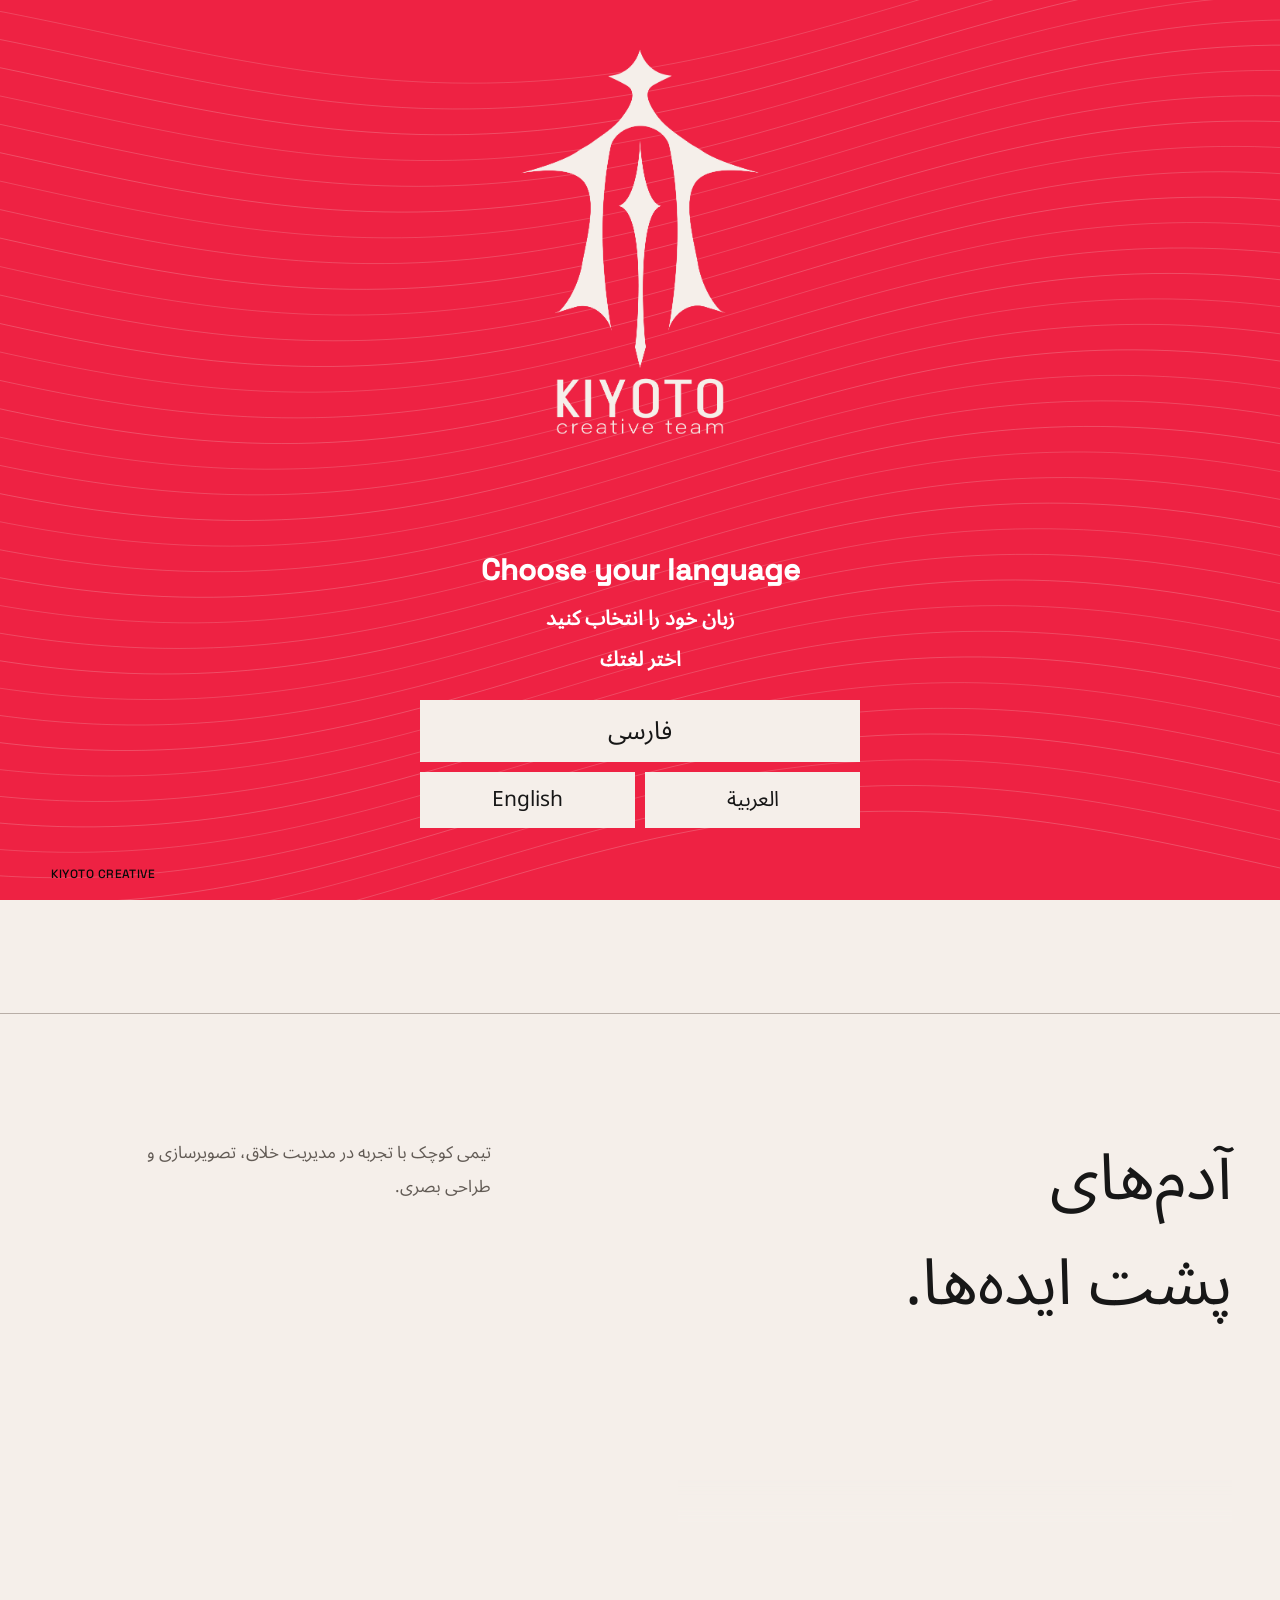
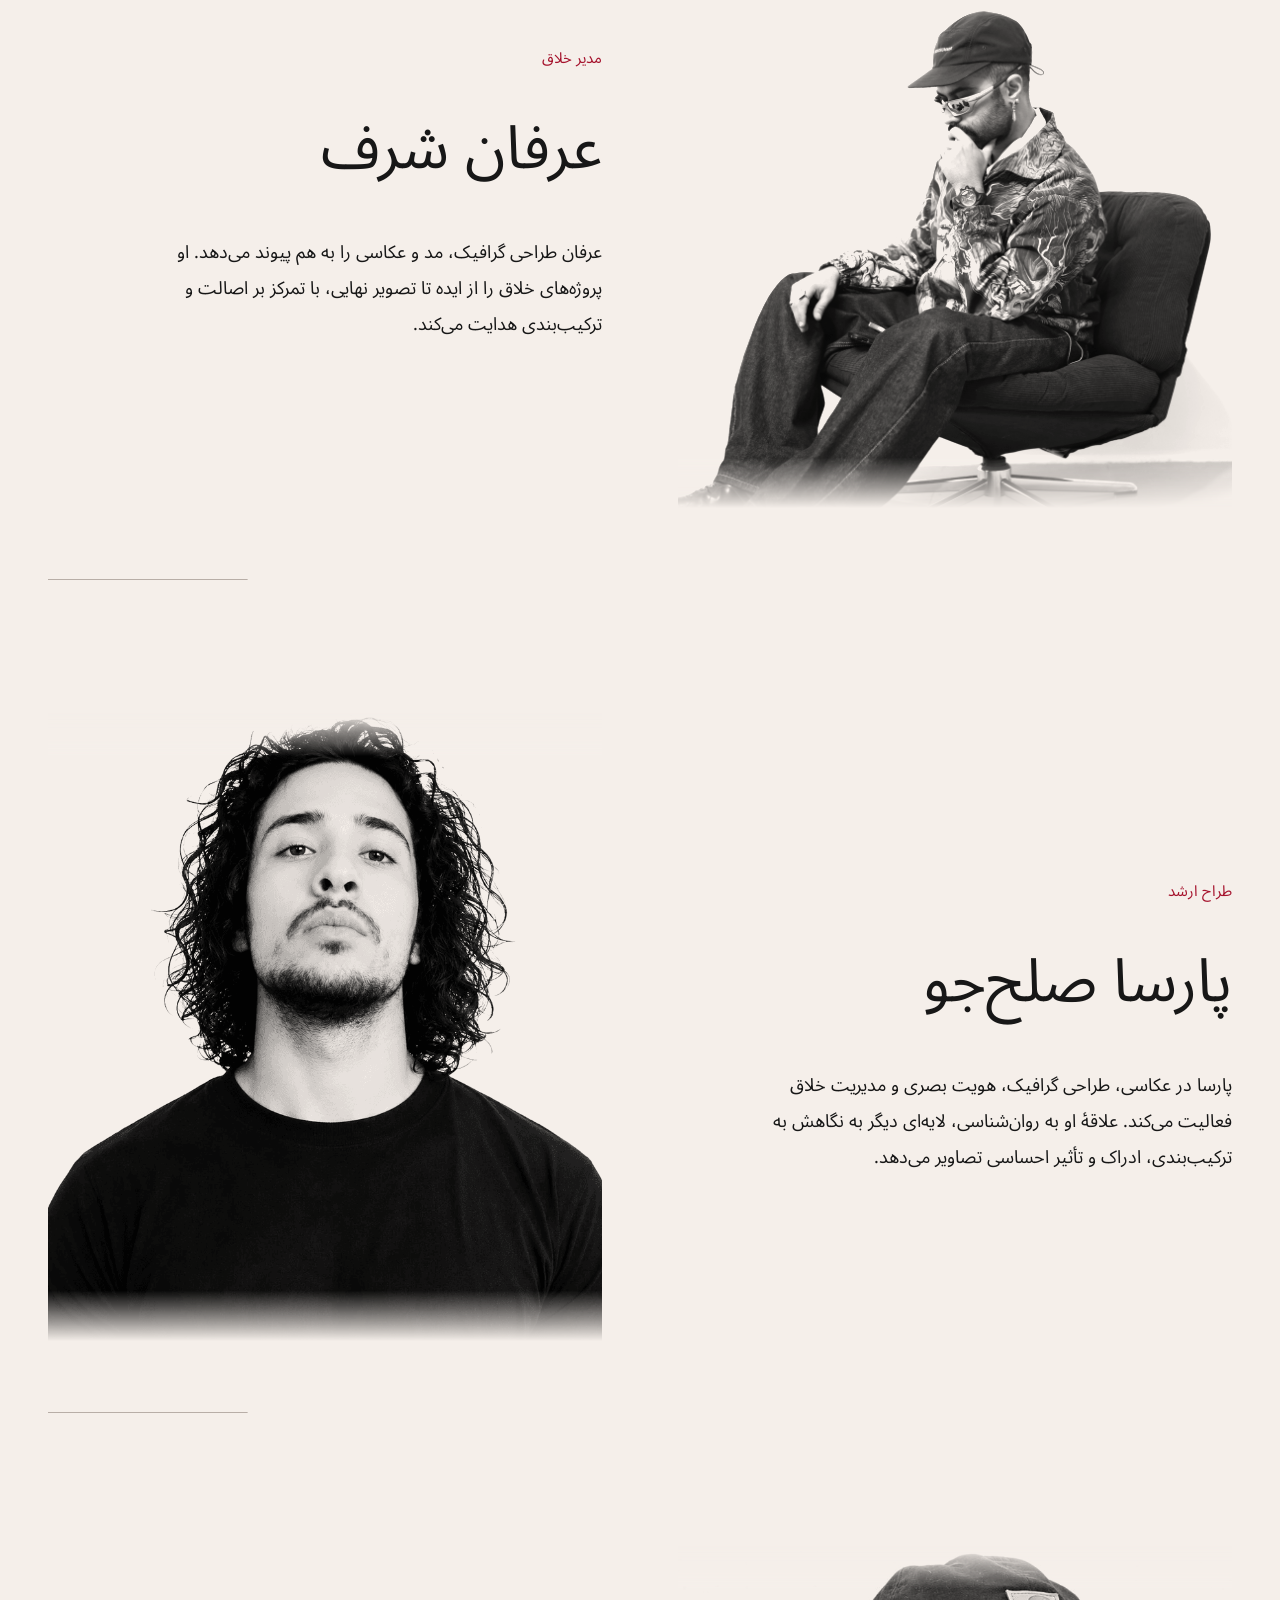
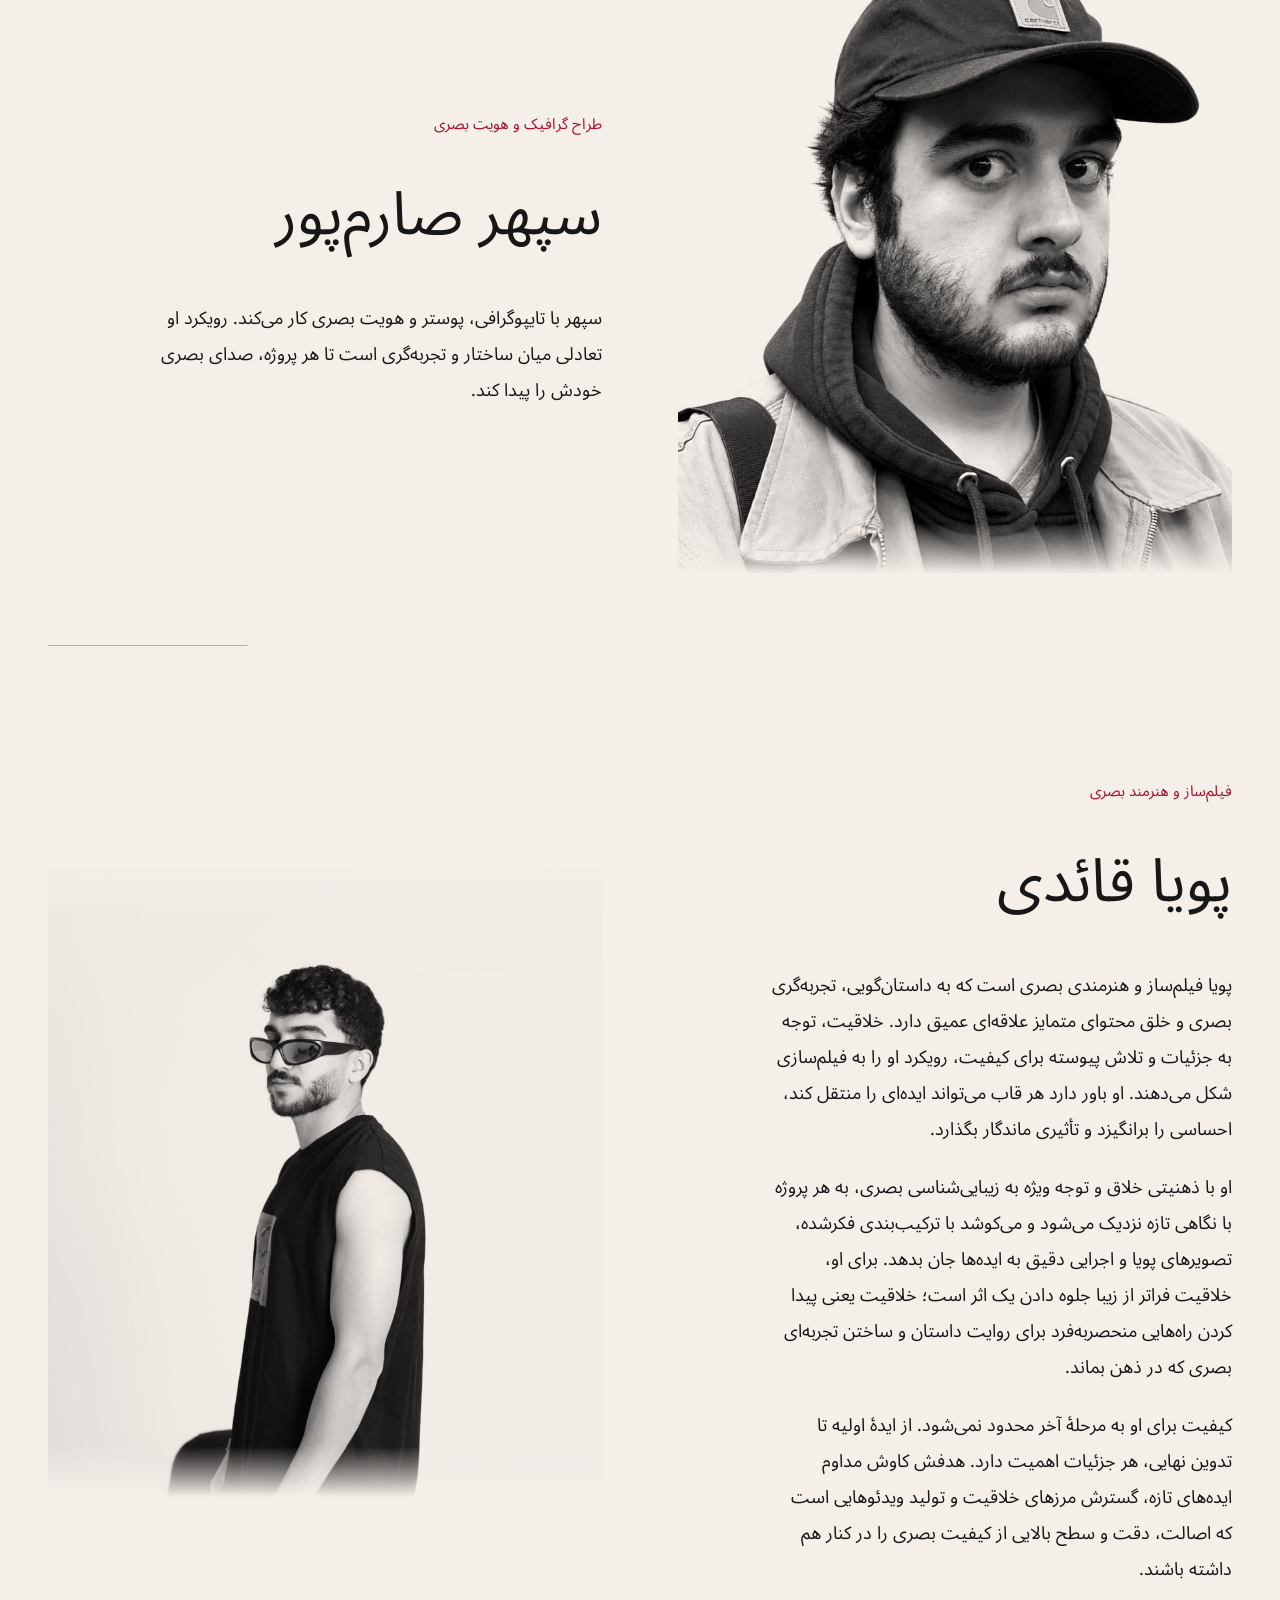
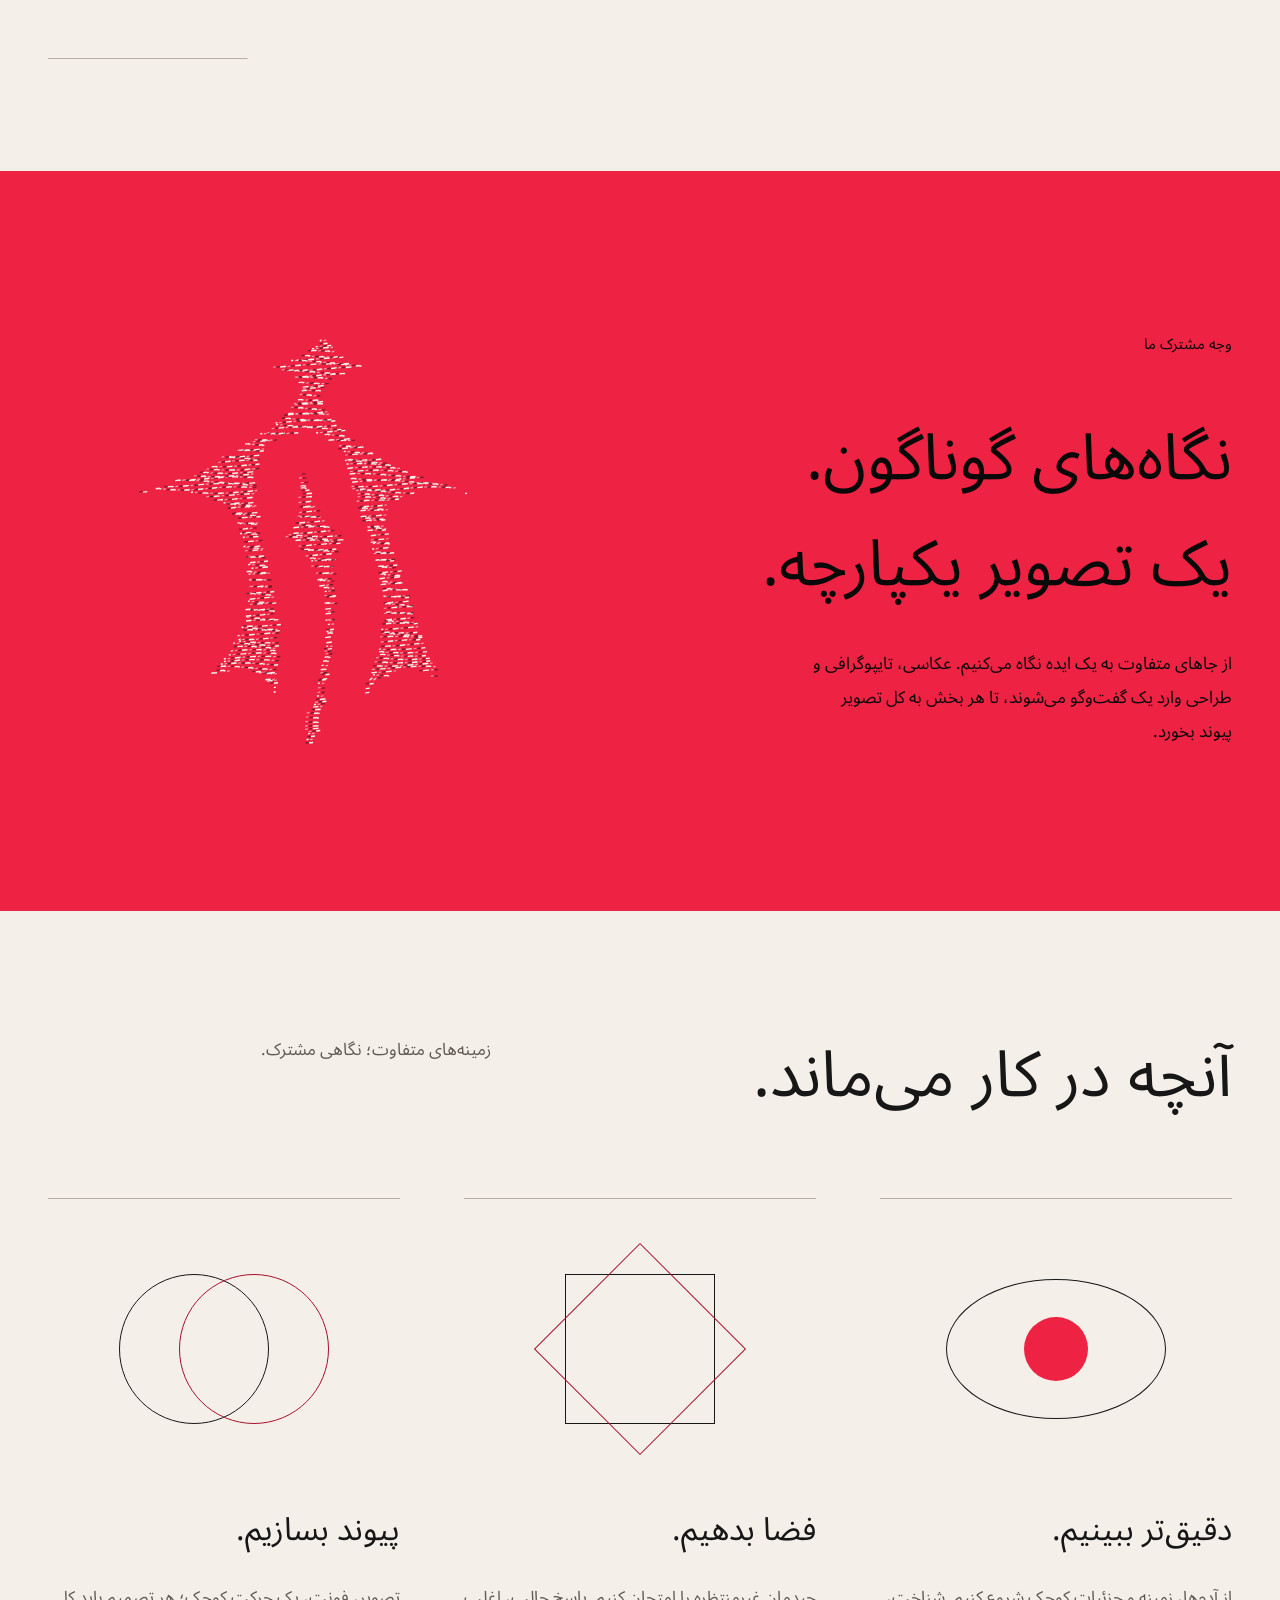
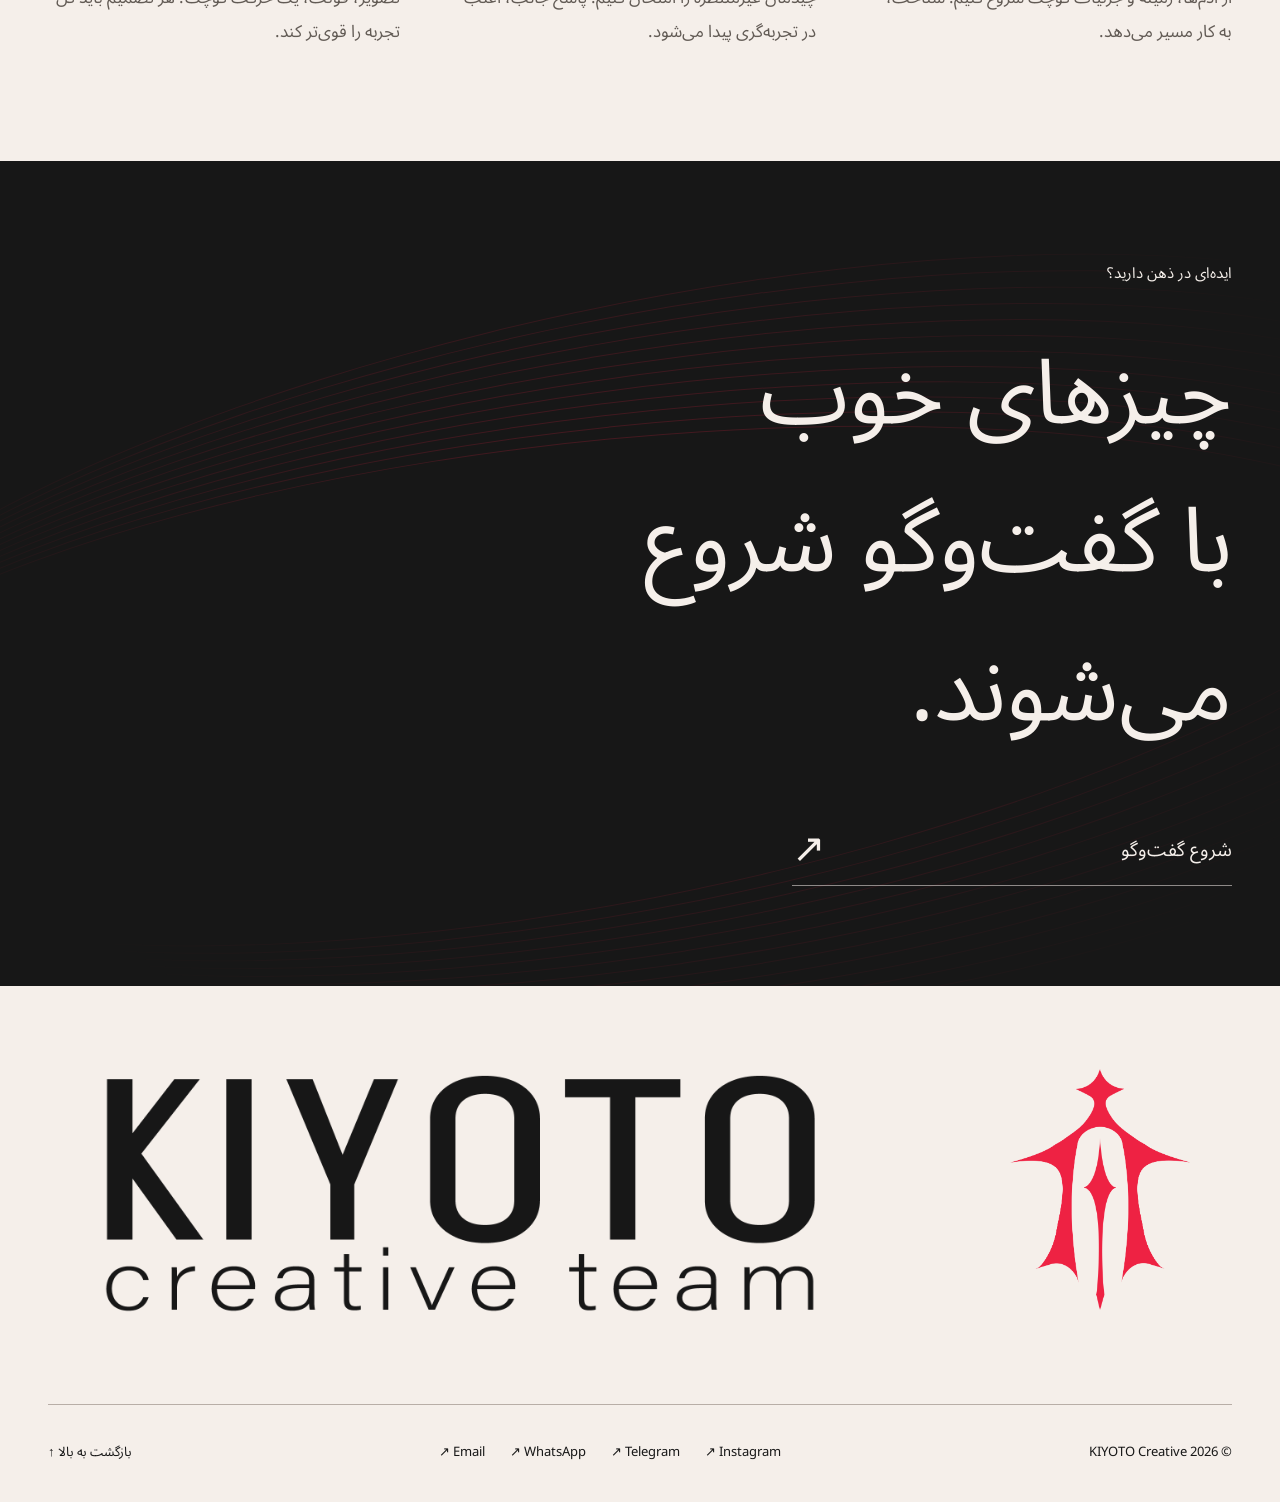
==== about.html @ bd4a12c4 "Update portfolio with KIYOTO Editor · erfan" ====
<!doctype html>
<html lang="fa" dir="rtl"><head><meta charset="utf-8"><meta name="viewport" content="width=device-width,initial-scale=1"><meta name="theme-color" content="#F5EFEA"><title>KIYOTO Creative Team</title><link rel="preload" href="assets/space-grotesk.ttf" as="font" type="font/ttf" crossorigin><link rel="stylesheet" href="assets/brand-masks.css?v=ea6741396519"><link rel="stylesheet" href="styles.css?v=574bdd9c2ec9"><script src="vendor/gsap.min.js?v=3d1bea374ab1" defer></script><script src="vendor/ScrollTrigger.min.js?v=b5bb360661f4" defer></script><script src="vendor/Flip.min.js?v=6e9434933eb2" defer></script><script src="assets/logo-points.js?v=62cf84e89394" defer></script><script src="content.js?v=70ec9538c563" defer></script><link rel="stylesheet" href="editor-runtime.css?v=fc6ba5ceea75"><script src="editor-data.js?v=8bdf3f2ffe4e" defer></script><script src="editor-runtime.js?v=61bc8ab4eb71" defer></script><script src="motion.js?v=027f578665e7" defer></script><script src="app.js?v=abcc11b5977e" defer></script><meta name="description" content="An independent creative team. Photography, film, brand identity and design."><link rel="canonical" href="https://kiyotoadv.github.io/about.html"><link rel="icon" href="assets/site-favicon.png"><link rel="apple-touch-icon" href="assets/apple-touch-icon.png"><meta property="og:type" content="website"><meta property="og:title" content="KIYOTO Creative Team"><meta property="og:description" content="An independent creative team. Photography, film, brand identity and design."><meta property="og:url" content="https://kiyotoadv.github.io/about.html"><meta property="og:image" content="https://kiyotoadv.github.io/assets/social-preview.png"><meta name="twitter:card" content="summary_large_image"><meta name="twitter:title" content="KIYOTO Creative Team"><meta name="twitter:description" content="An independent creative team. Photography, film, brand identity and design."><meta name="twitter:image" content="https://kiyotoadv.github.io/assets/social-preview.png"></head><body data-page="about"><div id="app"></div><noscript>KIYOTO — Please enable JavaScript. لطفاً جاوااسکریپت را فعال کنید.</noscript></body></html>
---- assets/brand-masks.css ----
:root{--symbol-mask:url("[data-uri]");--full-mask:url("[data-uri]")}
---- styles.css ----
@font-face{font-family:Space;src:url('assets/space-grotesk.ttf') format('truetype');font-weight:400;font-display:swap}
@font-face{font-family:Persian;src:url('assets/NotoSansArabic-Regular.ttf') format('truetype');font-weight:400;font-display:swap}
:root{--paper:#F5EFEA;--ink:#171717;--pink:#EE2243;--wine:#A5122C;--muted:#625B55;--rule:#b8aea7;--gutter:4vw;--ease:cubic-bezier(.22,.8,.18,1);color-scheme:light}
*{box-sizing:border-box}html{scroll-behavior:smooth;background:var(--paper);scroll-padding-top:32px}body{margin:0;background:var(--paper);color:var(--ink);font:400 17px/1.6 Space,Arial,sans-serif;-webkit-font-smoothing:antialiased;-webkit-tap-highlight-color:#ee224333}html[dir=rtl] body{font-family:Persian,Arial,sans-serif}a{color:inherit;text-decoration:none}button,select{font:inherit;color:inherit}button{cursor:pointer;border:0;border-radius:0;background:none}button,a,summary,select{touch-action:manipulation}button:focus-visible,a:focus-visible,summary:focus-visible,select:focus-visible,canvas:focus-visible{outline:3px solid var(--wine);outline-offset:5px}button[disabled]{cursor:default}h1,h2,h3,p,figure{margin:0}h1,h2,h3{font-weight:400;line-height:1.06;letter-spacing:-.055em}p{max-width:58ch;line-height:1.8;text-wrap:pretty}html[dir=rtl] h1,html[dir=rtl] h2,html[dir=rtl] h3{letter-spacing:0;line-height:1.65}html[dir=rtl] p{line-height:2}img{display:block;width:100%;height:100%;object-fit:cover}i{font-style:normal}[hidden]{display:none!important}.section{padding:120px var(--gutter)}.small-label{display:block;font-size:15px;line-height:1.6}.text-link{display:inline-flex;min-height:44px;gap:30px;align-items:center;border-bottom:1px solid var(--ink);padding-bottom:8px;margin-top:35px}.text-link:hover{color:var(--wine);border-color:var(--pink)}#main:focus{outline:none}.skip{position:fixed;inset-block-start:12px;inset-inline-start:12px;z-index:100;padding:12px 24px;background:var(--ink);color:var(--paper);transform:translateY(-180%)}.skip:focus{transform:none}.symbol{display:inline-block;width:25px;height:38px;background:currentColor;mask:var(--symbol-mask) center/contain no-repeat;-webkit-mask:var(--symbol-mask) center/contain no-repeat}
header{min-height:90px;display:grid;grid-template-columns:1fr auto 1fr;gap:40px;align-items:center;padding:20px var(--gutter);position:relative;z-index:5;border-bottom:1px solid var(--rule)}.brand{display:inline-flex;align-items:center;gap:12px;width:fit-content;font:500 31px/1 Space,Arial,sans-serif;letter-spacing:-1.5px}.brand .symbol{height:30px;width:19px}nav{display:flex;gap:38px}nav a{display:flex;align-items:center;min-height:44px;font-size:15px;position:relative;white-space:nowrap}nav a:after{content:'';position:absolute;bottom:0;left:0;right:0;height:2px;background:var(--pink);transform:scaleX(0);transition:transform .3s var(--ease)}nav a:hover:after,nav a[aria-current=page]:after{transform:scaleX(1)}.tools{justify-self:end;display:flex;align-items:center;gap:20px;direction:ltr}.tools button{min-height:44px;padding:0;font:500 13px/1 Space,sans-serif;white-space:nowrap}.tools .pause{border:1px solid var(--rule);width:42px;height:42px;border-radius:50%;font-size:17px}.tools .pause:hover{background:var(--ink);color:var(--paper)}
.masthead{padding:38px var(--gutter) 28px;overflow:hidden}.masthead-note,.masthead-foot{display:flex;justify-content:space-between;align-items:center;font-size:14px;gap:30px}.masthead-note{color:var(--muted)}.masthead-note span:last-child{text-align:end}.giant-word{font:500 26.2vw/.86 Space,Arial,sans-serif;letter-spacing:-.092em;white-space:nowrap;padding:20px .5vw 42px 0;margin-inline:-1vw;display:flex;justify-content:center;color:var(--ink)}html[dir=rtl] .giant-word{font-family:Space,Arial,sans-serif;line-height:.86;letter-spacing:-.092em}.giant-word>span{display:inline-block}.masthead-foot{padding-top:15px}.masthead-foot>a{min-height:44px;display:flex;align-items:center;gap:30px}.masthead-foot i{font-size:24px}.signal-plate{min-height:650px;background:var(--ink);color:var(--paper);position:relative;display:grid;grid-template-columns:1fr 1fr;align-items:center;isolation:isolate;overflow:hidden}.plate-copy{padding:80px 6vw;position:relative;z-index:2;pointer-events:none}.plate-copy h2{font-size:clamp(65px,8vw,130px);line-height:1.02;letter-spacing:-.065em}.plate-copy p{font-size:17px;margin-top:35px;max-width:28ch}.plate-copy p>span{display:block}html[dir=rtl] .plate-copy h2{font-size:clamp(50px,5.7vw,94px);line-height:1.75;letter-spacing:0}.signal-canvas{display:block;width:100%;height:100%;touch-action:pan-y;cursor:crosshair;outline-offset:-12px}.signal-plate>.signal-canvas{position:absolute;inset-block:0;inset-inline-end:0;width:56%;z-index:1}.signal-plate canvas:focus-visible{outline-color:var(--paper)}.plate-registration{position:absolute;inset:25px;display:flex;justify-content:space-between;align-items:end;pointer-events:none;color:#f5efea77;font-size:24px;z-index:3}
.section-intro{display:grid;grid-template-columns:1.25fr .75fr;gap:12vw;align-items:start;margin-bottom:70px}.section-intro h2{font-size:clamp(42px,5.7vw,86px);max-width:14ch;text-wrap:balance}.section-intro h2>span{display:block}.section-intro p{font-size:17px;color:var(--muted);padding-top:10px}.collection-controls{margin-bottom:55px}.group-tabs{display:flex;gap:12px;flex-wrap:wrap;padding-bottom:30px;border-bottom:1px solid var(--rule)}.group-tabs button{min-height:44px;padding:10px 18px;border:1px solid var(--rule);border-radius:30px;font-size:14px;transition:background .2s,color .2s,border-color .2s}.group-tabs button.active,.group-tabs button:hover{background:var(--ink);color:var(--paper);border-color:var(--ink)}.group-tabs button.active{box-shadow:inset 0 -3px var(--pink)}.specialism{display:flex;align-items:center;gap:25px;flex-wrap:wrap;padding-top:25px;font-size:14px}.specialism label{color:var(--muted)}.specialism select{background:var(--paper);border:0;border-bottom:1px solid var(--muted);border-radius:0;min-height:44px;min-width:240px;max-width:100%;font-size:16px}.result-count{margin-inline-start:auto;color:var(--muted)}.contact-sheet{display:grid;grid-template-columns:repeat(3,minmax(0,1fr));gap:55px 28px}.work-space{min-width:0}.empty-frame{position:relative;aspect-ratio:1.18;background:#eee7e0;border:1px solid #bcb1a7;display:grid;place-items:center;overflow:hidden}.work-space:nth-child(4n+2) .empty-frame{background:#e7dfd7}.work-space:nth-child(4n+3) .empty-frame{background:#f5efea}.frame-cross{font-size:40px;line-height:1;color:#8d8178;opacity:.5;font-weight:300;transition:transform .4s var(--ease),color .3s}.work-space:hover .frame-cross{transform:rotate(90deg);color:var(--wine)}.frame-label{position:absolute;bottom:18px;inset-inline:18px;font-size:14px;color:var(--muted);text-align:center}.frame-number{position:absolute;top:15px;inset-inline-start:18px;font-size:14px;color:var(--muted);font-variant-numeric:tabular-nums}.corner{position:absolute;width:14px;height:14px;border-color:#8d8178;border-style:solid}.corner.a{inset:14px auto auto 14px;border-width:1px 0 0 1px}.corner.b{inset:auto 14px 14px auto;border-width:0 1px 1px 0}.work-caption{padding-top:18px}.work-caption h3{font-size:21px;line-height:1.4;letter-spacing:-.025em}.work-caption>span{display:block;font-size:14px;color:var(--muted);margin-top:5px}.empty-message{padding:70px 0}.studio-note{display:grid;grid-template-columns:1fr 2fr;gap:40px 8vw;border-top:1px solid var(--rule)}.studio-note h2{font-size:clamp(45px,6.5vw,100px);grid-column:2;grid-row:1 / span 2}.studio-note h2>span{display:block}.studio-note p{grid-column:2;max-width:45ch;margin-top:25px}.studio-note .text-link{grid-column:2;justify-self:start}
.editorial-hero{position:relative;overflow:hidden;padding-top:70px;padding-bottom:95px}.editorial-hero h1{font-size:clamp(70px,9.5vw,150px);max-width:15ch;margin-top:55px}.editorial-hero h1>span{display:block}.hero-summary{display:flex;justify-content:space-between;align-items:start;gap:60px;margin-top:65px}.hero-summary>span{font-size:15px;max-width:30ch}.hero-summary>p{max-width:40ch}.hero-summary .text-link{margin-top:0}.registration-lines{height:70px;display:flex;align-items:center;gap:15px;margin-top:70px;direction:ltr}.registration-lines i{display:block;height:1px;background:var(--ink);width:33.33%;transform-origin:left}.registration-lines i:nth-child(2){height:4px;background:var(--pink)}.people{padding-top:75px;border-top:1px solid var(--rule)}.person{display:grid;grid-template-columns:1.1fr 1fr;gap:9vw;align-items:center;padding:75px 0;position:relative}.person:not(:last-child){margin-bottom:60px}.person figure{aspect-ratio:.92;overflow:hidden;background:var(--paper);mask-image:linear-gradient(transparent,#000 7%,#000 92%,transparent);-webkit-mask-image:linear-gradient(transparent,#000 7%,#000 92%,transparent)}.person img{filter:grayscale(1) brightness(1.18) contrast(1.03);mix-blend-mode:multiply;object-position:center 30%}.person:nth-child(3) img{filter:grayscale(1) brightness(1.02) contrast(1.02)}.person:nth-child(odd) figure{order:2}.person:nth-child(odd) .person-copy{order:1}.person-copy{min-width:0}.person h3{font-size:clamp(42px,5.8vw,90px);margin:28px 0 35px;line-height:1.08}.person p{font-size:18px;max-width:42ch}.role{font-size:15px;color:var(--wine)}.person-rule{position:absolute;bottom:0;inset-inline:0;height:1px;background:var(--rule);transform-origin:0 50%}.shared-field{background:var(--pink);display:grid;grid-template-columns:1fr 1fr;min-height:700px;align-items:center;padding:90px var(--gutter);gap:5vw;overflow:hidden}.shared-field h2{font-size:clamp(50px,6vw,95px);margin-top:50px}.shared-field h2>span{display:block}.shared-field p{margin-top:30px;max-width:42ch}.shared-field canvas{min-height:500px;aspect-ratio:1}.principle-grid{display:grid;grid-template-columns:repeat(3,minmax(0,1fr));gap:5vw}.principle-grid article{border-top:1px solid var(--rule);padding-top:45px}.principle-figure{position:relative;height:210px;width:100%;display:grid;place-items:center;margin-bottom:50px;direction:ltr;isolation:isolate}.principle-figure i{position:absolute;border:1px solid var(--ink);width:150px;height:150px}.principle-figure .eye{border-radius:50%;width:220px;height:140px}.principle-figure .pupil{width:64px;height:64px;border-radius:50%;background:var(--pink);border:0}.principle-figure .square.second{border-color:var(--wine);transform:rotate(45deg)}.principle-figure .circle{border-radius:50%;transform:translateX(-30px)}.principle-figure .circle.second{transform:translateX(30px);border-color:var(--wine)}.principle-grid h3{font-size:34px;margin-bottom:24px}.principle-grid p{font-size:17px;color:var(--muted)}
.practice-hero{border-bottom:1px solid var(--rule)}.practice-section{display:grid;grid-template-columns:1fr 1fr;gap:9vw}.proof-column{min-width:0}.proof-sticky{position:sticky;top:35px}.proof-board{aspect-ratio:1;position:relative;direction:ltr;overflow:hidden;isolation:isolate;background:#eee7e0}.proof-grid{position:absolute;inset:0;background:repeating-linear-gradient(0deg,transparent 0 49px,#17171708 50px),repeating-linear-gradient(90deg,transparent 0 49px,#17171708 50px)}.proof-paper{position:absolute;left:18%;top:13%;width:52%;height:66%;background:var(--paper);border:1px solid var(--muted);box-shadow:0 10px 25px #1717170c;transform-origin:50% 80%;display:grid;place-items:center}.p-one{transform:rotate(-14deg) translate(-6%,-3%);padding:20% 10%;display:flex;flex-direction:column;gap:10px}.p-one>i{width:100%;height:1px;background:var(--muted)}.p-one>i:first-child{height:80px;border:1px solid var(--rule);background:linear-gradient(145deg,transparent 49.5%,#625b5566 50%,transparent 50.5%);margin-bottom:20px}.p-two{transform:rotate(13deg) translate(25%,3%)}.p-two b{font:400 clamp(90px,15vw,220px)/1 Space,sans-serif}.p-three{transform:rotate(-2deg) translate(5%,13%);background:var(--paper)}.p-three .symbol{width:38%;height:60%;color:var(--wine)}.swatches{display:flex;gap:9px;position:absolute;bottom:8%;left:12%;right:12%;height:14px}.swatches i{flex:1;background:var(--ink)}.swatches i:nth-child(2){background:var(--pink)}.swatches i:nth-child(3){background:var(--paper);border:1px solid var(--rule)}.proof-focus{position:absolute;inset:11%;border:1px solid var(--pink);pointer-events:none}.proof-caption{position:absolute;bottom:16px;left:18px;right:18px;font:11px/1.5 Space,sans-serif;display:flex;justify-content:space-between;gap:10px;color:var(--muted)}.board-stage{color:var(--wine);white-space:nowrap}.stage-buttons{display:grid;grid-template-columns:repeat(4,minmax(0,1fr));gap:10px;margin-top:25px}.stage-buttons button{border-top:1px solid var(--rule);padding:14px 3px;text-align:start;min-height:56px;font-size:13px;line-height:1.65}.stage-buttons button>span{display:block}.stage-buttons button>span:first-child{font-size:16px;margin-bottom:9px;color:var(--muted);font-variant-numeric:tabular-nums}.stage-buttons button[aria-pressed=true]{border-color:var(--pink);box-shadow:0 -2px var(--pink)}.stage-buttons button[aria-pressed=true]>span:first-child{color:var(--wine)}.stage{min-height:85vh;padding:40px 0 100px;border-top:1px solid var(--rule);scroll-margin-top:70px;display:flex;flex-direction:column;justify-content:center}.stage-number{font-size:14px;color:var(--wine);font-variant-numeric:tabular-nums}.stage h2{font-size:clamp(40px,5.3vw,80px);margin:40px 0 30px;line-height:1.12;text-wrap:balance}.stage p{font-size:18px}.stage-tags{display:flex;gap:10px;flex-wrap:wrap;margin-top:30px;font-size:13px}.stage-tags span{border:1px solid var(--rule);border-radius:25px;padding:8px 14px}.working-modes{background:var(--ink);color:var(--paper)}.working-modes .section-intro p{color:var(--paper)}.mode-grid{display:grid;grid-template-columns:1fr 1fr;gap:12vw}.mode-grid article{border-top:1px solid #f5efea66;padding-top:40px}.mode-visual{position:relative;height:180px;margin-bottom:45px;display:flex;align-items:center;direction:ltr}.mode-visual i{display:block;position:absolute;width:140px;height:140px;border:1px solid var(--paper);border-radius:50%}.mode-grid article:first-child i{background:var(--pink);border-color:var(--pink)}.mode-visual i:nth-child(2){left:40px}.mode-visual i:nth-child(3){left:80px}.mode-grid h3{font-size:40px;margin-bottom:25px}.mode-grid p{font-size:18px}.briefing{display:grid;grid-template-columns:1fr 1fr;gap:10vw}.briefing h2{font-size:clamp(40px,5.3vw,80px)}.briefing h2>span{display:block}.briefing ul{list-style:none;padding:0;margin:0}.briefing li{padding:22px 0;border-bottom:1px solid var(--rule);font-size:19px}.faq{border-top:1px solid var(--rule);padding-top:85px}.faq .section-intro{margin-bottom:40px}.faq details{border-top:1px solid var(--rule)}.faq details:last-child{border-bottom:1px solid var(--rule)}summary{cursor:pointer;list-style:none;min-height:76px;display:flex;justify-content:space-between;gap:30px;align-items:center;padding:20px 0;font-size:24px}summary::-webkit-details-marker{display:none}summary>span{transition:transform .25s}details[open] summary>span{transform:rotate(45deg)}.faq details p{padding:0 0 35px;max-width:65ch;color:var(--muted)}
.conversation{position:relative;isolation:isolate;background:var(--ink);color:var(--paper);min-height:650px;padding:100px 7vw;overflow:hidden;display:flex;flex-direction:column;justify-content:center}.conversation h2{font-size:clamp(60px,8vw,125px);margin-top:35px;max-width:17ch;line-height:1.05;position:relative}.conversation h2>span{display:block}.conversation-link{margin-top:50px;display:inline-flex;align-items:center;justify-content:space-between;max-width:400px;border-bottom:1px solid #f5efea88;padding:15px 0;min-height:60px;font-size:19px;gap:60px}.conversation-link>span{font-size:40px;line-height:1}.conversation a:focus-visible{outline-color:var(--paper)}.conversation-lines{position:absolute;inset:-15% -10%;z-index:-1;direction:ltr;mask:radial-gradient(ellipse,#000,transparent 70%);opacity:.28;pointer-events:none}.conversation-lines i{position:absolute;left:-10%;top:calc(25% + var(--line,0)*1%);width:120%;height:55%;border:1px solid var(--pink);border-radius:50%;transform:rotate(-12deg)}footer{padding:60px var(--gutter) 28px}.footer-brand{display:flex;justify-content:space-between;align-items:center;font:500 15vw/.95 Space,sans-serif;letter-spacing:-.085em;direction:ltr;padding-bottom:60px}.footer-brand .symbol{width:7vw;height:11vw;color:var(--pink)}.footer-bottom{border-top:1px solid var(--rule);padding-top:25px;display:flex;justify-content:space-between;gap:25px;align-items:center;font-size:13px}.footer-bottom>div{display:flex;gap:25px}.footer-bottom a{min-height:44px;display:inline-flex;align-items:center}.footer-bottom a:hover{color:var(--wine)}
.language-gate{position:fixed;inset:0;width:100vw;height:100dvh;max-width:none;max-height:none;margin:0;padding:0;border:0;background:var(--pink);color:var(--paper);overflow:hidden;overscroll-behavior:contain;z-index:20}.language-gate:not([open]){display:none}.language-gate::backdrop{background:var(--pink)}.gate-currents{position:absolute;inset:0;width:100%;height:100%;pointer-events:none}.gate-logo{position:absolute;inset:4vh 15vw;background:#F5EFEA;mask:var(--full-mask) center/contain no-repeat;-webkit-mask:var(--full-mask) center/contain no-repeat;transform-origin:50% 40%;pointer-events:none}.gate-options{position:absolute;width:min(440px,84vw);left:50%;bottom:max(8vh,32px);transform:translateX(-50%);text-align:center}.gate-options h2{font:700 clamp(24px,2.3vw,34px)/1.2 Space,sans-serif;letter-spacing:-.035em;color:#fff;margin-bottom:24px}.gate-options h2>span{display:block;font:700 clamp(19px,1.6vw,23px)/1.65 Persian,sans-serif;margin-top:7px;letter-spacing:0}.language-grid{display:grid;grid-template-columns:1fr 1fr;gap:10px;direction:ltr}.language-grid button{background:var(--paper);color:var(--ink);border:1px solid var(--paper);min-height:54px;padding:10px 20px;font-size:21px}.language-grid button:first-child{grid-column:1 / -1;font-family:Persian,sans-serif;font-size:25px;min-height:62px}.language-grid button:hover{background:var(--ink);color:var(--paper);border-color:var(--ink)}.language-grid button:focus-visible{outline-color:var(--ink)}.gate-signature{position:absolute;bottom:20px;left:4vw;font:12px/1 Space,sans-serif;letter-spacing:.04em;color:var(--ink)}
@media(min-width:1600px){:root{--gutter:6vw}.signal-plate{min-height:750px}.contact-sheet{gap:70px 35px}}
@media(max-width:1000px){header{gap:20px}nav{gap:22px}.tools{gap:12px}.section{padding-block:90px}.signal-plate{min-height:560px}.plate-copy{padding-inline:5vw}.section-intro{gap:7vw}.contact-sheet{gap:40px 20px}.work-caption h3{font-size:19px}.principle-grid{gap:30px}.principle-grid h3{font-size:30px}.practice-section{gap:5vw}.stage h2{font-size:46px}.proof-caption{font-size:9px}.stage-buttons button{font-size:11px}.person{gap:6vw}.person h3{font-size:56px}.person p{font-size:17px}}
@media(max-width:780px){header{grid-template-columns:1fr auto;gap:15px;padding-block:20px}header nav{grid-row:2;grid-column:1 / -1;justify-content:space-between}.brand{font-size:29px}.tools{grid-column:2}.masthead{padding-top:30px}.masthead-note,.masthead-foot{font-size:13px}.giant-word{padding-top:35px;padding-bottom:30px;font-size:26vw}.signal-plate{min-height:0;display:block}.plate-copy{padding:55px 6vw 0}.plate-copy h2{font-size:15vw;max-width:10ch}.plate-copy p{font-size:16px}.signal-plate>.signal-canvas{position:relative;width:100%;height:440px;inset:auto}.plate-registration{inset:18px}.section-intro{grid-template-columns:1fr;gap:25px;margin-bottom:45px}.section-intro h2{font-size:52px;max-width:18ch}.section-intro p{max-width:50ch}.contact-sheet{grid-template-columns:repeat(2,minmax(0,1fr));gap:40px 18px}.specialism{gap:10px 25px}.result-count{margin-inline-start:0;width:100%}.specialism label{width:100%}.specialism select{width:100%}.studio-note{grid-template-columns:1fr;gap:25px}.studio-note h2,.studio-note p,.studio-note .text-link{grid-column:1;grid-row:auto}.studio-note h2{font-size:62px}.editorial-hero h1{font-size:clamp(58px,10vw,85px);max-width:16ch;margin-top:45px}.hero-summary{gap:35px;margin-top:40px}.hero-summary>p{max-width:35ch}.editorial-hero{padding-top:50px}.person{grid-template-columns:.95fr 1fr;gap:35px;padding-block:50px}.person h3{font-size:42px;margin-block:20px 25px}.person p{font-size:16px}.person figure{aspect-ratio:.76}.person:not(:last-child){margin-bottom:25px}.shared-field{grid-template-columns:1fr;padding-block:65px;gap:20px}.shared-field h2{font-size:60px;margin-top:25px}.shared-field canvas{min-height:0;height:470px;width:100%}.principle-grid{grid-template-columns:1fr;gap:55px}.principle-grid article{display:grid;grid-template-columns:200px 1fr;gap:25px 35px;align-items:center}.principle-figure{grid-row:1 / span 2;height:200px;margin:0}.principle-grid h3{font-size:34px;align-self:end;margin:0}.principle-grid p{align-self:start}.principle-figure .eye{width:180px}.practice-section{display:block}.proof-sticky{position:relative;top:0;max-width:500px;margin:0 auto 65px}.proof-board{aspect-ratio:1.15}.proof-caption{font-size:10px}.stage-buttons button{font-size:13px}.stage{min-height:0;padding:60px 0 70px;scroll-margin-top:25px}.stage h2{font-size:52px;max-width:15ch}.stage p{max-width:50ch}.mode-grid{gap:7vw}.mode-grid h3{font-size:32px}.mode-grid p{font-size:17px}.briefing{grid-template-columns:1fr;gap:35px}.briefing h2{font-size:55px;max-width:18ch}.conversation{min-height:580px;padding:75px 6vw}.conversation h2{font-size:10vw;max-width:17ch}.footer-bottom{flex-wrap:wrap;font-size:13px}.footer-bottom>div{gap:18px}html[dir=rtl] .plate-copy h2{font-size:12vw;line-height:1.7}html[dir=rtl] .editorial-hero h1{font-size:9vw}html[dir=rtl] .section-intro h2{font-size:44px}html[dir=rtl] .stage h2{font-size:42px}}
@media(max-width:480px){:root{--gutter:6vw}.section{padding-block:70px}nav a{font-size:14px}.tools button{font-size:12px}.tools .pause{height:40px;width:40px}.masthead-note{align-items:start;gap:25px;font-size:12px}.masthead-note>span{max-width:50%}.masthead-foot{gap:15px;align-items:start;font-size:12px}.masthead-foot>a{gap:12px;flex-shrink:0}.plate-copy p{max-width:28ch}.signal-plate>.signal-canvas{height:380px}.section-intro h2{font-size:43px}.section-intro p{font-size:17px}.group-tabs{gap:8px;padding-bottom:22px}.group-tabs button{padding:9px 14px;font-size:13px}.contact-sheet{gap:35px 13px}.empty-frame{aspect-ratio:.84}.frame-label{font-size:12px;bottom:15px;inset-inline:8px;line-height:1.6}.frame-cross{font-size:32px}.frame-number{font-size:12px;top:12px;inset-inline-start:12px}.corner{width:10px;height:10px}.corner.a{top:10px;left:10px}.corner.b{bottom:10px;right:10px}.work-caption h3{font-size:17px}.work-caption>span{font-size:12px;line-height:1.7}.studio-note h2{font-size:44px}.editorial-hero h1{font-size:15vw;margin-top:35px}.hero-summary{flex-direction:column;gap:25px}.hero-summary>p{max-width:100%}.registration-lines{margin-top:40px;height:40px}.person{grid-template-columns:1fr;gap:30px;padding-block:35px}.person:nth-child(odd) figure,.person:nth-child(odd) .person-copy{order:initial}.person figure{aspect-ratio:1}.person h3{font-size:45px}.person p{font-size:17px}.person-copy{padding-bottom:30px}.shared-field h2{font-size:46px}.shared-field canvas{height:350px}.principle-grid article{grid-template-columns:1fr;gap:25px}.principle-figure{grid-row:auto;height:210px}.principle-grid h3{font-size:35px}.stage-buttons{gap:6px}.stage-buttons button{font-size:11px;padding-inline:0}.stage h2{font-size:42px}.stage p{font-size:17px}.proof-caption{font-size:8px}.mode-grid{grid-template-columns:1fr;gap:65px}.mode-grid h3{font-size:36px}.briefing h2{font-size:43px}.briefing li{font-size:17px}.faq summary{font-size:20px}.conversation{min-height:530px}.conversation h2{font-size:12vw;margin-top:30px}.conversation-link{font-size:17px;margin-top:35px}.footer-brand{padding-bottom:35px;font-size:20vw}.footer-brand .symbol{width:10vw;height:16vw}.footer-bottom{display:block}.footer-bottom>div{margin-block:15px;flex-wrap:wrap}.gate-signature{font-size:10px;bottom:16px}.gate-options{bottom:7vh}.gate-options h2{font-size:25px}.gate-options h2>span{font-size:19px}.language-grid button{min-height:52px}.language-grid button:first-child{min-height:56px;font-size:24px}html[dir=rtl] .editorial-hero h1{font-size:11vw;line-height:1.8}html[dir=rtl] .section-intro h2{font-size:35px}html[dir=rtl] .stage h2{font-size:35px}}
@media(max-height:650px) and (min-width:541px){.gate-options{width:45vw;left:72%;top:50%;bottom:auto;transform:translate(-50%,-50%)}.gate-options h2{font-size:24px;margin-bottom:16px}.gate-options h2>span{font-size:19px;margin-top:3px}.language-grid button,.language-grid button:first-child{min-height:44px;font-size:20px;padding:6px 15px}.gate-signature{bottom:16px}}
@media(max-height:650px) and (max-width:540px){.gate-options h2{font-size:22px;margin-bottom:15px}.gate-options h2>span{font-size:19px;line-height:1.4;margin-top:4px}.language-grid button,.language-grid button:first-child{min-height:44px;font-size:20px;padding:7px 15px}.gate-options{bottom:7vh}}
.motion-off *{scroll-behavior:auto!important}.motion-off .conversation-lines i{animation-play-state:paused!important}
@media(max-width:480px){.stage-buttons{grid-template-columns:repeat(2,minmax(0,1fr));gap:8px 20px}.stage-buttons button{font-size:14px;min-height:76px}.frame-label,.frame-number,.work-caption>span{font-size:14px}html[dir=rtl] .editorial-hero h1{font-size:12.4vw}}
@media(prefers-reduced-motion:reduce){html{scroll-behavior:auto}*,*:before,*:after{scroll-behavior:auto!important;transition-duration:.001ms!important}}

.shared-field{color:#090909}.gate-signature{color:#090909}
.person-copy p+p{margin-top:1.2em}
#pooya{scroll-margin-top:30px}
#pooya img{filter:grayscale(1);object-position:50% 28%}

/* Official KIYOTO artwork: preserve the supplied letterforms and proportions. */
:root{--symbol-mask:url("assets/brand-symbol.png");--full-mask:url("assets/brand-lockup.png")}
.brand-art{display:block;flex-shrink:0;background:currentColor;mask:url("assets/brand-wordmark.png") center/contain no-repeat;-webkit-mask:url("assets/brand-wordmark.png") center/contain no-repeat;aspect-ratio:1786/690}
.brand{gap:11px;letter-spacing:0}.brand>.brand-art{width:136px;height:auto}.brand .symbol{width:22px;height:32px}
.giant-word,html[dir=rtl] .giant-word{display:block;font-size:inherit;line-height:1;letter-spacing:0;margin:0;padding:22px 0 20px;width:100%}.giant-word>.brand-art{width:100%;height:auto}
.footer-brand{display:flex;align-items:center;justify-content:space-between;gap:5vw;font-size:inherit;letter-spacing:0}.footer-brand>.brand-art{width:75%;height:auto}.footer-brand>.symbol{width:12%;height:auto;aspect-ratio:2449/3278}
@media(max-width:540px){.brand>.brand-art{width:112px}.brand .symbol{width:19px;height:28px}.giant-word,html[dir=rtl] .giant-word{padding-block:28px}.footer-brand>.brand-art{width:78%}}

.subject-filters{width:100%;margin-top:22px}.subject-filter-tier{display:flex;flex-wrap:wrap;gap:9px;margin-bottom:12px;padding-top:12px;border-top:1px solid var(--rule)}.subject-filter-tier button{padding:10px 16px;border:1px solid var(--rule);border-radius:25px;font-size:14px;line-height:1.5}.subject-filter-tier button.active{background:var(--ink);color:var(--paper);border-color:var(--ink)}.subject-filter-tier button:hover{border-color:var(--wine)}.collection-controls{flex-wrap:wrap}.collection-controls>.result-count{display:block;margin-top:15px}

/* Keep the process study with its essays on phones and tablets. */
@media(max-width:900px){.practice-section{position:relative;isolation:isolate}.proof-column{position:sticky;top:0;z-index:4;background:var(--paper);padding:10px 0 8px;border-bottom:1px solid var(--rule);margin-bottom:25px}.proof-sticky{position:static;max-width:none;margin:0}.proof-board{width:min(100%,36svh);aspect-ratio:1.15;margin-inline:auto}.stage-buttons{grid-template-columns:repeat(4,minmax(0,1fr));gap:8px;margin-top:12px}.stage-buttons button{min-height:58px;padding:8px 2px;font-size:11px;line-height:1.45}.stage-buttons button>span{display:block}.stage-buttons button>span:first-child{font-size:13px;margin-bottom:5px}.stage{min-height:calc(100svh - var(--mobile-proof-height,340px) - 24px);padding:35px 0 55px;scroll-margin-top:calc(var(--mobile-proof-height,340px) + 24px)}.stage h2{font-size:clamp(30px,7.8vw,52px)}html[dir=rtl] .stage h2{font-size:clamp(29px,7vw,42px)}}

/* Reveal the official letterforms in place, without moving the logo plate. */
.giant-word>.brand-art{position:relative;background:transparent}.logo-letter,.logo-tagline{position:absolute;inset:0;display:block;background:currentColor}.logo-tagline{clip-path:inset(69.565% 0 0 0)}

.footer-brand{gap:7%;align-items:center}.footer-brand>.brand-art{width:65%;max-width:760px}.footer-brand>.symbol{width:22%;max-width:190px;height:auto;aspect-ratio:2449/3278;flex-shrink:0}

/* Wide-screen composition: full-bleed surfaces, a shared readable content width. */
@media(min-width:1200px){
 :root{--content-width:1440px;--gutter:max(48px,calc((100vw - var(--content-width))/2))}
 .section{padding-block:112px}
 header{column-gap:48px}
 .masthead{padding-top:40px;padding-bottom:34px}
 .giant-word,html[dir=rtl] .giant-word{max-width:1180px;margin-inline:auto;padding-block:38px 32px}
 .section-intro{grid-template-columns:minmax(0,1.2fr) minmax(0,.8fr);gap:clamp(64px,6vw,120px)}
 .section-intro h2{font-size:clamp(64px,4.5vw,80px)}
 .section-intro p{max-width:44ch}
 .signal-plate{min-height:680px;padding-inline:var(--gutter);column-gap:64px}
 .plate-copy{padding:88px 0}
 .plate-copy h2{font-size:clamp(88px,6vw,116px)}
 .signal-plate>.signal-canvas{width:calc((100% - 2 * var(--gutter)) * .54);inset-inline-end:var(--gutter)}
 html[dir=rtl] .plate-copy h2{font-size:clamp(64px,4.8vw,86px)}
 .contact-sheet{gap:56px 32px}
 .studio-note{grid-template-columns:minmax(0,.7fr) minmax(0,1.6fr);gap:32px 96px}
 .studio-note h2{font-size:clamp(70px,5vw,92px)}
 .editorial-hero h1{font-size:clamp(104px,7.5vw,132px)}
 .hero-summary{gap:96px}
 .person{grid-template-columns:minmax(0,1fr) minmax(0,1fr);gap:clamp(72px,6vw,112px);padding-block:72px}
 .person figure{width:100%;max-width:580px;justify-self:center;aspect-ratio:.88}
 .person-copy{width:100%;max-width:570px;justify-self:center}
 .person h3{font-size:clamp(60px,4.5vw,78px)}
 .person p{font-size:18px;max-width:46ch}
 .shared-field{min-height:650px;gap:96px}
 .shared-field h2{font-size:clamp(64px,4.6vw,84px)}
 .shared-field canvas{width:100%;height:560px;min-height:0;max-width:650px;justify-self:center}
 .principle-grid{gap:64px}
 .principle-grid h3{font-size:32px;line-height:1.2}
 .practice-section{grid-template-columns:minmax(0,1fr) minmax(0,1fr);gap:96px}
 .proof-sticky{max-width:600px;margin-inline:auto}
 .stage{min-height:700px}
 .stage h2{font-size:clamp(58px,4.3vw,76px)}
 .stage p{max-width:48ch}
 .mode-grid{gap:120px}
 .briefing{gap:120px}
 .briefing h2{font-size:clamp(60px,4.5vw,78px)}
 .conversation{padding:100px var(--gutter);min-height:660px}
 .conversation h2{font-size:clamp(90px,6.5vw,116px)}
 .conversation-link{max-width:440px}
 .footer-brand{max-width:1100px;margin-inline:auto;gap:100px;padding-bottom:72px}
 .footer-brand>.brand-art{width:70%;max-width:740px}
 .footer-brand>.symbol{width:18%;max-width:180px}
 .footer-bottom{gap:40px}
 .project-dialog{width:min(1120px,calc(100vw - 96px))}
}
---- editor-runtime.css ----
.project-cover{border:0;padding:0;background:var(--cream,#F5EFEA);color:inherit;display:block;position:relative;width:100%;aspect-ratio:4/3;overflow:hidden;text-align:start;cursor:pointer}
.project-cover img,.project-cover video{width:100%;height:100%;object-fit:cover;display:block;transition:transform .5s ease}
.project-cover:hover img{transform:scale(1.025)}.project-cover:focus-visible{outline:3px solid #A5122C;outline-offset:4px}
.play-mark{position:absolute;inset:50% auto auto 50%;transform:translate(-50%,-50%);background:#F5EFEA;color:#171717;padding:16px;border-radius:50%}
.project-dialog{border:0;background:#F5EFEA;color:#171717;width:min(1120px,94vw);max-height:94vh;padding:clamp(20px,5vw,70px);overscroll-behavior:contain}
.project-dialog::backdrop{background:#171717aa;backdrop-filter:blur(12px)}.project-dialog-top{display:flex;justify-content:space-between;align-items:center;gap:20px}.project-close{font:inherit;font-size:34px;border:1px solid #17171755;border-radius:50%;width:52px;height:52px;background:transparent;cursor:pointer}.project-dialog h2{font-size:clamp(32px,6vw,80px);line-height:1.4;margin:35px 0}.project-description{max-width:70ch;line-height:1.9;margin-bottom:45px;white-space:pre-wrap}.project-gallery{display:grid;gap:24px}.project-gallery figure{margin:0}.project-gallery img,.project-gallery video{display:block;width:100%;height:auto}.project-close:focus-visible{outline:3px solid #A5122C}
@media(prefers-reduced-motion:reduce){.project-cover img{transition:none}}
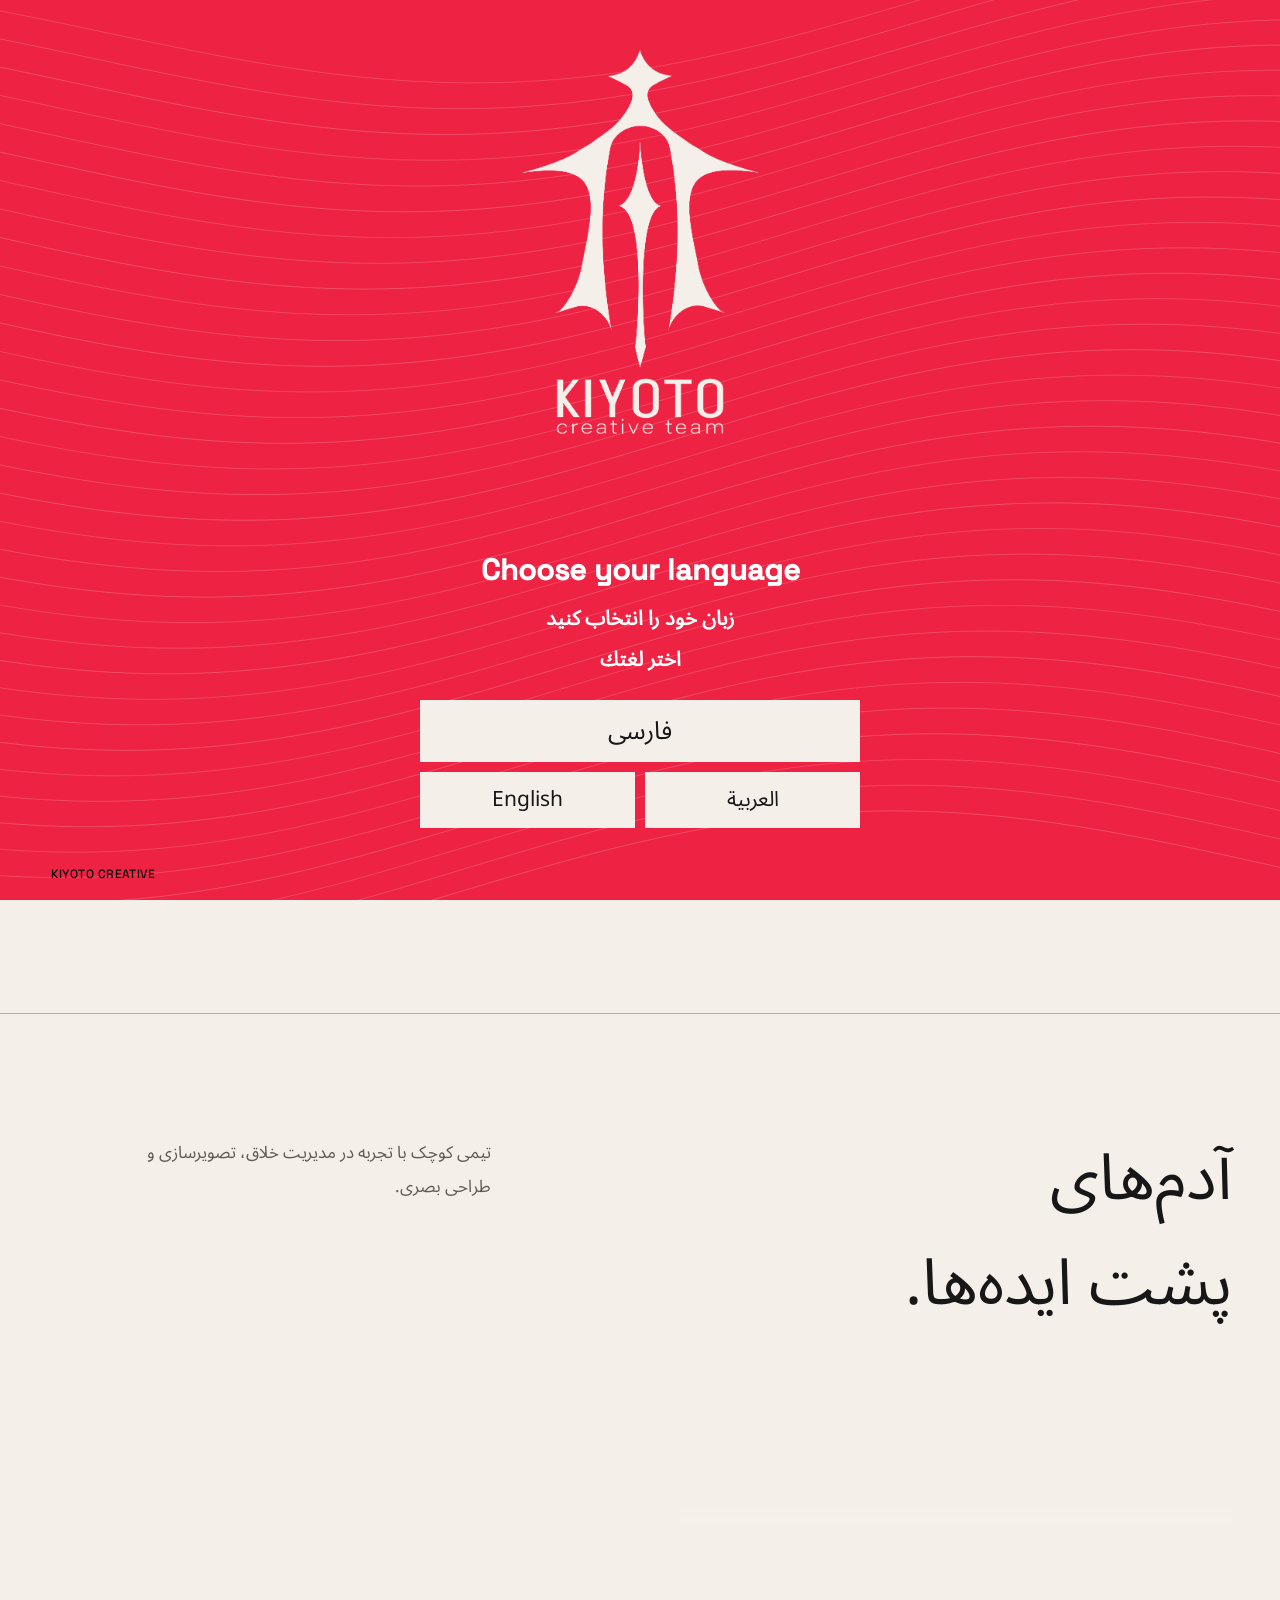
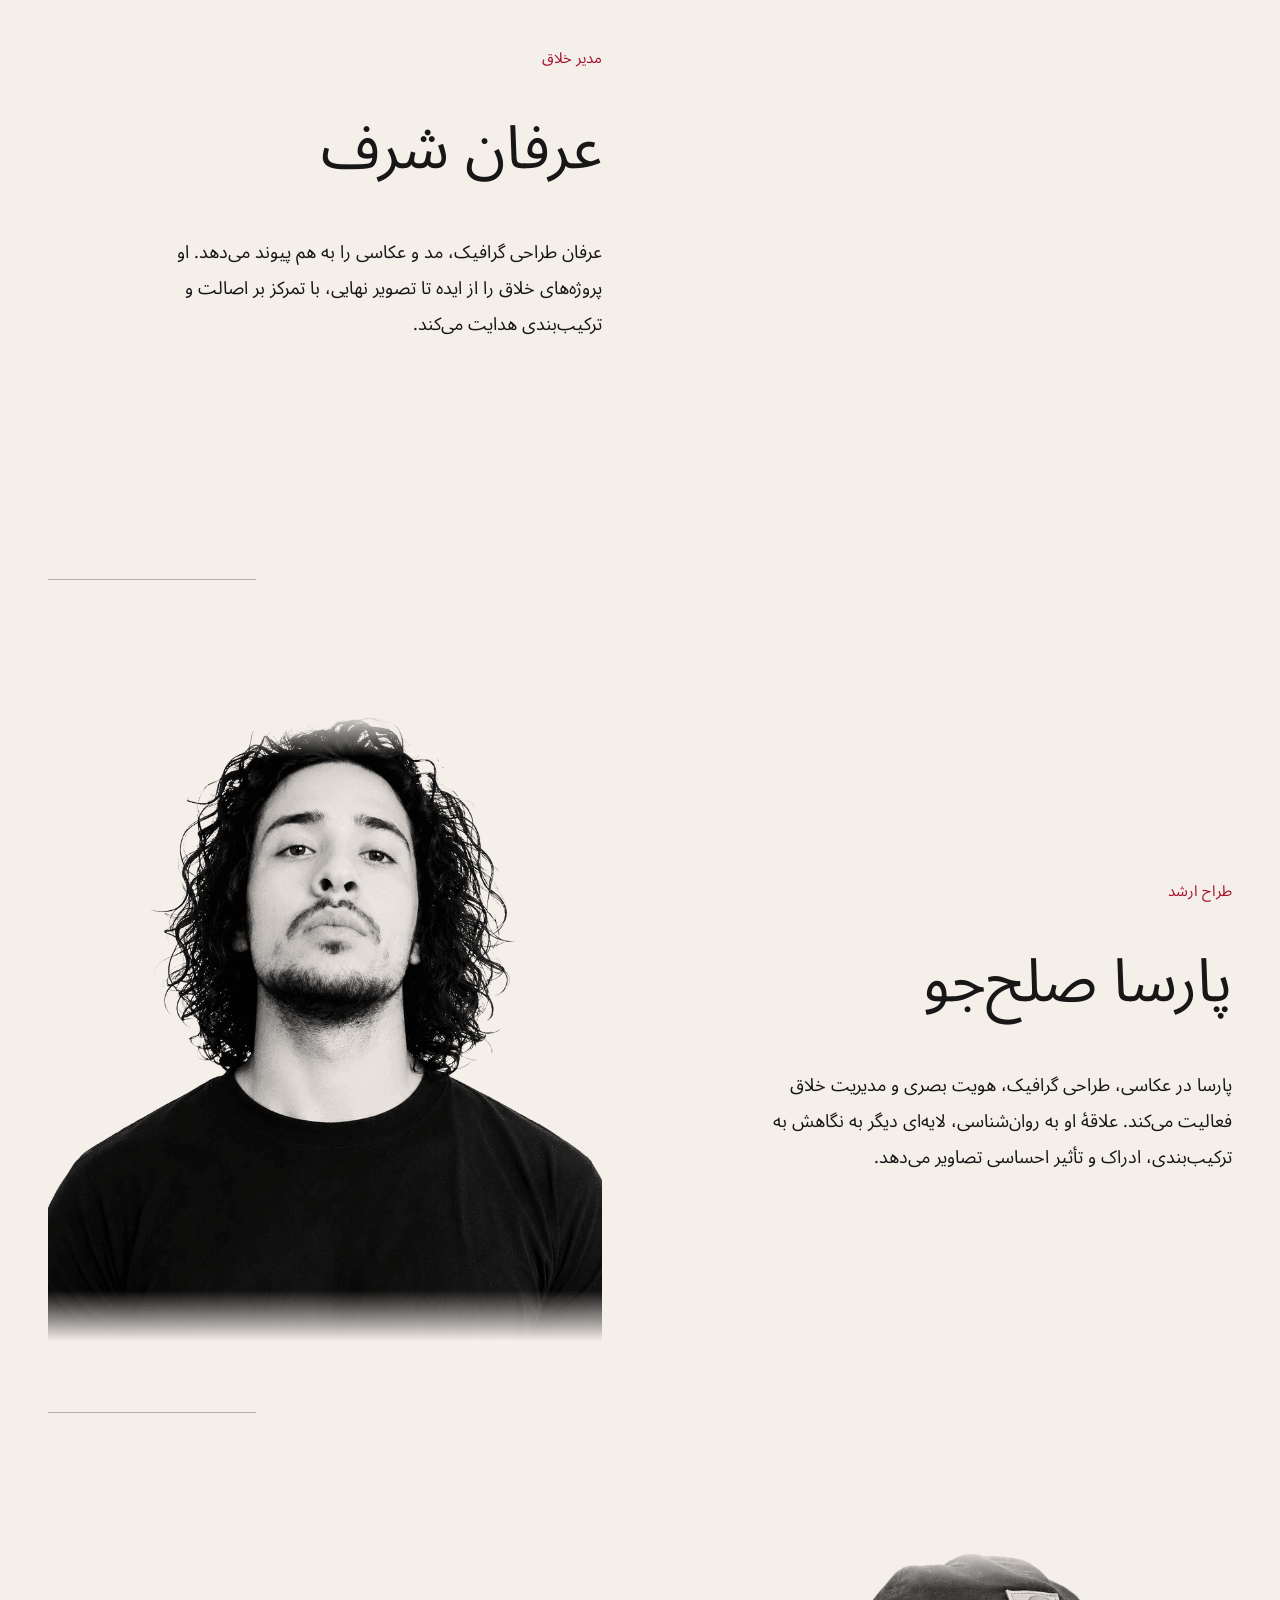
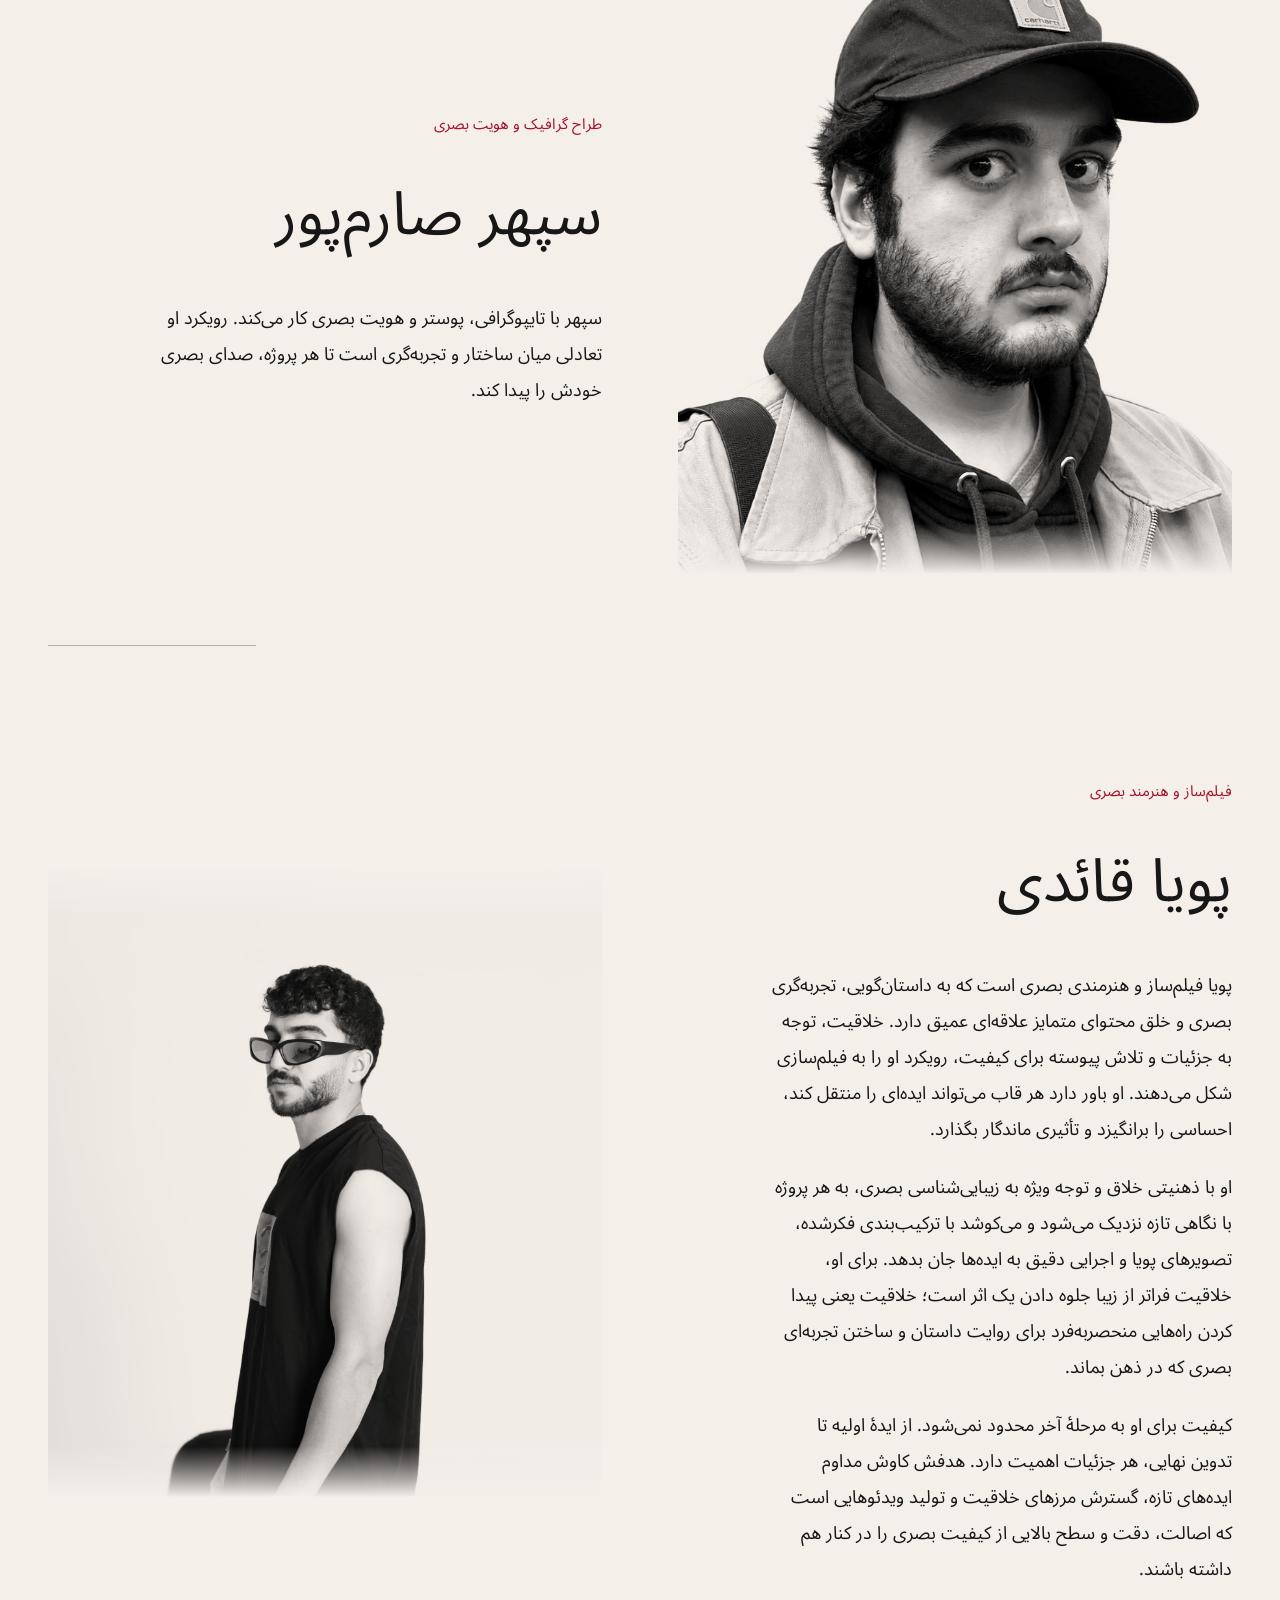
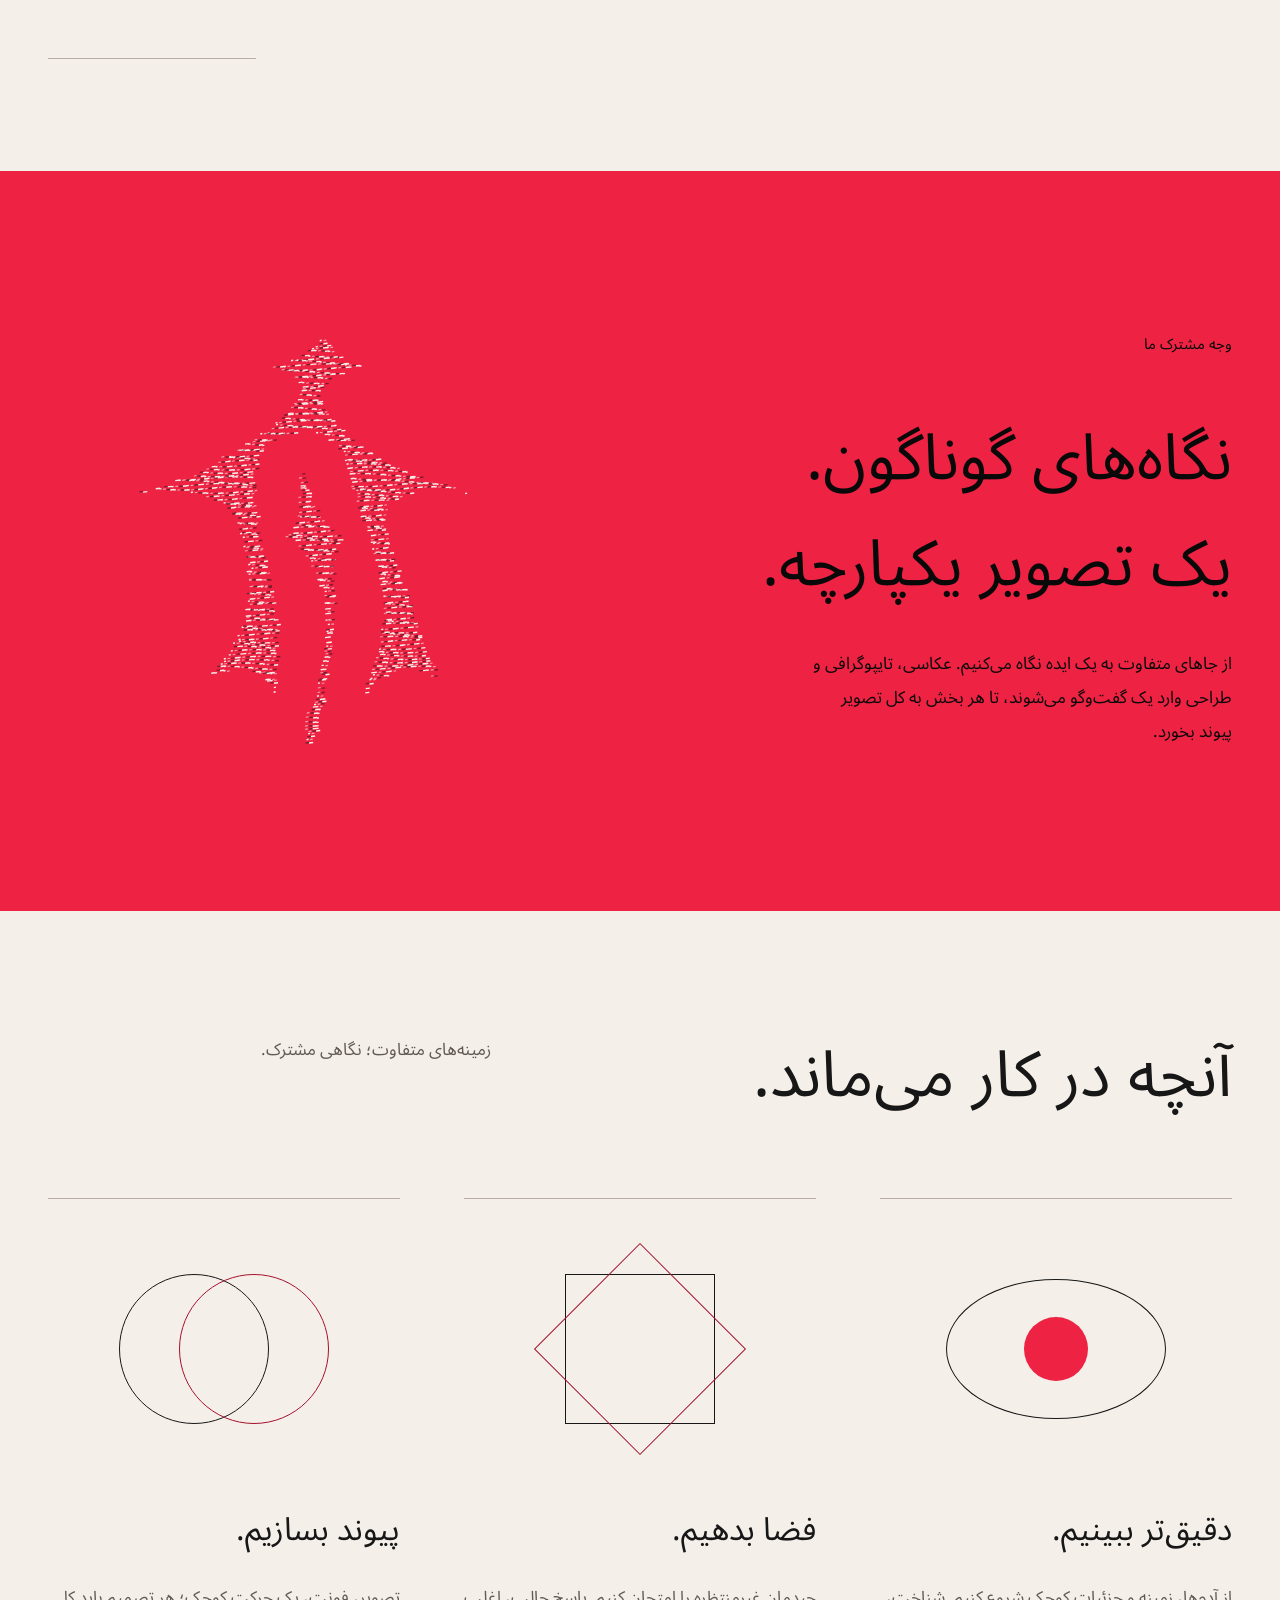
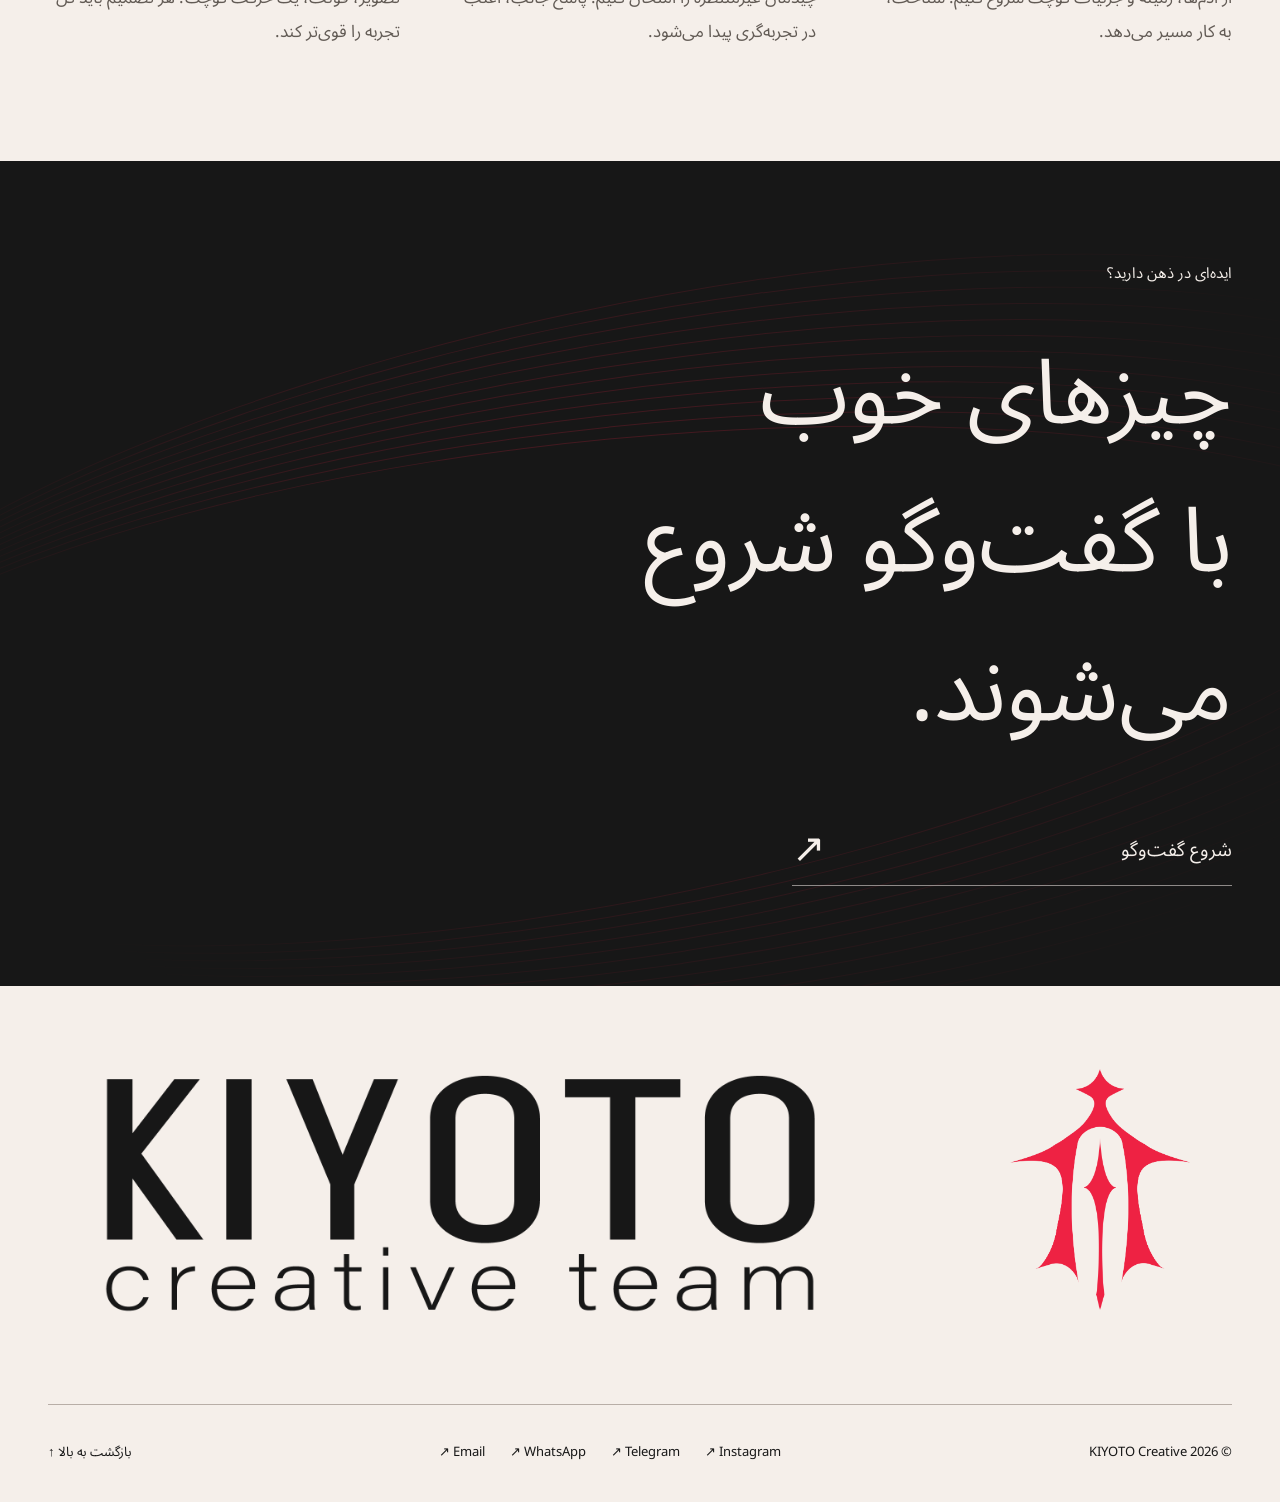
==== commit 232f4cbf: "Update portfolio with KIYOTO Editor · erfan" ====
--- a/about.html
+++ b/about.html
@@ -1,2 +1,2 @@
 <!doctype html>
-<html lang="fa" dir="rtl"><head><meta charset="utf-8"><meta name="viewport" content="width=device-width,initial-scale=1"><meta name="theme-color" content="#F5EFEA"><title>KIYOTO Creative Team</title><link rel="preload" href="assets/space-grotesk.ttf" as="font" type="font/ttf" crossorigin><link rel="stylesheet" href="assets/brand-masks.css?v=ea6741396519"><link rel="stylesheet" href="styles.css?v=574bdd9c2ec9"><script src="vendor/gsap.min.js?v=3d1bea374ab1" defer></script><script src="vendor/ScrollTrigger.min.js?v=b5bb360661f4" defer></script><script src="vendor/Flip.min.js?v=6e9434933eb2" defer></script><script src="assets/logo-points.js?v=62cf84e89394" defer></script><script src="content.js?v=70ec9538c563" defer></script><link rel="stylesheet" href="editor-runtime.css?v=fc6ba5ceea75"><script src="editor-data.js?v=8bdf3f2ffe4e" defer></script><script src="editor-runtime.js?v=61bc8ab4eb71" defer></script><script src="motion.js?v=027f578665e7" defer></script><script src="app.js?v=abcc11b5977e" defer></script><meta name="description" content="An independent creative team. Photography, film, brand identity and design."><link rel="canonical" href="https://kiyotoadv.github.io/about.html"><link rel="icon" href="assets/site-favicon.png"><link rel="apple-touch-icon" href="assets/apple-touch-icon.png"><meta property="og:type" content="website"><meta property="og:title" content="KIYOTO Creative Team"><meta property="og:description" content="An independent creative team. Photography, film, brand identity and design."><meta property="og:url" content="https://kiyotoadv.github.io/about.html"><meta property="og:image" content="https://kiyotoadv.github.io/assets/social-preview.png"><meta name="twitter:card" content="summary_large_image"><meta name="twitter:title" content="KIYOTO Creative Team"><meta name="twitter:description" content="An independent creative team. Photography, film, brand identity and design."><meta name="twitter:image" content="https://kiyotoadv.github.io/assets/social-preview.png"></head><body data-page="about"><div id="app"></div><noscript>KIYOTO — Please enable JavaScript. لطفاً جاوااسکریپت را فعال کنید.</noscript></body></html>+<html lang="fa" dir="rtl"><head><meta charset="utf-8"><meta name="viewport" content="width=device-width,initial-scale=1"><meta name="theme-color" content="#F5EFEA"><title>KIYOTO Creative Team</title><link rel="preload" href="assets/space-grotesk.ttf" as="font" type="font/ttf" crossorigin><link rel="stylesheet" href="assets/brand-masks.css?v=ea6741396519"><link rel="stylesheet" href="styles.css?v=574bdd9c2ec9"><script src="vendor/gsap.min.js?v=3d1bea374ab1" defer></script><script src="vendor/ScrollTrigger.min.js?v=b5bb360661f4" defer></script><script src="vendor/Flip.min.js?v=6e9434933eb2" defer></script><script src="assets/logo-points.js?v=62cf84e89394" defer></script><script src="content.js?v=70ec9538c563" defer></script><link rel="stylesheet" href="editor-runtime.css?v=fc6ba5ceea75"><script src="editor-data.js?v=4561c48b8745" defer></script><script src="editor-runtime.js?v=61bc8ab4eb71" defer></script><script src="motion.js?v=027f578665e7" defer></script><script src="app.js?v=abcc11b5977e" defer></script><meta name="description" content="An independent creative team. Photography, film, brand identity and design."><link rel="canonical" href="https://kiyotoadv.github.io/about.html"><link rel="icon" href="assets/site-favicon.png"><link rel="apple-touch-icon" href="assets/apple-touch-icon.png"><meta property="og:type" content="website"><meta property="og:title" content="KIYOTO Creative Team"><meta property="og:description" content="An independent creative team. Photography, film, brand identity and design."><meta property="og:url" content="https://kiyotoadv.github.io/about.html"><meta property="og:image" content="https://kiyotoadv.github.io/assets/social-preview.png"><meta name="twitter:card" content="summary_large_image"><meta name="twitter:title" content="KIYOTO Creative Team"><meta name="twitter:description" content="An independent creative team. Photography, film, brand identity and design."><meta name="twitter:image" content="https://kiyotoadv.github.io/assets/social-preview.png"></head><body data-page="about"><div id="app"></div><noscript>KIYOTO — Please enable JavaScript. لطفاً جاوااسکریپت را فعال کنید.</noscript></body></html>
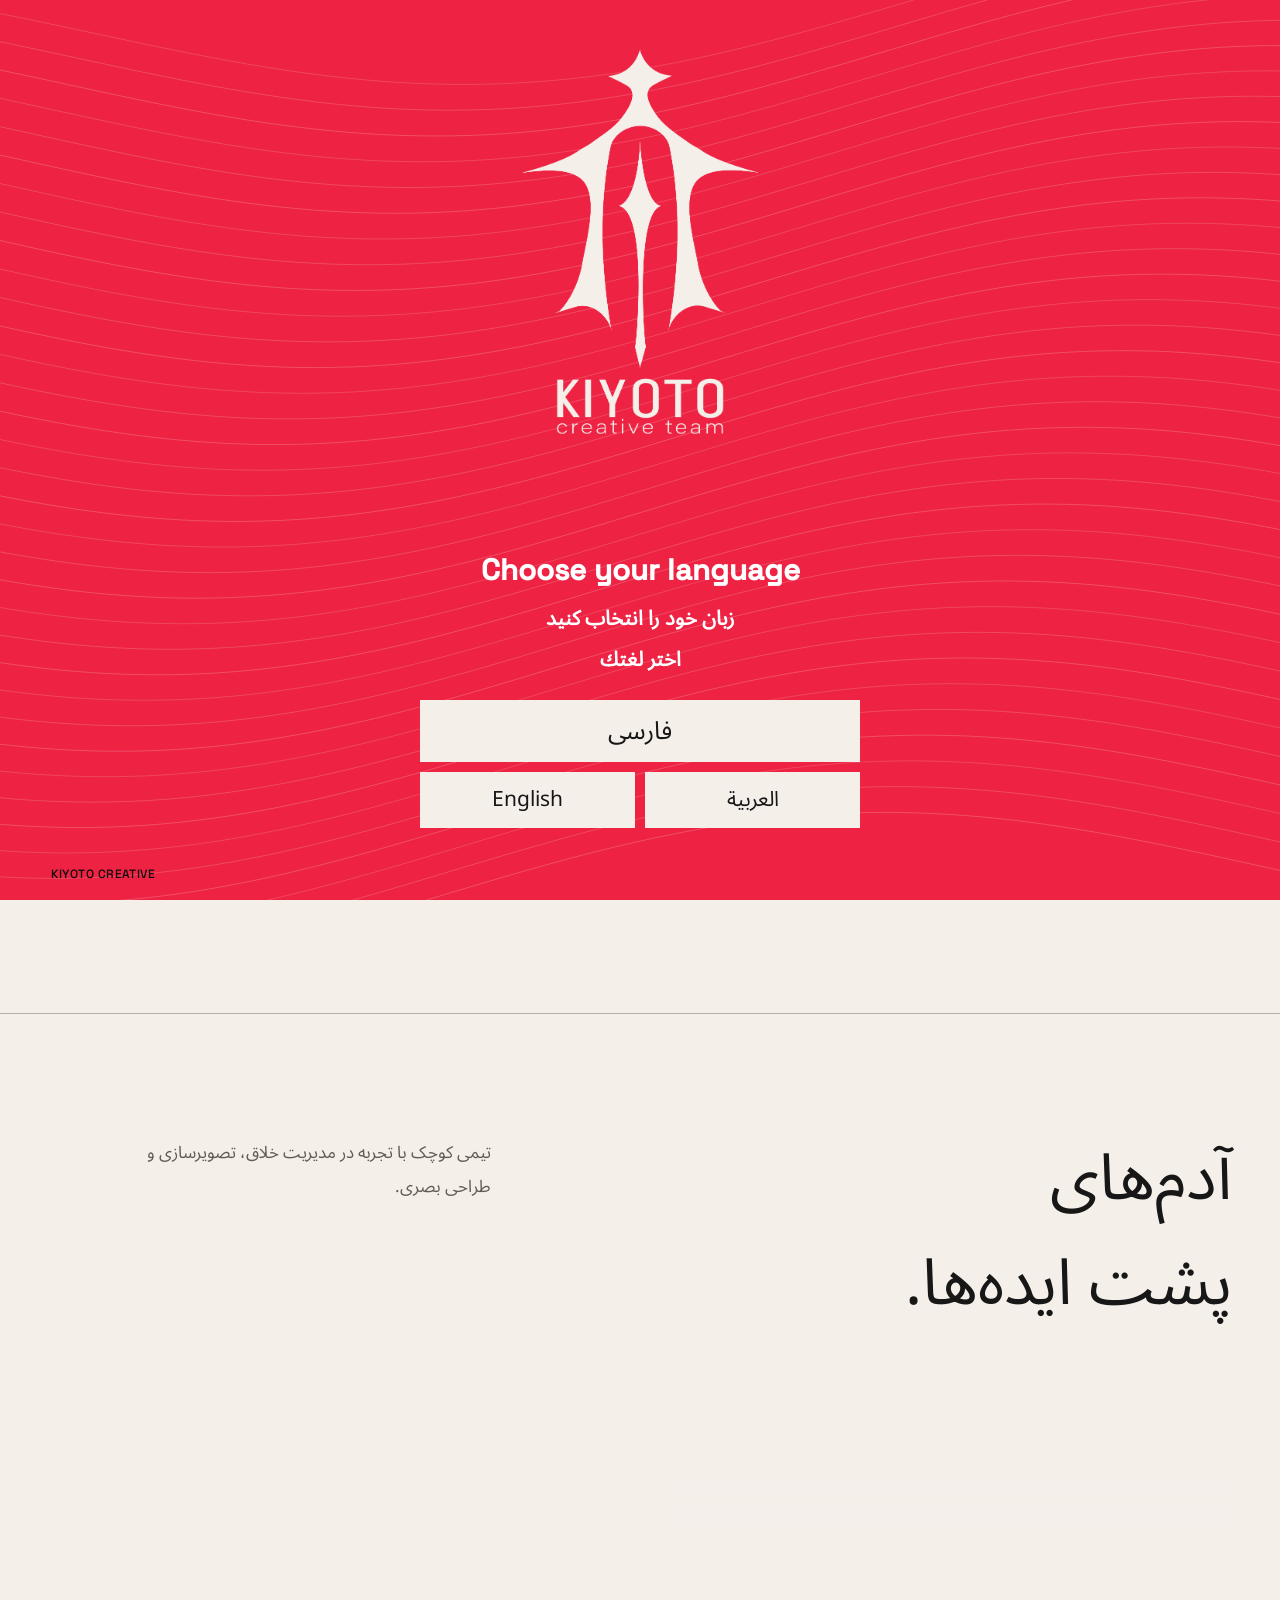
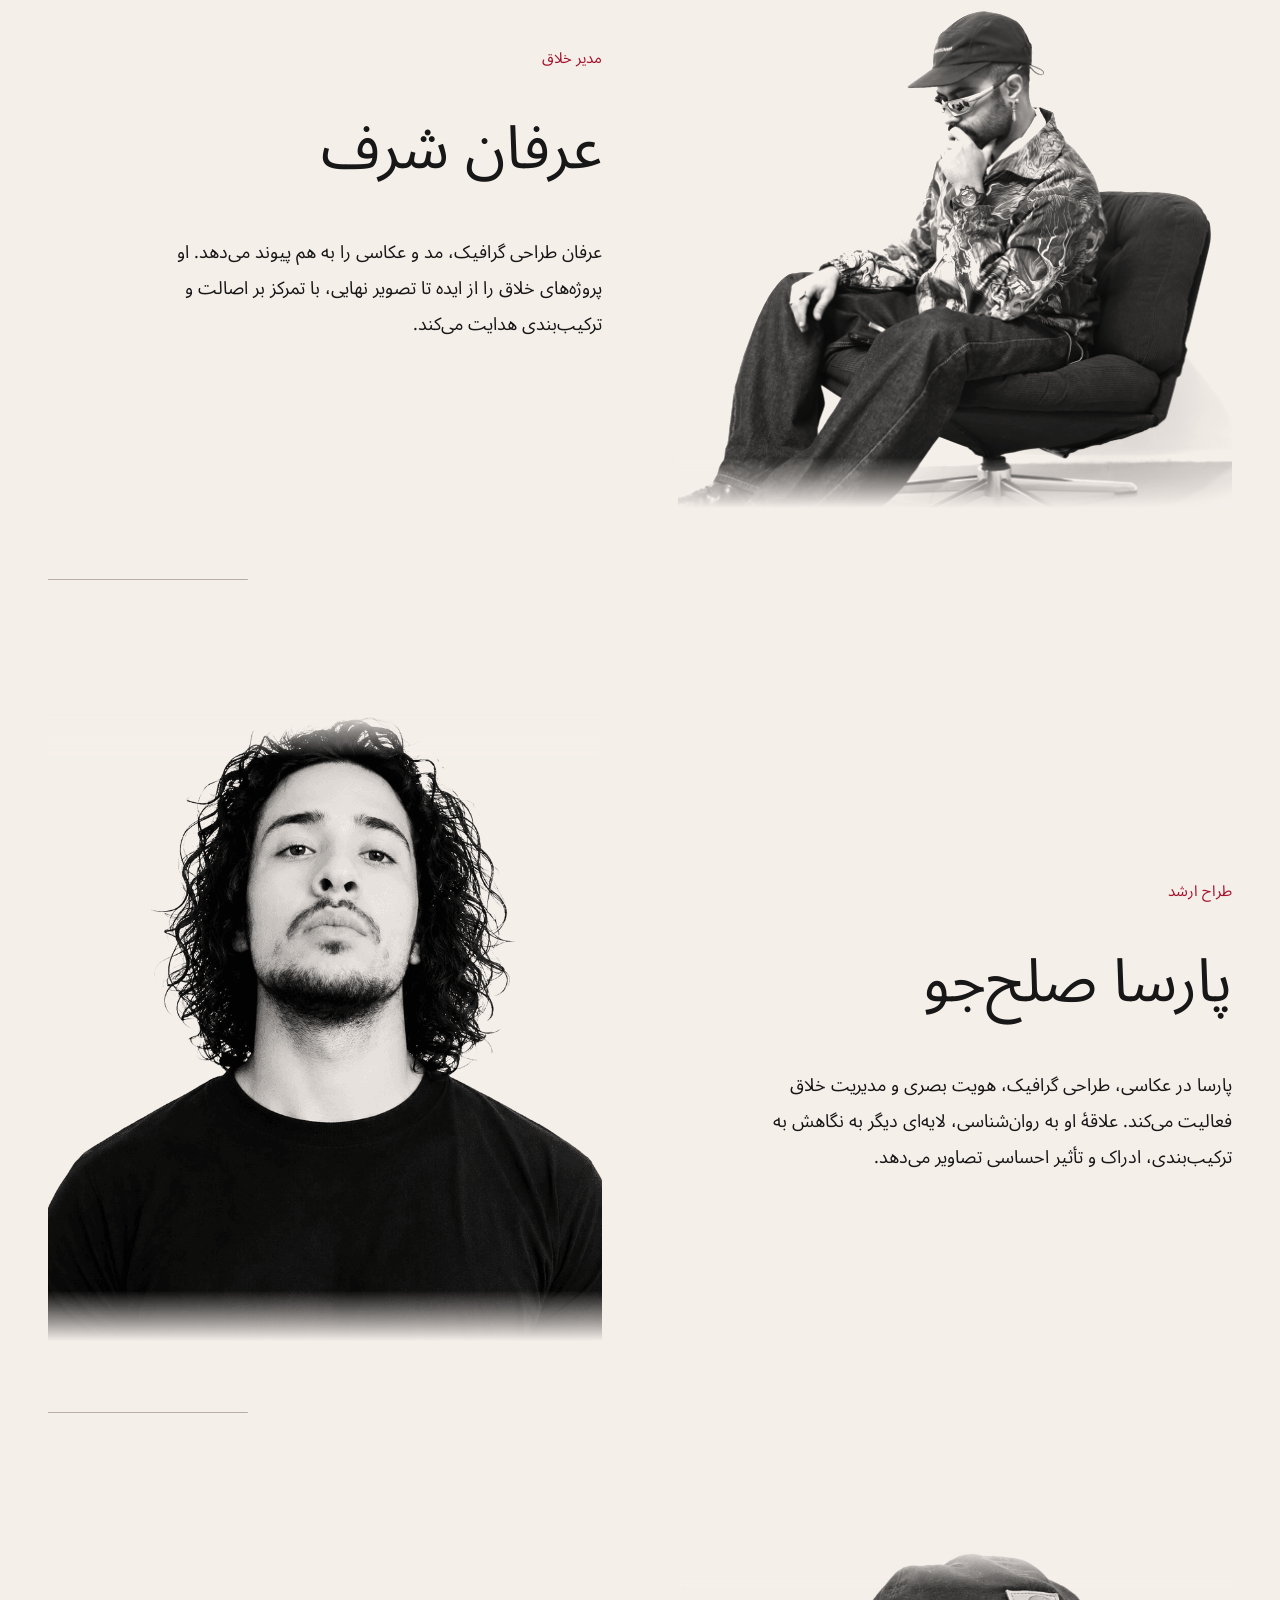
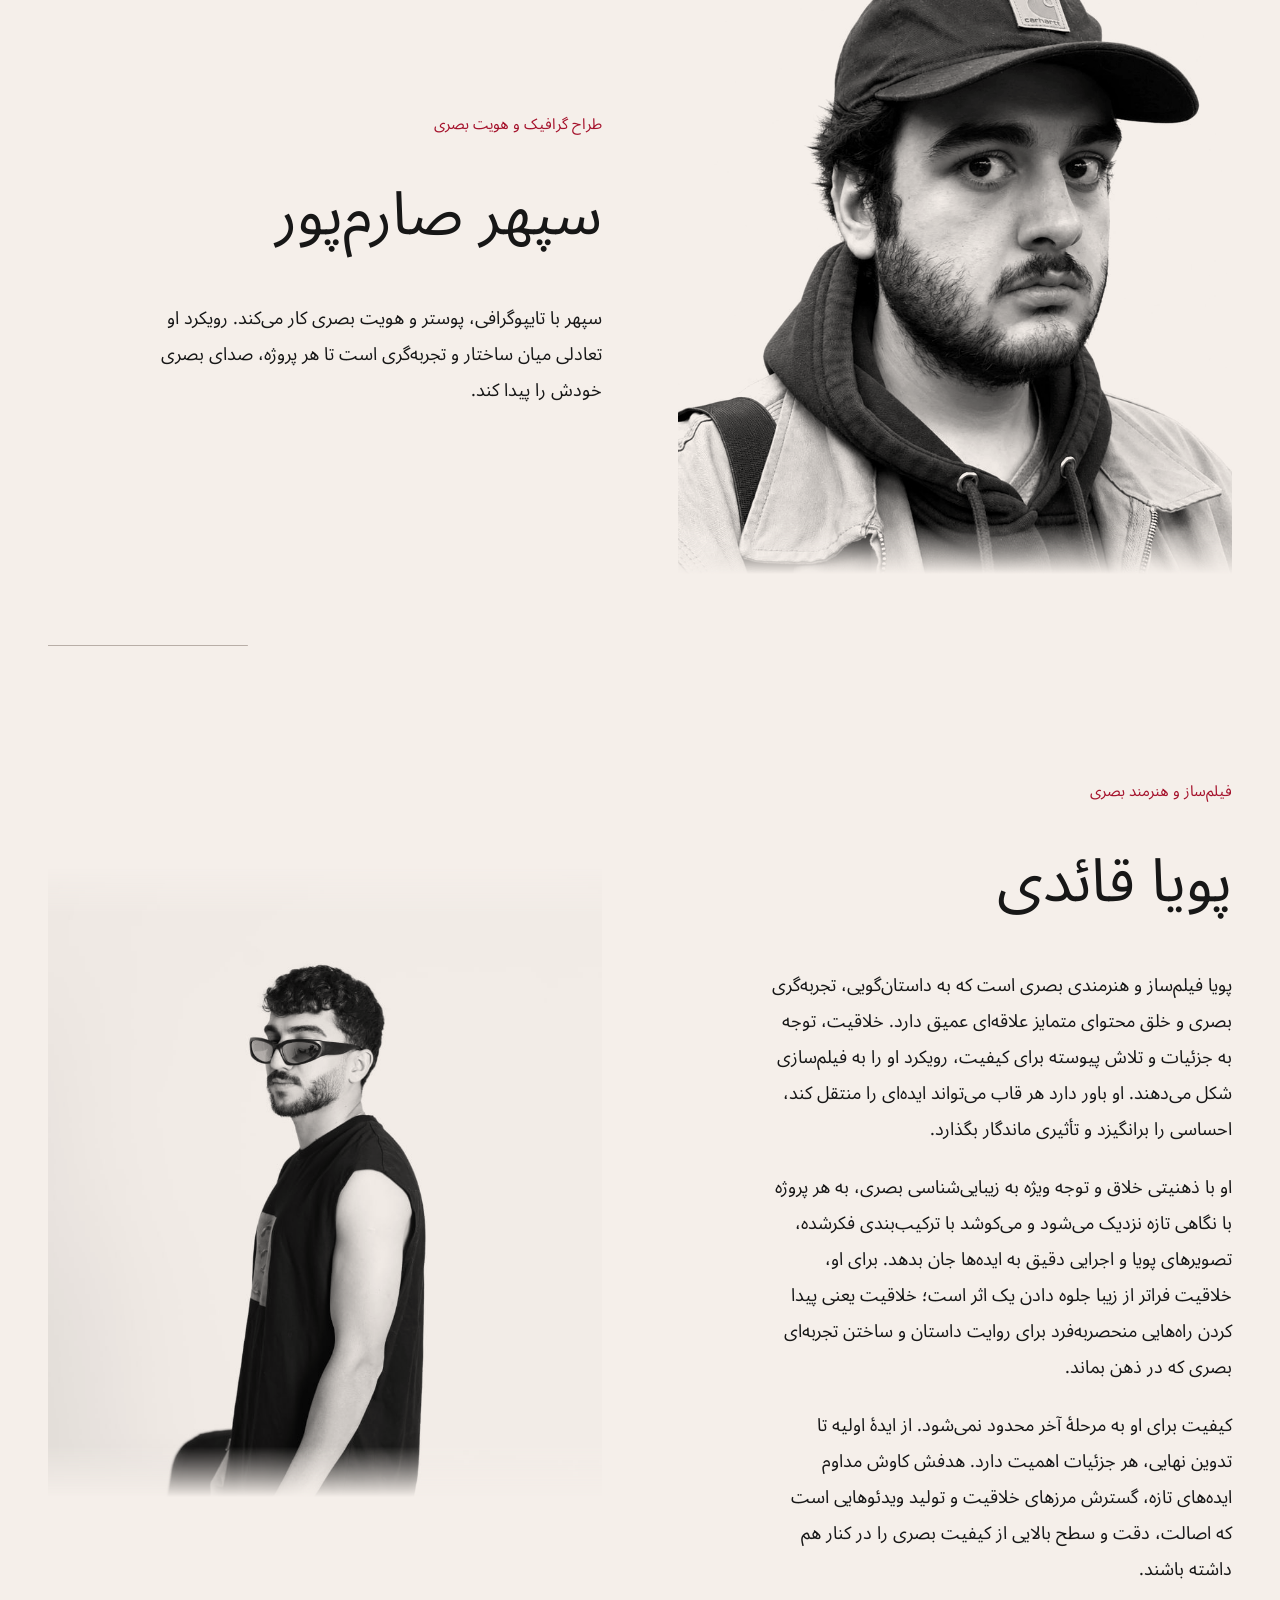
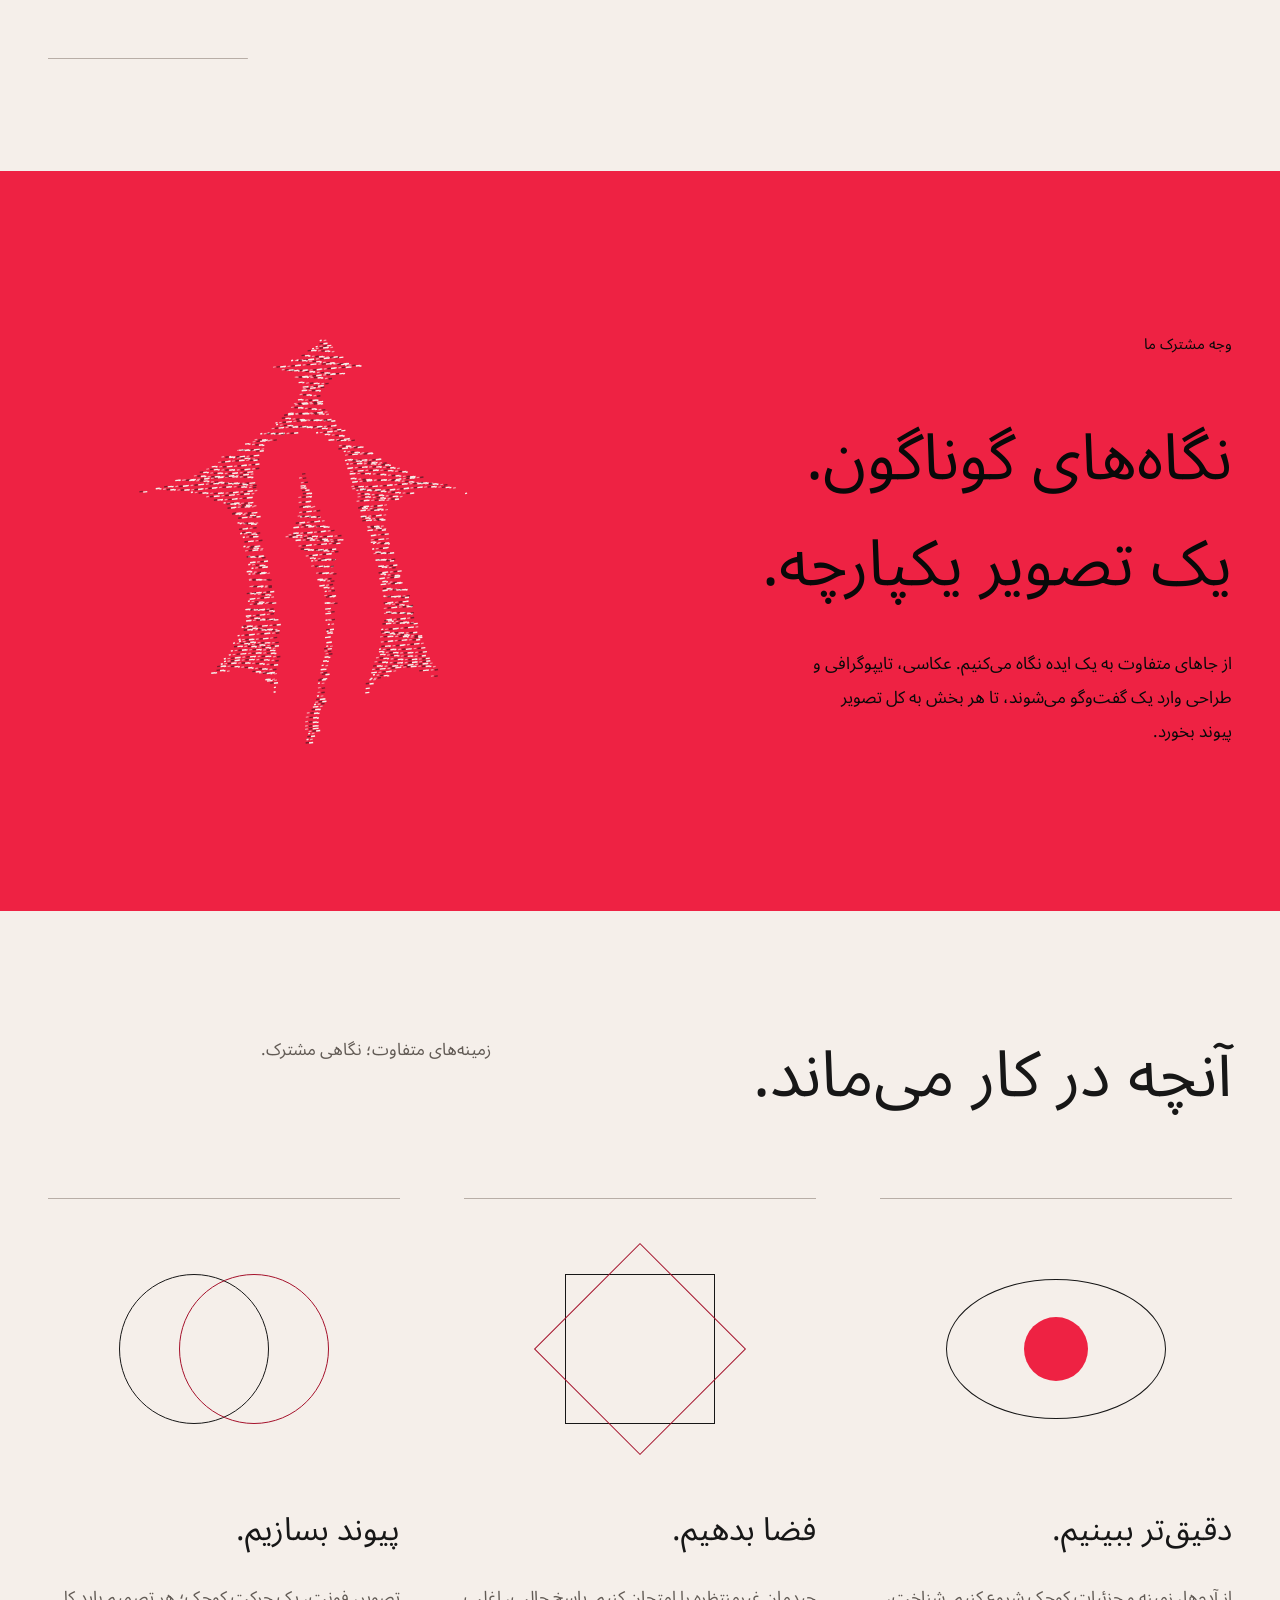
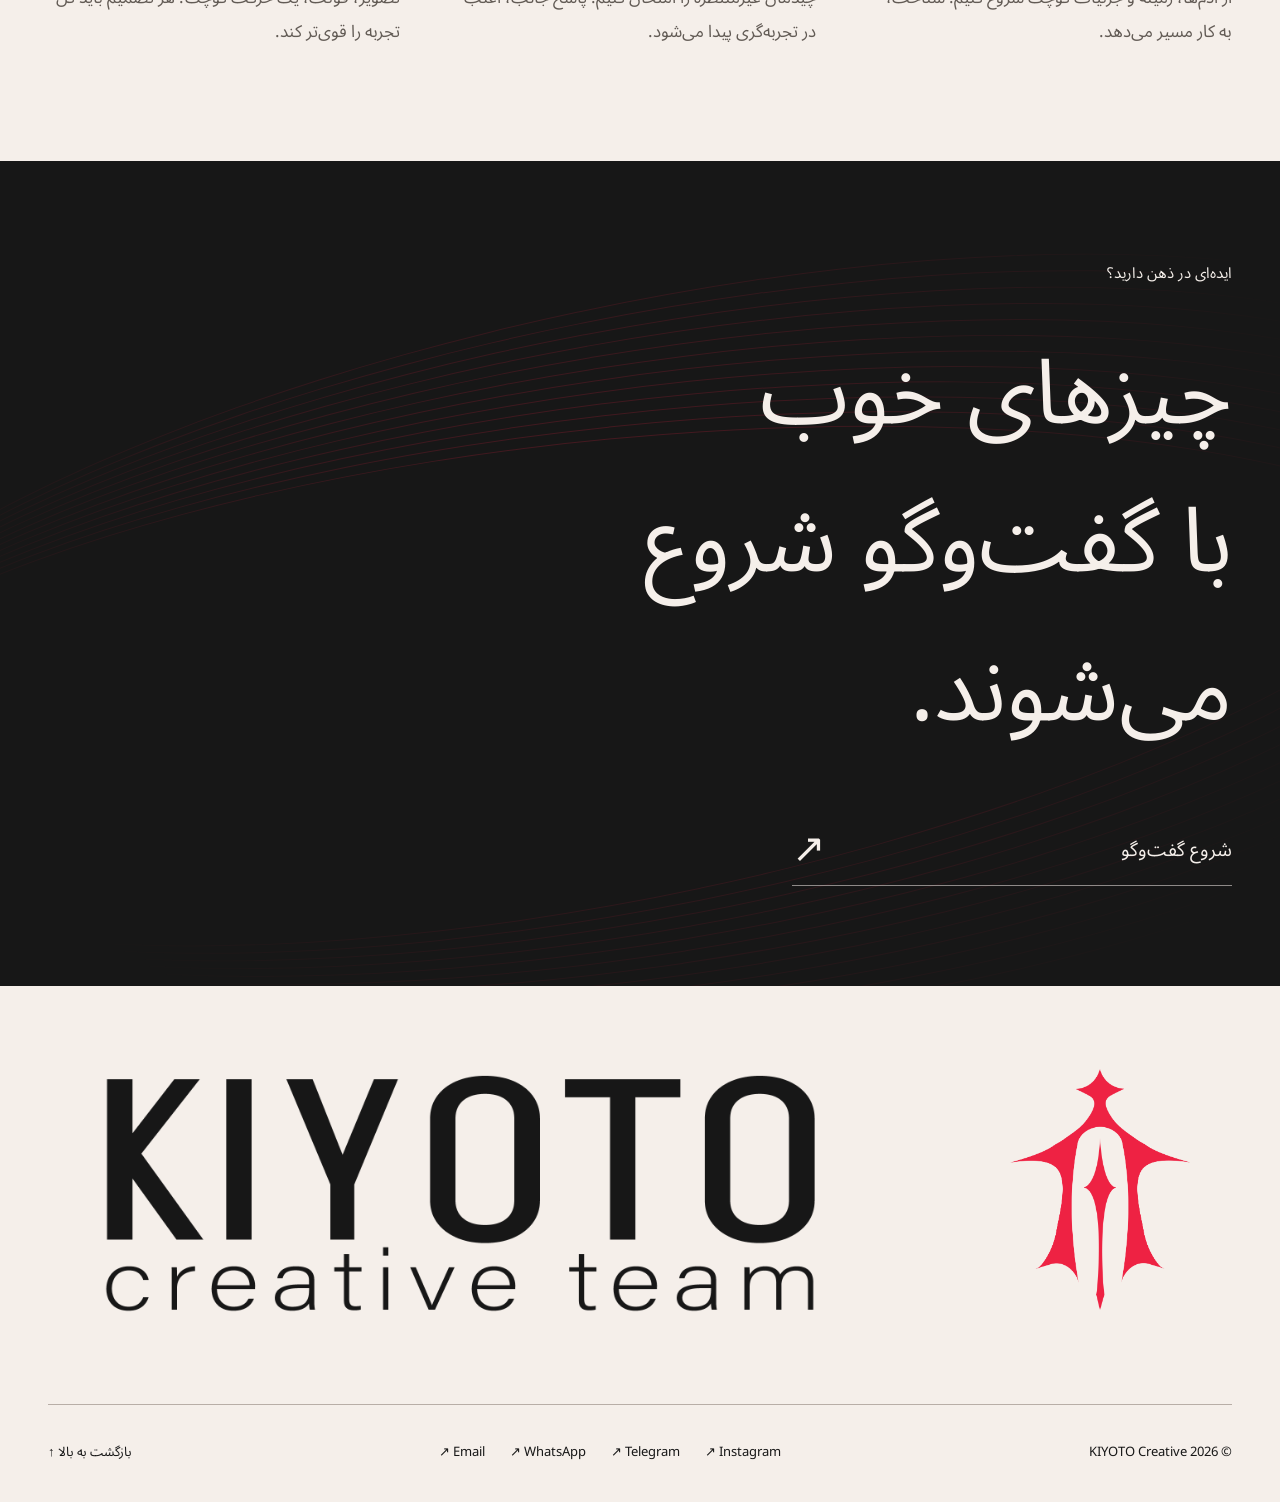
==== commit 410d0dbc: "Update portfolio with KIYOTO Editor · erfan" ====
--- a/about.html
+++ b/about.html
@@ -1,2 +1,2 @@
 <!doctype html>
-<html lang="fa" dir="rtl"><head><meta charset="utf-8"><meta name="viewport" content="width=device-width,initial-scale=1"><meta name="theme-color" content="#F5EFEA"><title>KIYOTO Creative Team</title><link rel="preload" href="assets/space-grotesk.ttf" as="font" type="font/ttf" crossorigin><link rel="stylesheet" href="assets/brand-masks.css?v=ea6741396519"><link rel="stylesheet" href="styles.css?v=574bdd9c2ec9"><script src="vendor/gsap.min.js?v=3d1bea374ab1" defer></script><script src="vendor/ScrollTrigger.min.js?v=b5bb360661f4" defer></script><script src="vendor/Flip.min.js?v=6e9434933eb2" defer></script><script src="assets/logo-points.js?v=62cf84e89394" defer></script><script src="content.js?v=70ec9538c563" defer></script><link rel="stylesheet" href="editor-runtime.css?v=fc6ba5ceea75"><script src="editor-data.js?v=4561c48b8745" defer></script><script src="editor-runtime.js?v=61bc8ab4eb71" defer></script><script src="motion.js?v=027f578665e7" defer></script><script src="app.js?v=abcc11b5977e" defer></script><meta name="description" content="An independent creative team. Photography, film, brand identity and design."><link rel="canonical" href="https://kiyotoadv.github.io/about.html"><link rel="icon" href="assets/site-favicon.png"><link rel="apple-touch-icon" href="assets/apple-touch-icon.png"><meta property="og:type" content="website"><meta property="og:title" content="KIYOTO Creative Team"><meta property="og:description" content="An independent creative team. Photography, film, brand identity and design."><meta property="og:url" content="https://kiyotoadv.github.io/about.html"><meta property="og:image" content="https://kiyotoadv.github.io/assets/social-preview.png"><meta name="twitter:card" content="summary_large_image"><meta name="twitter:title" content="KIYOTO Creative Team"><meta name="twitter:description" content="An independent creative team. Photography, film, brand identity and design."><meta name="twitter:image" content="https://kiyotoadv.github.io/assets/social-preview.png"></head><body data-page="about"><div id="app"></div><noscript>KIYOTO — Please enable JavaScript. لطفاً جاوااسکریپت را فعال کنید.</noscript></body></html>+<html lang="fa" dir="rtl"><head><meta charset="utf-8"><meta name="viewport" content="width=device-width,initial-scale=1"><meta name="theme-color" content="#F5EFEA"><title>KIYOTO Creative Team</title><link rel="preload" href="assets/space-grotesk.ttf" as="font" type="font/ttf" crossorigin><link rel="stylesheet" href="assets/brand-masks.css?v=ea6741396519"><link rel="stylesheet" href="styles.css?v=574bdd9c2ec9"><script src="vendor/gsap.min.js?v=3d1bea374ab1" defer></script><script src="vendor/ScrollTrigger.min.js?v=b5bb360661f4" defer></script><script src="vendor/Flip.min.js?v=6e9434933eb2" defer></script><script src="assets/logo-points.js?v=62cf84e89394" defer></script><script src="content.js?v=70ec9538c563" defer></script><link rel="stylesheet" href="editor-runtime.css?v=fc6ba5ceea75"><script src="editor-data.js?v=d0c70ea58a18" defer></script><script src="editor-runtime.js?v=61bc8ab4eb71" defer></script><script src="motion.js?v=027f578665e7" defer></script><script src="app.js?v=abcc11b5977e" defer></script><meta name="description" content="An independent creative team. Photography, film, brand identity and design."><link rel="canonical" href="https://kiyotoadv.github.io/about.html"><link rel="icon" href="assets/site-favicon.png"><link rel="apple-touch-icon" href="assets/apple-touch-icon.png"><meta property="og:type" content="website"><meta property="og:title" content="KIYOTO Creative Team"><meta property="og:description" content="An independent creative team. Photography, film, brand identity and design."><meta property="og:url" content="https://kiyotoadv.github.io/about.html"><meta property="og:image" content="https://kiyotoadv.github.io/assets/social-preview.png"><meta name="twitter:card" content="summary_large_image"><meta name="twitter:title" content="KIYOTO Creative Team"><meta name="twitter:description" content="An independent creative team. Photography, film, brand identity and design."><meta name="twitter:image" content="https://kiyotoadv.github.io/assets/social-preview.png"></head><body data-page="about"><div id="app"></div><noscript>KIYOTO — Please enable JavaScript. لطفاً جاوااسکریپت را فعال کنید.</noscript></body></html>
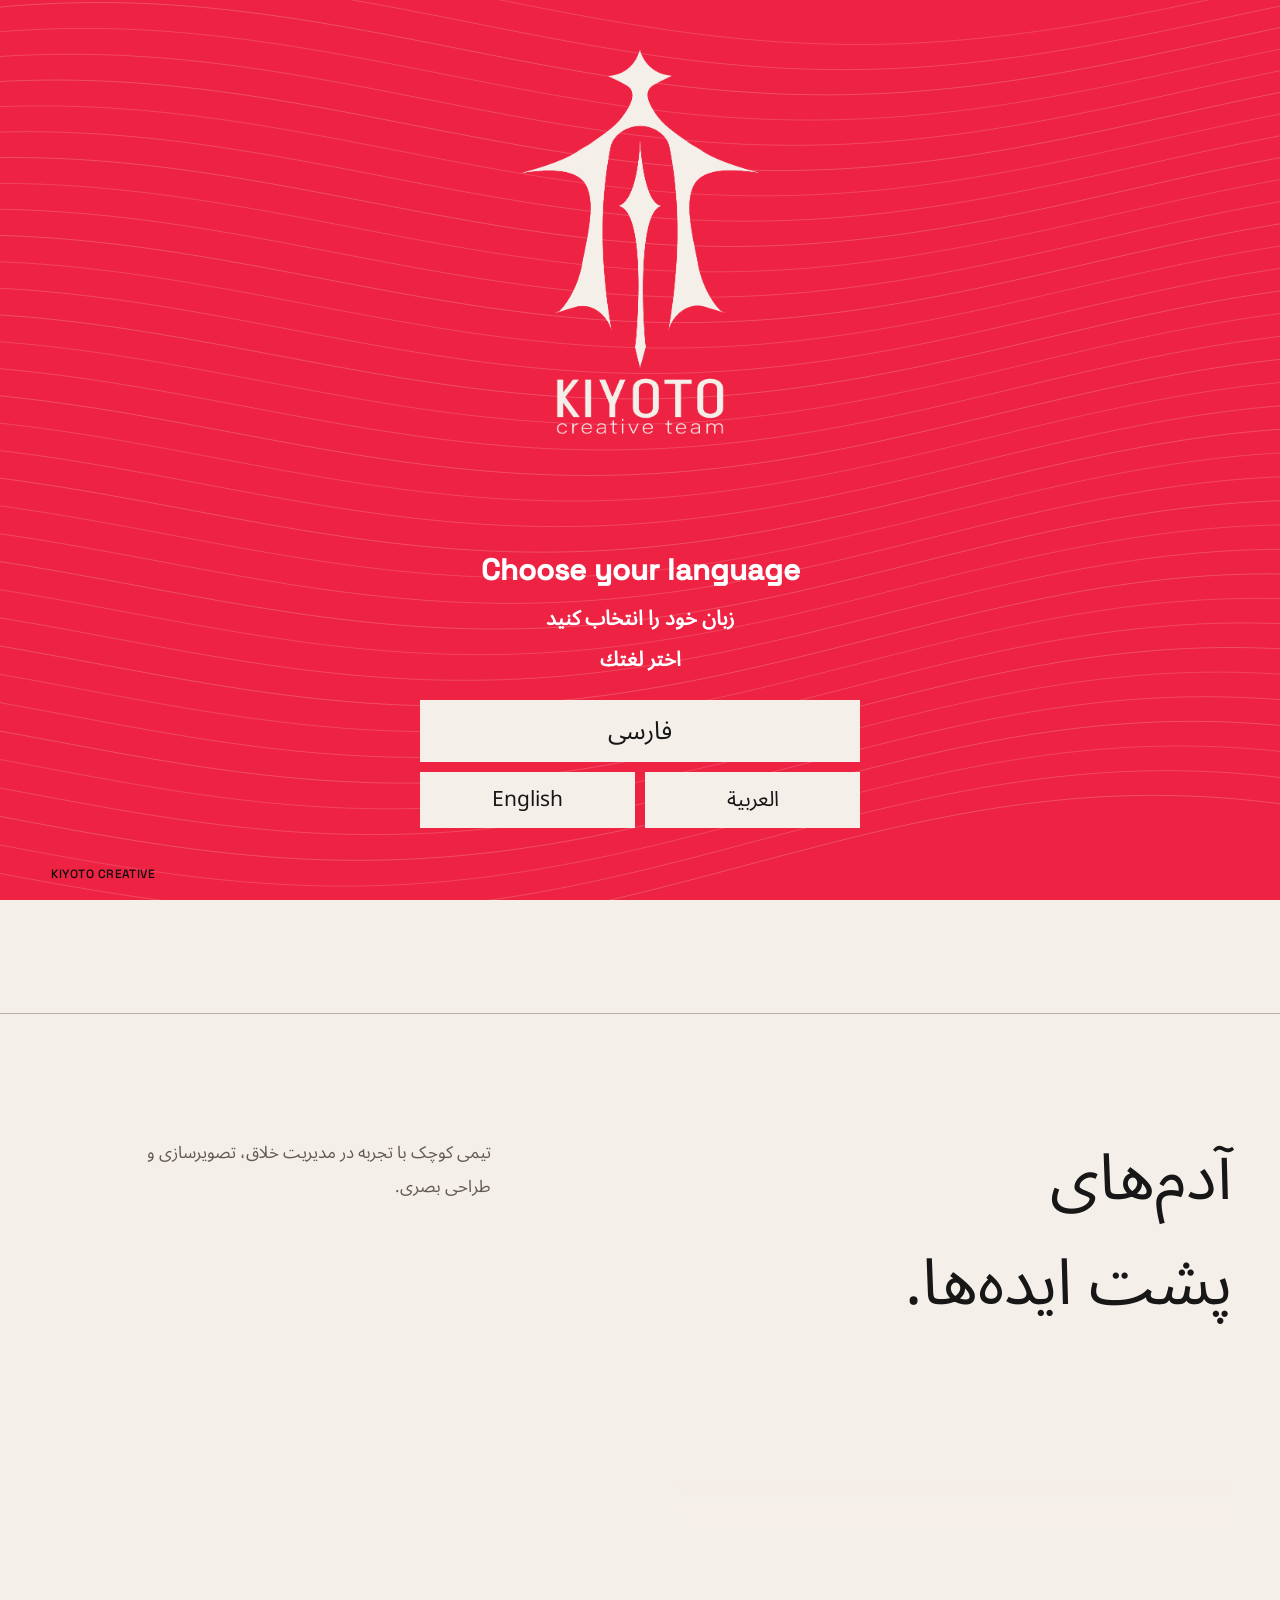
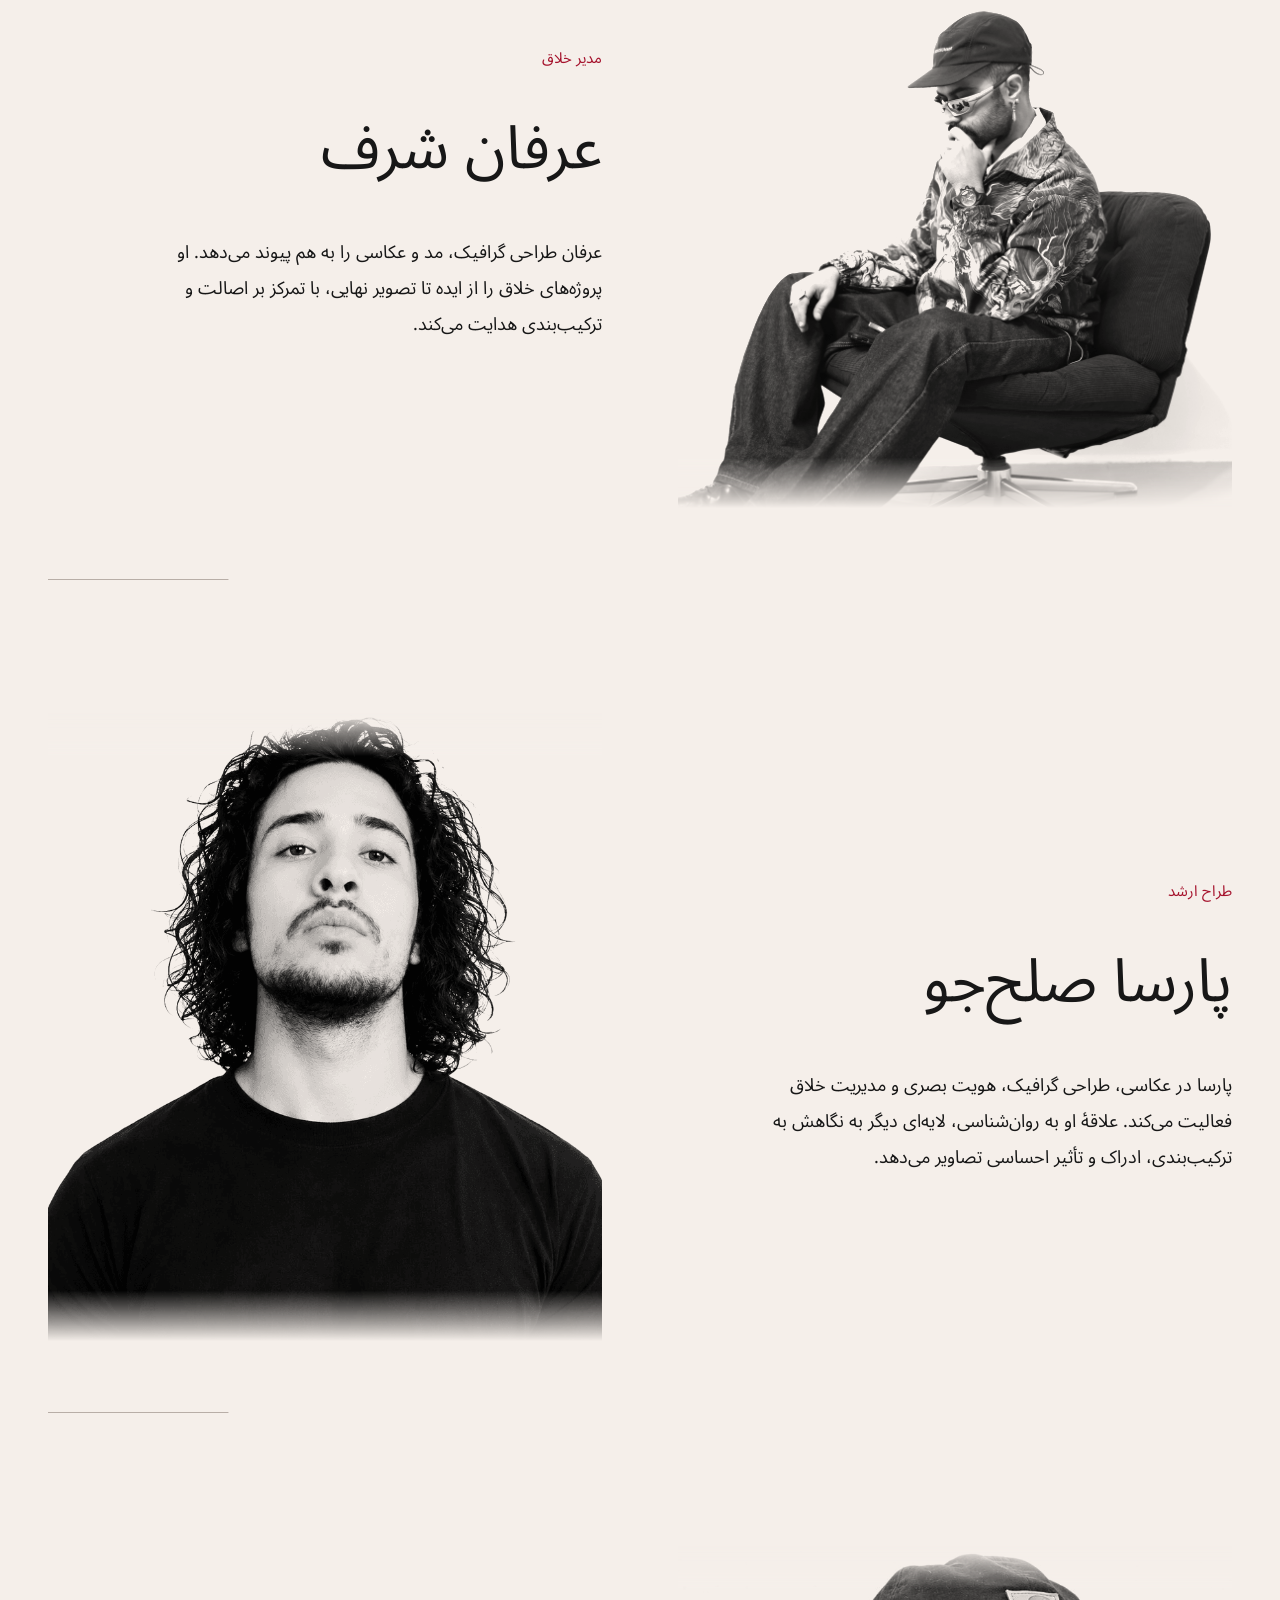
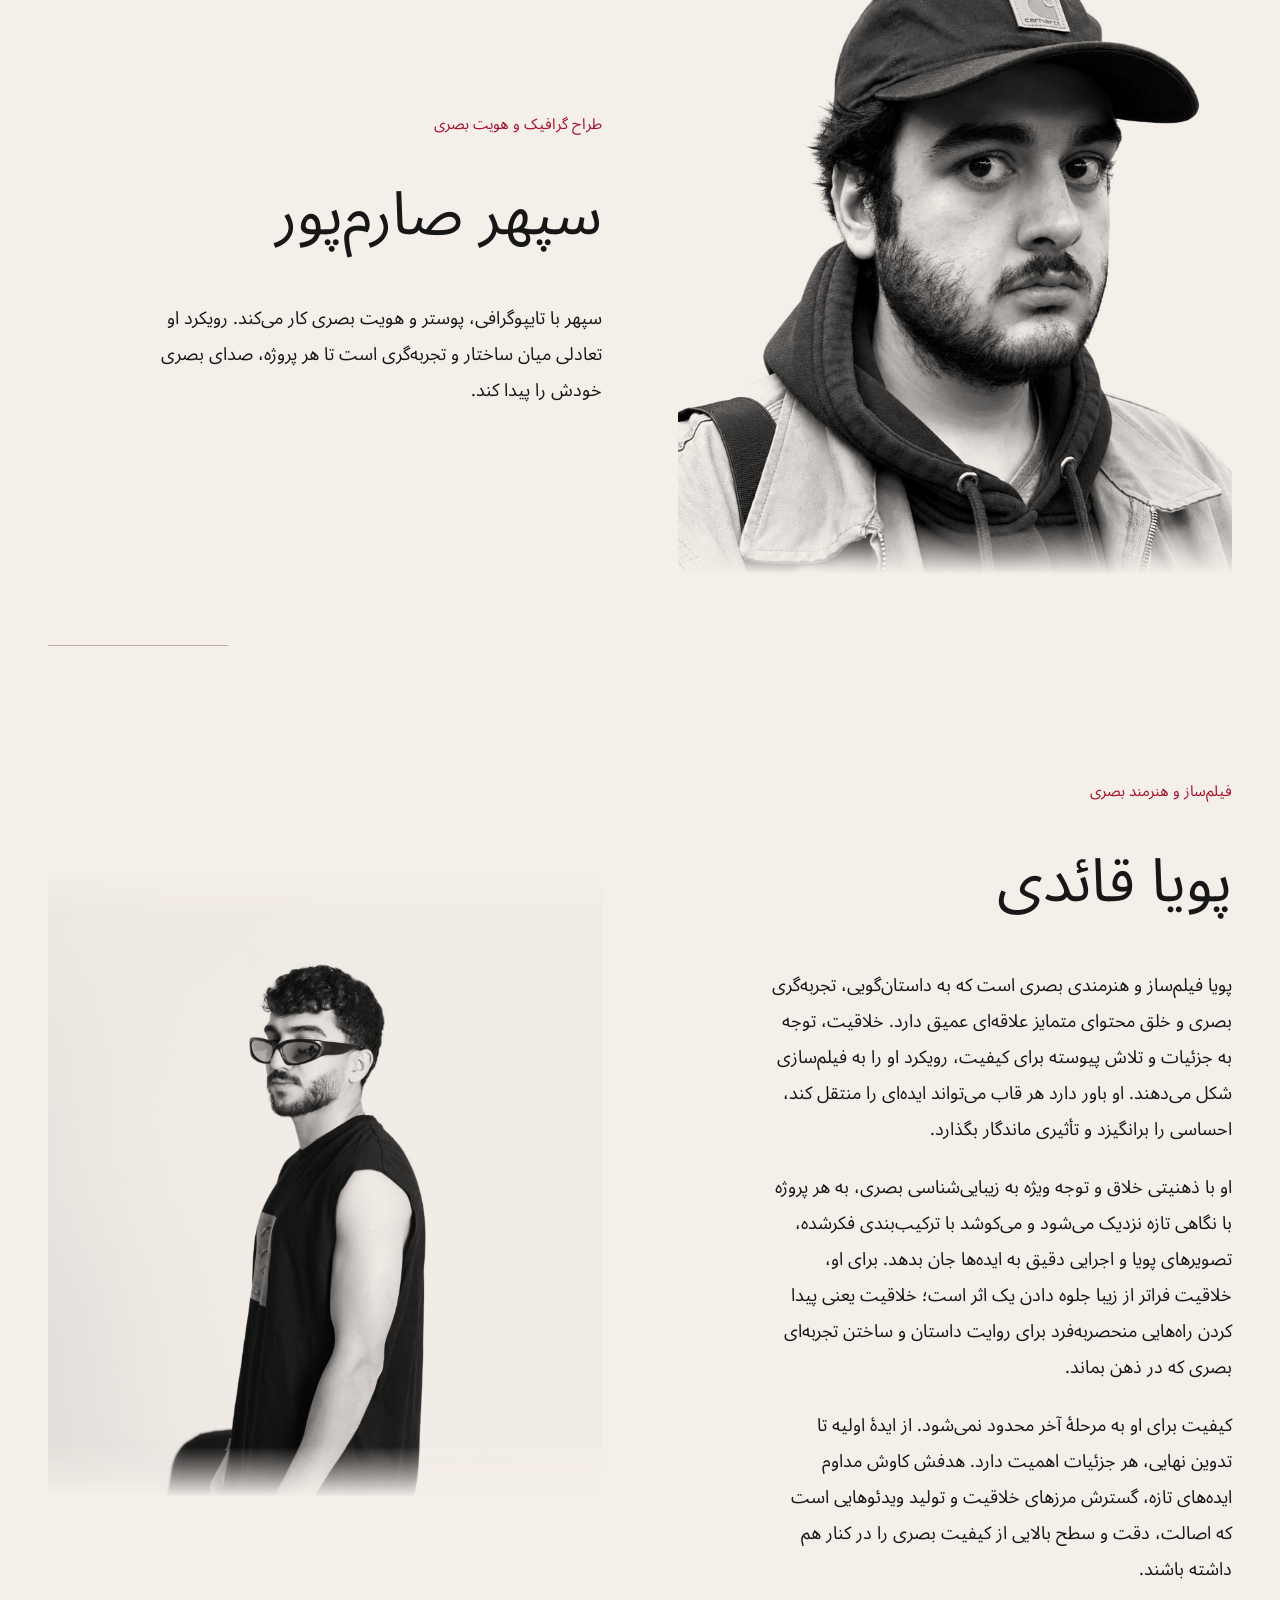
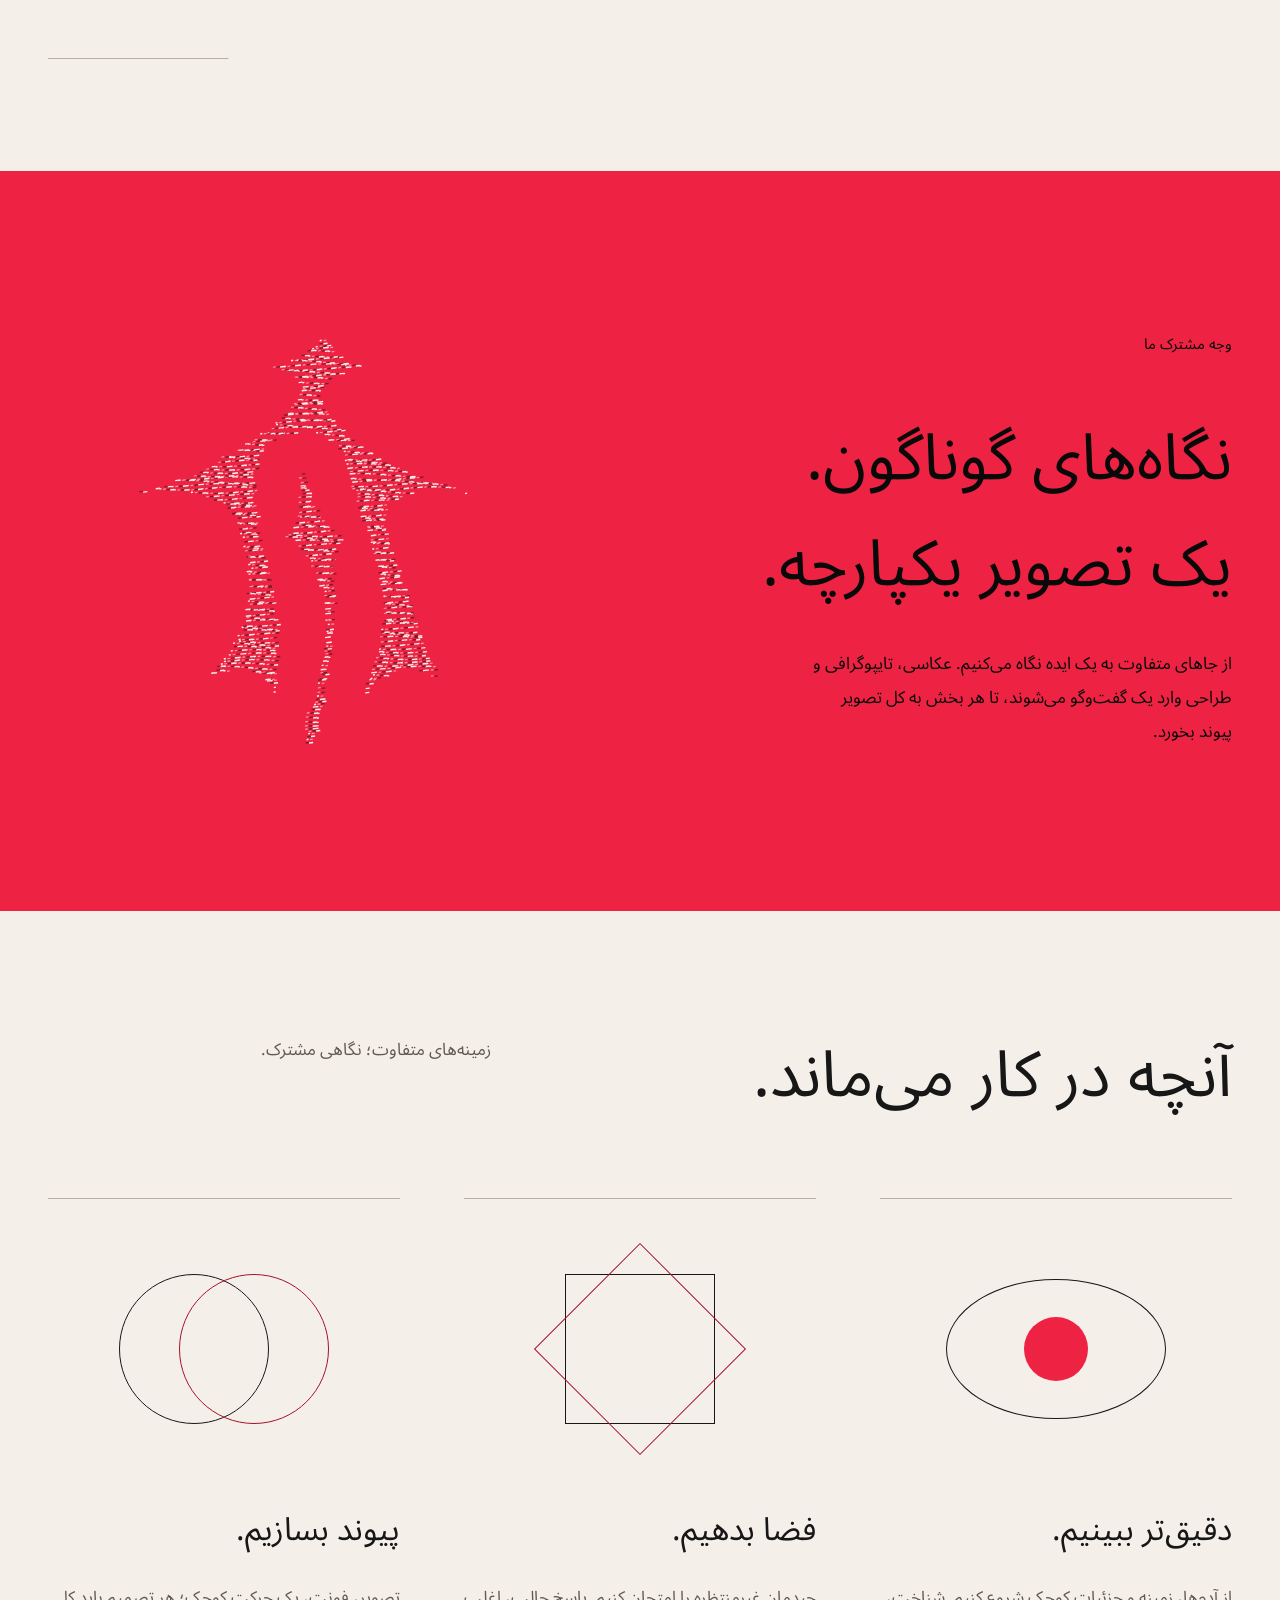
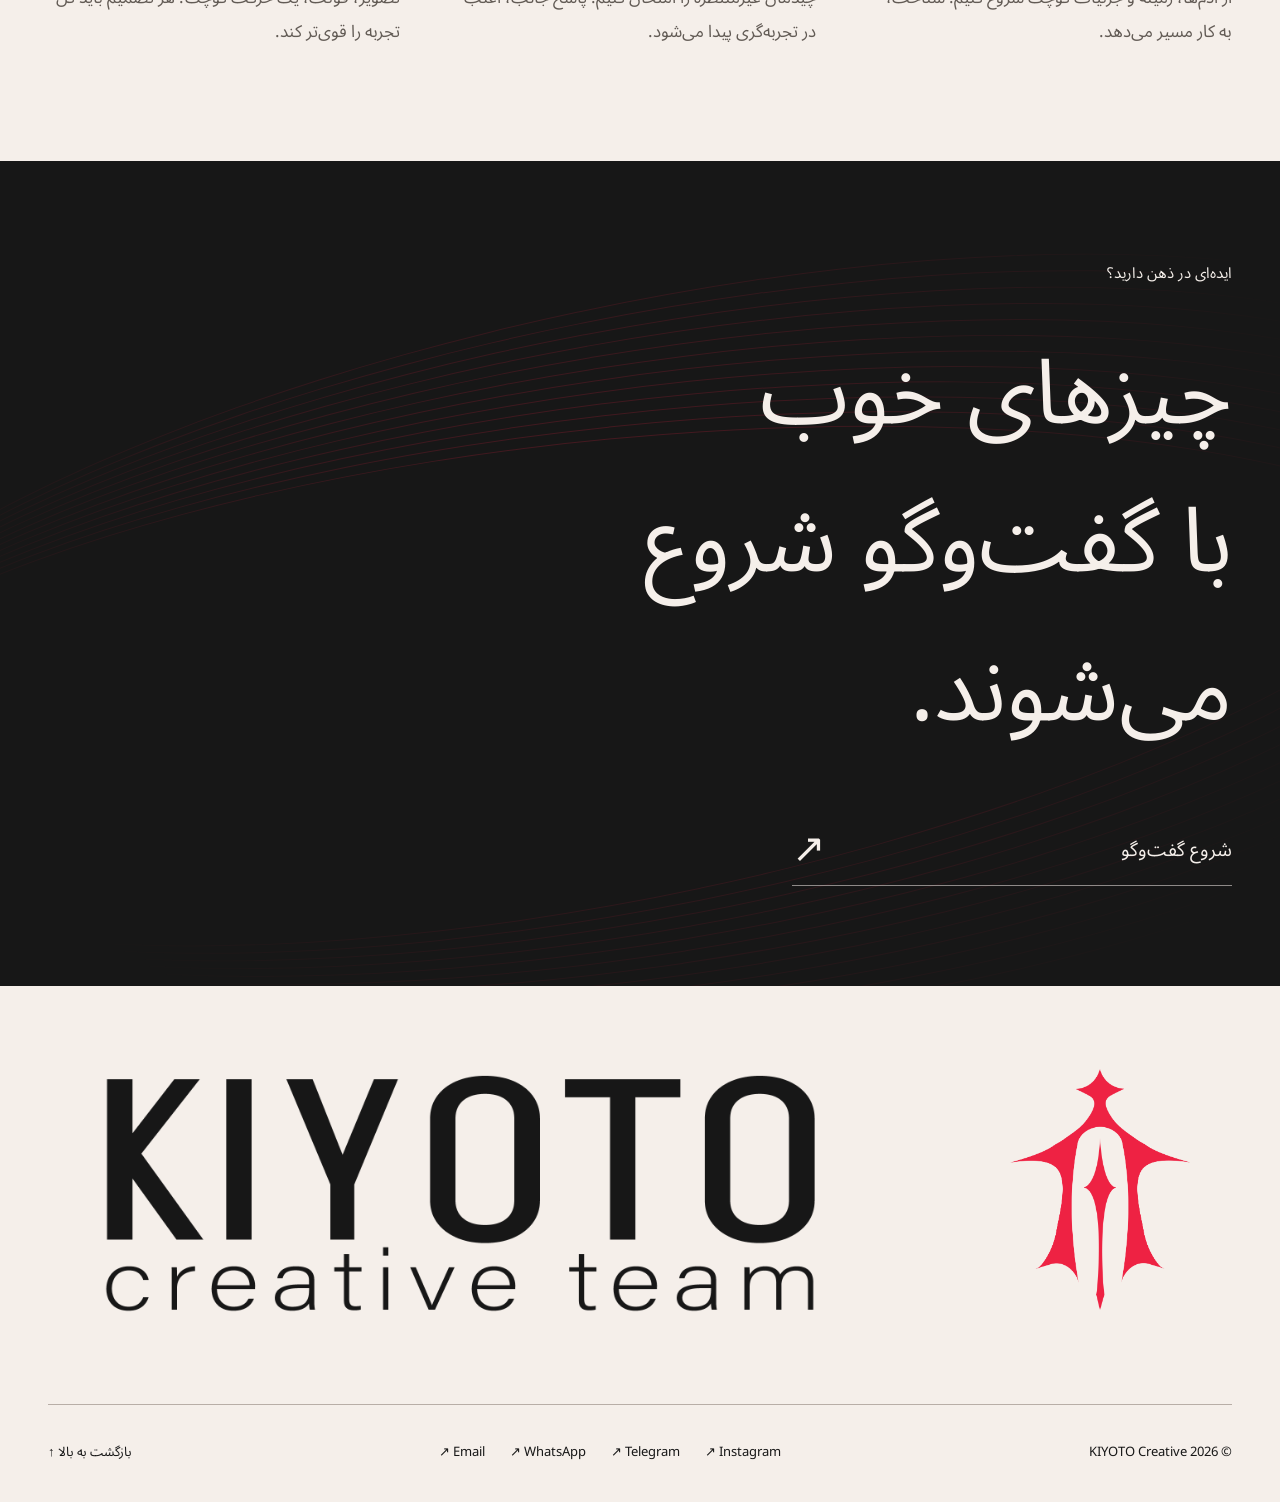
==== commit 3bd185ca: "Update portfolio with KIYOTO Editor · erfan" ====
--- a/about.html
+++ b/about.html
@@ -1,2 +1,2 @@
 <!doctype html>
-<html lang="fa" dir="rtl"><head><meta charset="utf-8"><meta name="viewport" content="width=device-width,initial-scale=1"><meta name="theme-color" content="#F5EFEA"><title>KIYOTO Creative Team</title><link rel="preload" href="assets/space-grotesk.ttf" as="font" type="font/ttf" crossorigin><link rel="stylesheet" href="assets/brand-masks.css?v=ea6741396519"><link rel="stylesheet" href="styles.css?v=574bdd9c2ec9"><script src="vendor/gsap.min.js?v=3d1bea374ab1" defer></script><script src="vendor/ScrollTrigger.min.js?v=b5bb360661f4" defer></script><script src="vendor/Flip.min.js?v=6e9434933eb2" defer></script><script src="assets/logo-points.js?v=62cf84e89394" defer></script><script src="content.js?v=70ec9538c563" defer></script><link rel="stylesheet" href="editor-runtime.css?v=fc6ba5ceea75"><script src="editor-data.js?v=d0c70ea58a18" defer></script><script src="editor-runtime.js?v=61bc8ab4eb71" defer></script><script src="motion.js?v=027f578665e7" defer></script><script src="app.js?v=abcc11b5977e" defer></script><meta name="description" content="An independent creative team. Photography, film, brand identity and design."><link rel="canonical" href="https://kiyotoadv.github.io/about.html"><link rel="icon" href="assets/site-favicon.png"><link rel="apple-touch-icon" href="assets/apple-touch-icon.png"><meta property="og:type" content="website"><meta property="og:title" content="KIYOTO Creative Team"><meta property="og:description" content="An independent creative team. Photography, film, brand identity and design."><meta property="og:url" content="https://kiyotoadv.github.io/about.html"><meta property="og:image" content="https://kiyotoadv.github.io/assets/social-preview.png"><meta name="twitter:card" content="summary_large_image"><meta name="twitter:title" content="KIYOTO Creative Team"><meta name="twitter:description" content="An independent creative team. Photography, film, brand identity and design."><meta name="twitter:image" content="https://kiyotoadv.github.io/assets/social-preview.png"></head><body data-page="about"><div id="app"></div><noscript>KIYOTO — Please enable JavaScript. لطفاً جاوااسکریپت را فعال کنید.</noscript></body></html>+<html lang="fa" dir="rtl"><head><meta charset="utf-8"><meta name="viewport" content="width=device-width,initial-scale=1"><meta name="theme-color" content="#F5EFEA"><title>KIYOTO Creative Team</title><link rel="preload" href="assets/space-grotesk.ttf" as="font" type="font/ttf" crossorigin><link rel="stylesheet" href="assets/brand-masks.css?v=ea6741396519"><link rel="stylesheet" href="styles.css?v=574bdd9c2ec9"><script src="vendor/gsap.min.js?v=3d1bea374ab1" defer></script><script src="vendor/ScrollTrigger.min.js?v=b5bb360661f4" defer></script><script src="vendor/Flip.min.js?v=6e9434933eb2" defer></script><script src="assets/logo-points.js?v=62cf84e89394" defer></script><script src="content.js?v=70ec9538c563" defer></script><link rel="stylesheet" href="editor-runtime.css?v=fc6ba5ceea75"><script src="editor-data.js?v=737ee76d7b07" defer></script><script src="editor-runtime.js?v=61bc8ab4eb71" defer></script><script src="motion.js?v=027f578665e7" defer></script><script src="app.js?v=abcc11b5977e" defer></script><meta name="description" content="An independent creative team. Photography, film, brand identity and design."><link rel="canonical" href="https://kiyotoadv.github.io/about.html"><link rel="icon" href="assets/site-favicon.png"><link rel="apple-touch-icon" href="assets/apple-touch-icon.png"><meta property="og:type" content="website"><meta property="og:title" content="KIYOTO Creative Team"><meta property="og:description" content="An independent creative team. Photography, film, brand identity and design."><meta property="og:url" content="https://kiyotoadv.github.io/about.html"><meta property="og:image" content="https://kiyotoadv.github.io/assets/social-preview.png"><meta name="twitter:card" content="summary_large_image"><meta name="twitter:title" content="KIYOTO Creative Team"><meta name="twitter:description" content="An independent creative team. Photography, film, brand identity and design."><meta name="twitter:image" content="https://kiyotoadv.github.io/assets/social-preview.png"></head><body data-page="about"><div id="app"></div><noscript>KIYOTO — Please enable JavaScript. لطفاً جاوااسکریپت را فعال کنید.</noscript></body></html>
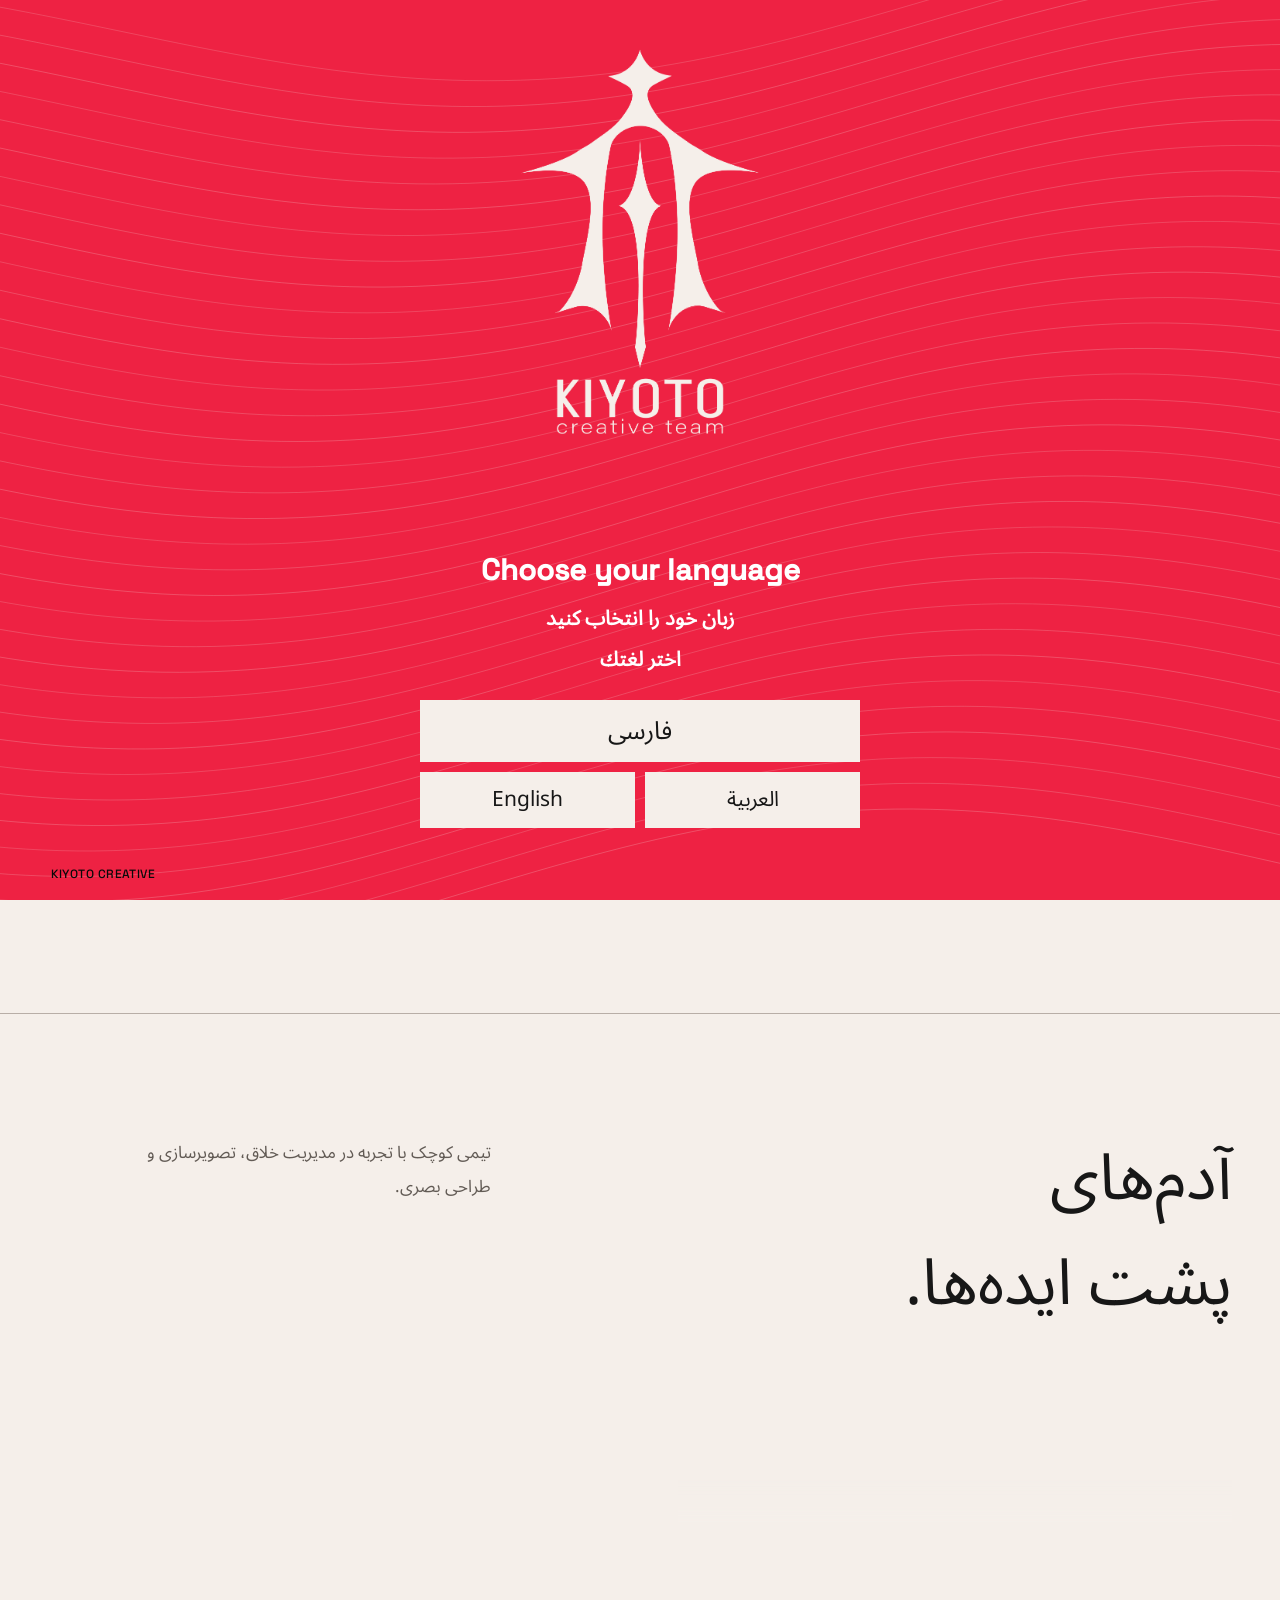
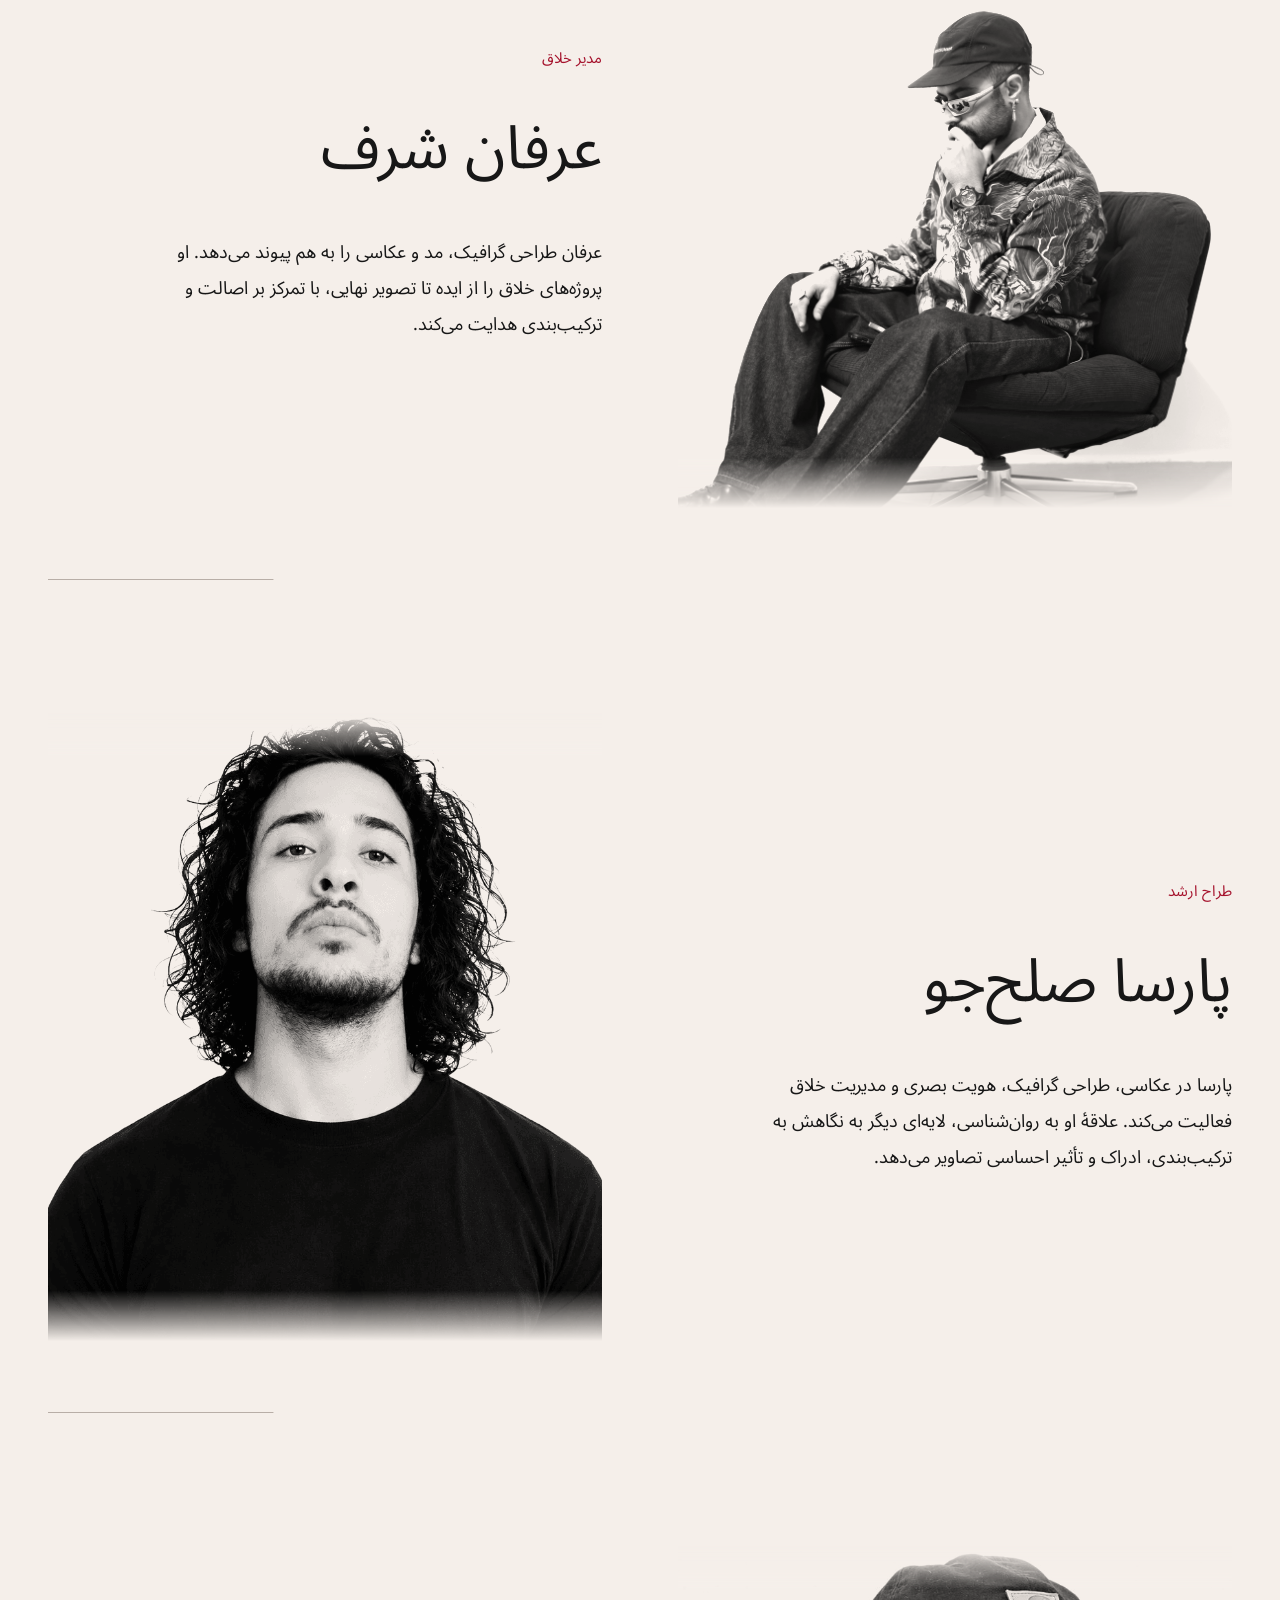
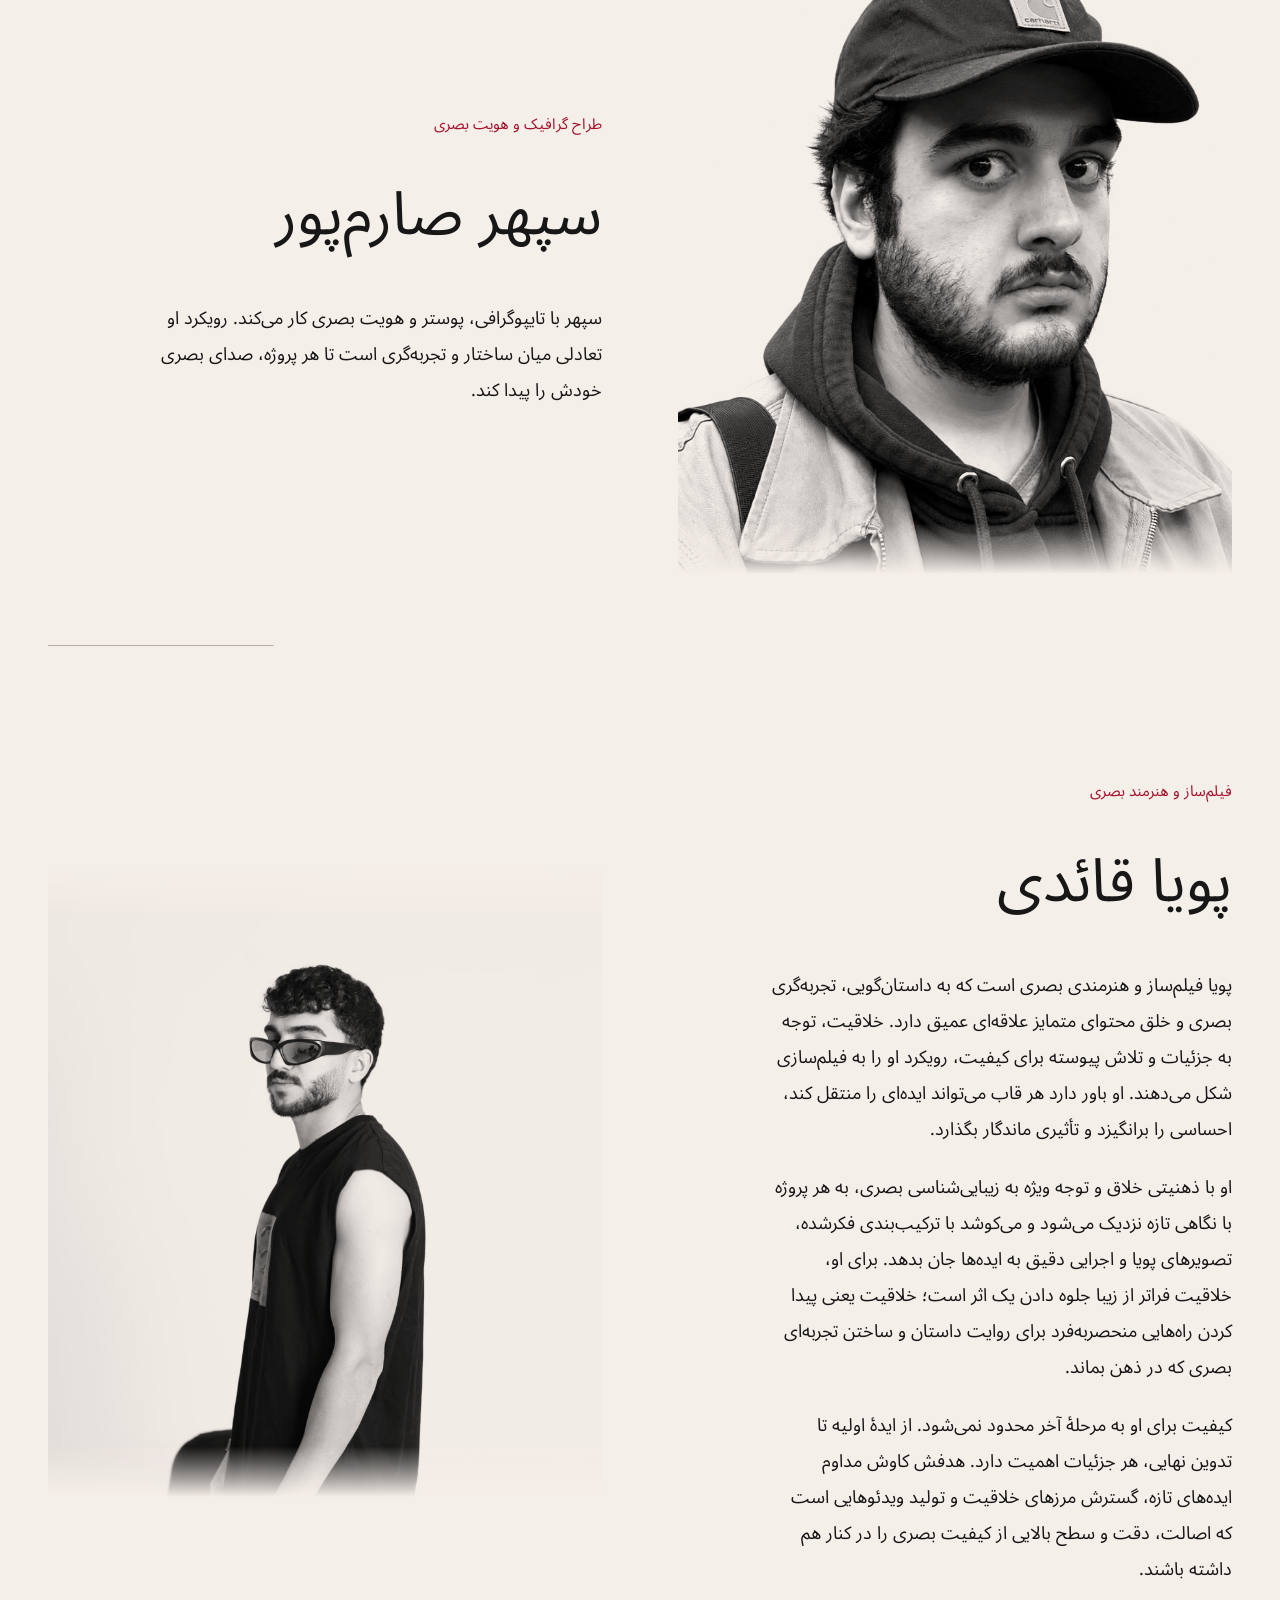
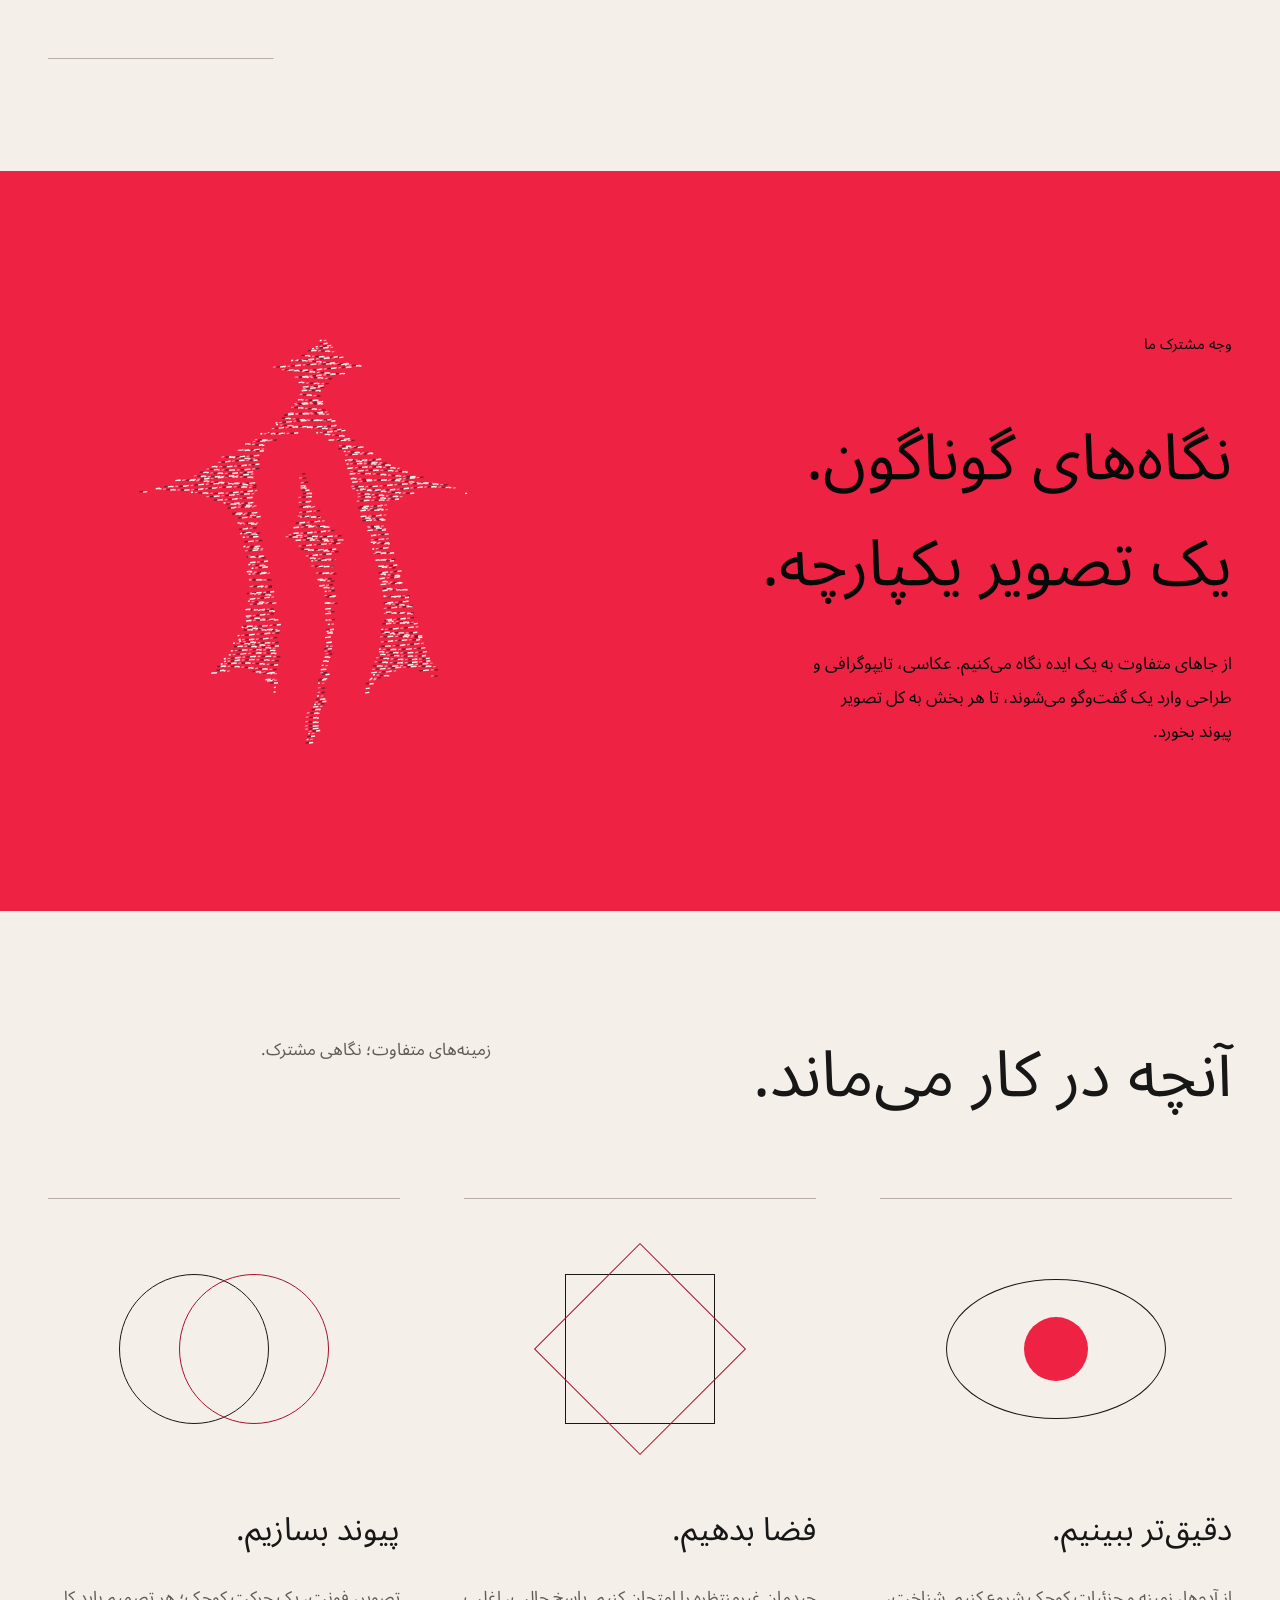
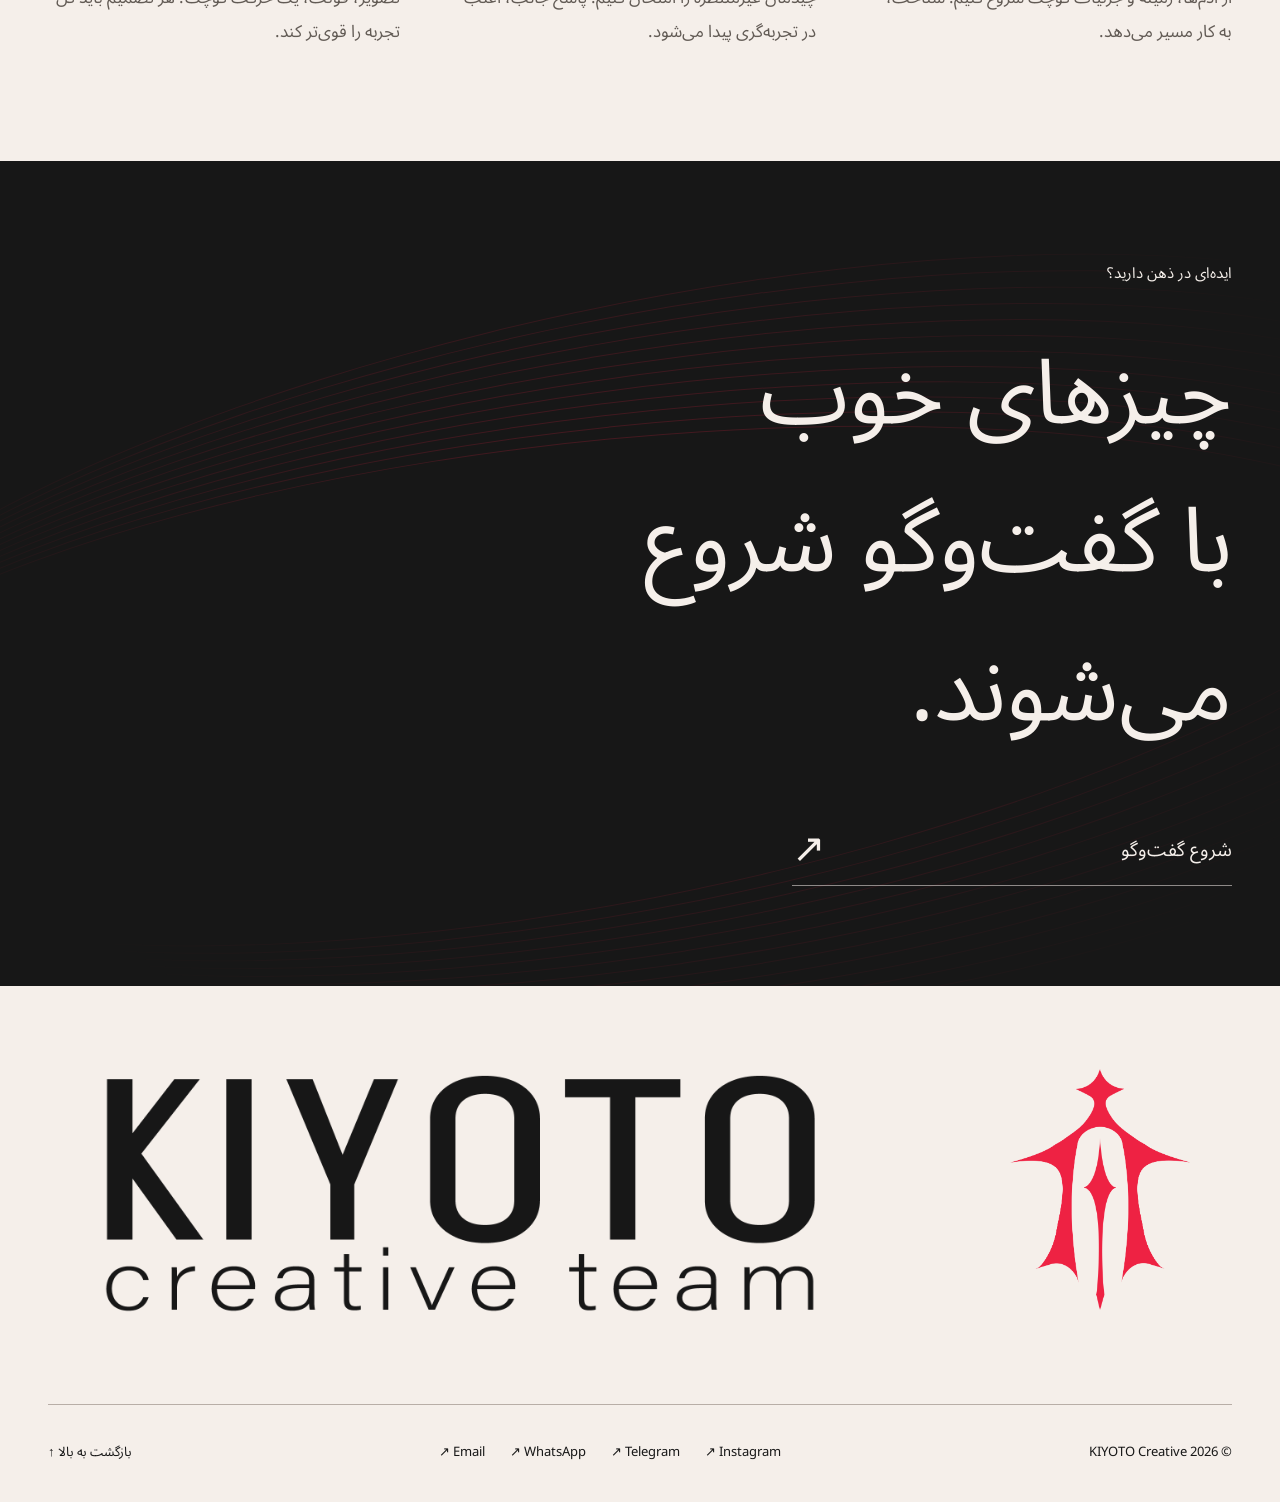
==== commit 08af1de9: "Make mobile particle fields swipe-responsive and layer process art behind text" ====
--- a/about.html
+++ b/about.html
@@ -1,2 +1,2 @@
 <!doctype html>
-<html lang="fa" dir="rtl"><head><meta charset="utf-8"><meta name="viewport" content="width=device-width,initial-scale=1"><meta name="theme-color" content="#F5EFEA"><title>KIYOTO Creative Team</title><link rel="preload" href="assets/space-grotesk.ttf" as="font" type="font/ttf" crossorigin><link rel="stylesheet" href="assets/brand-masks.css?v=ea6741396519"><link rel="stylesheet" href="styles.css?v=574bdd9c2ec9"><script src="vendor/gsap.min.js?v=3d1bea374ab1" defer></script><script src="vendor/ScrollTrigger.min.js?v=b5bb360661f4" defer></script><script src="vendor/Flip.min.js?v=6e9434933eb2" defer></script><script src="assets/logo-points.js?v=62cf84e89394" defer></script><script src="content.js?v=70ec9538c563" defer></script><link rel="stylesheet" href="editor-runtime.css?v=fc6ba5ceea75"><script src="editor-data.js?v=737ee76d7b07" defer></script><script src="editor-runtime.js?v=61bc8ab4eb71" defer></script><script src="motion.js?v=027f578665e7" defer></script><script src="app.js?v=abcc11b5977e" defer></script><meta name="description" content="An independent creative team. Photography, film, brand identity and design."><link rel="canonical" href="https://kiyotoadv.github.io/about.html"><link rel="icon" href="assets/site-favicon.png"><link rel="apple-touch-icon" href="assets/apple-touch-icon.png"><meta property="og:type" content="website"><meta property="og:title" content="KIYOTO Creative Team"><meta property="og:description" content="An independent creative team. Photography, film, brand identity and design."><meta property="og:url" content="https://kiyotoadv.github.io/about.html"><meta property="og:image" content="https://kiyotoadv.github.io/assets/social-preview.png"><meta name="twitter:card" content="summary_large_image"><meta name="twitter:title" content="KIYOTO Creative Team"><meta name="twitter:description" content="An independent creative team. Photography, film, brand identity and design."><meta name="twitter:image" content="https://kiyotoadv.github.io/assets/social-preview.png"></head><body data-page="about"><div id="app"></div><noscript>KIYOTO — Please enable JavaScript. لطفاً جاوااسکریپت را فعال کنید.</noscript></body></html>+<html lang="fa" dir="rtl"><head><meta charset="utf-8"><meta name="viewport" content="width=device-width,initial-scale=1"><meta name="theme-color" content="#F5EFEA"><title>KIYOTO Creative Team</title><link rel="preload" href="assets/space-grotesk.ttf" as="font" type="font/ttf" crossorigin><link rel="stylesheet" href="assets/brand-masks.css?v=ea6741396519"><link rel="stylesheet" href="styles.css?v=dd0e1401e70e"><script src="vendor/gsap.min.js?v=3d1bea374ab1" defer></script><script src="vendor/ScrollTrigger.min.js?v=b5bb360661f4" defer></script><script src="vendor/Flip.min.js?v=6e9434933eb2" defer></script><script src="assets/logo-points.js?v=62cf84e89394" defer></script><script src="content.js?v=70ec9538c563" defer></script><link rel="stylesheet" href="editor-runtime.css?v=fc6ba5ceea75"><script src="editor-data.js?v=737ee76d7b07" defer></script><script src="editor-runtime.js?v=61bc8ab4eb71" defer></script><script src="motion.js?v=8f7c773cee5e" defer></script><script src="app.js?v=735cf8516bc5" defer></script><meta name="description" content="An independent creative team. Photography, film, brand identity and design."><link rel="canonical" href="https://kiyotoadv.github.io/about.html"><link rel="icon" href="assets/site-favicon.png"><link rel="apple-touch-icon" href="assets/apple-touch-icon.png"><meta property="og:type" content="website"><meta property="og:title" content="KIYOTO Creative Team"><meta property="og:description" content="An independent creative team. Photography, film, brand identity and design."><meta property="og:url" content="https://kiyotoadv.github.io/about.html"><meta property="og:image" content="https://kiyotoadv.github.io/assets/social-preview.png"><meta name="twitter:card" content="summary_large_image"><meta name="twitter:title" content="KIYOTO Creative Team"><meta name="twitter:description" content="An independent creative team. Photography, film, brand identity and design."><meta name="twitter:image" content="https://kiyotoadv.github.io/assets/social-preview.png"></head><body data-page="about"><div id="app"></div><noscript>KIYOTO — Please enable JavaScript. لطفاً جاوااسکریپت را فعال کنید.</noscript></body></html>
--- a/styles.css
+++ b/styles.css
@@ -89,3 +89,18 @@
  .footer-bottom{gap:40px}
  .project-dialog{width:min(1120px,calc(100vw - 96px))}
 }
+
+/* On phones the process study sits quietly behind the essays, with no duplicate navigation. */
+@media(max-width:900px){
+ .practice-section{display:grid;grid-template-columns:minmax(0,1fr);position:relative;isolation:isolate;gap:0}
+ .proof-column{grid-area:1/1;position:relative;top:auto;z-index:0;align-self:stretch;min-width:0;padding:0;margin:0;border:0;background:transparent;pointer-events:none;user-select:none}
+ .proof-sticky{position:sticky;top:calc((100svh - min(90vw,440px))/2);width:100%;height:min(90vw,440px);max-width:none;margin:0}
+ .proof-board{width:min(100%,440px);height:auto;aspect-ratio:1;margin-inline:auto;opacity:.14;background:transparent;filter:saturate(.45);mask-image:radial-gradient(ellipse,#000 28%,transparent 75%);-webkit-mask-image:radial-gradient(ellipse,#000 28%,transparent 75%)}
+ .proof-grid,.proof-caption,.stage-buttons{display:none}
+ .stage-essays{grid-area:1/1;position:relative;z-index:1;min-width:0}
+ .stage{min-height:85svh;padding:64px 0;scroll-margin-top:40px}
+ .stage h2{font-size:clamp(34px,8vw,52px);max-width:16ch}
+ .stage h2,.stage p{text-shadow:0 1px 5px var(--paper),0 -1px 5px var(--paper)}
+ .stage p{max-width:48ch}
+ html[dir=rtl] .stage h2{font-size:clamp(30px,7vw,42px)}
+}
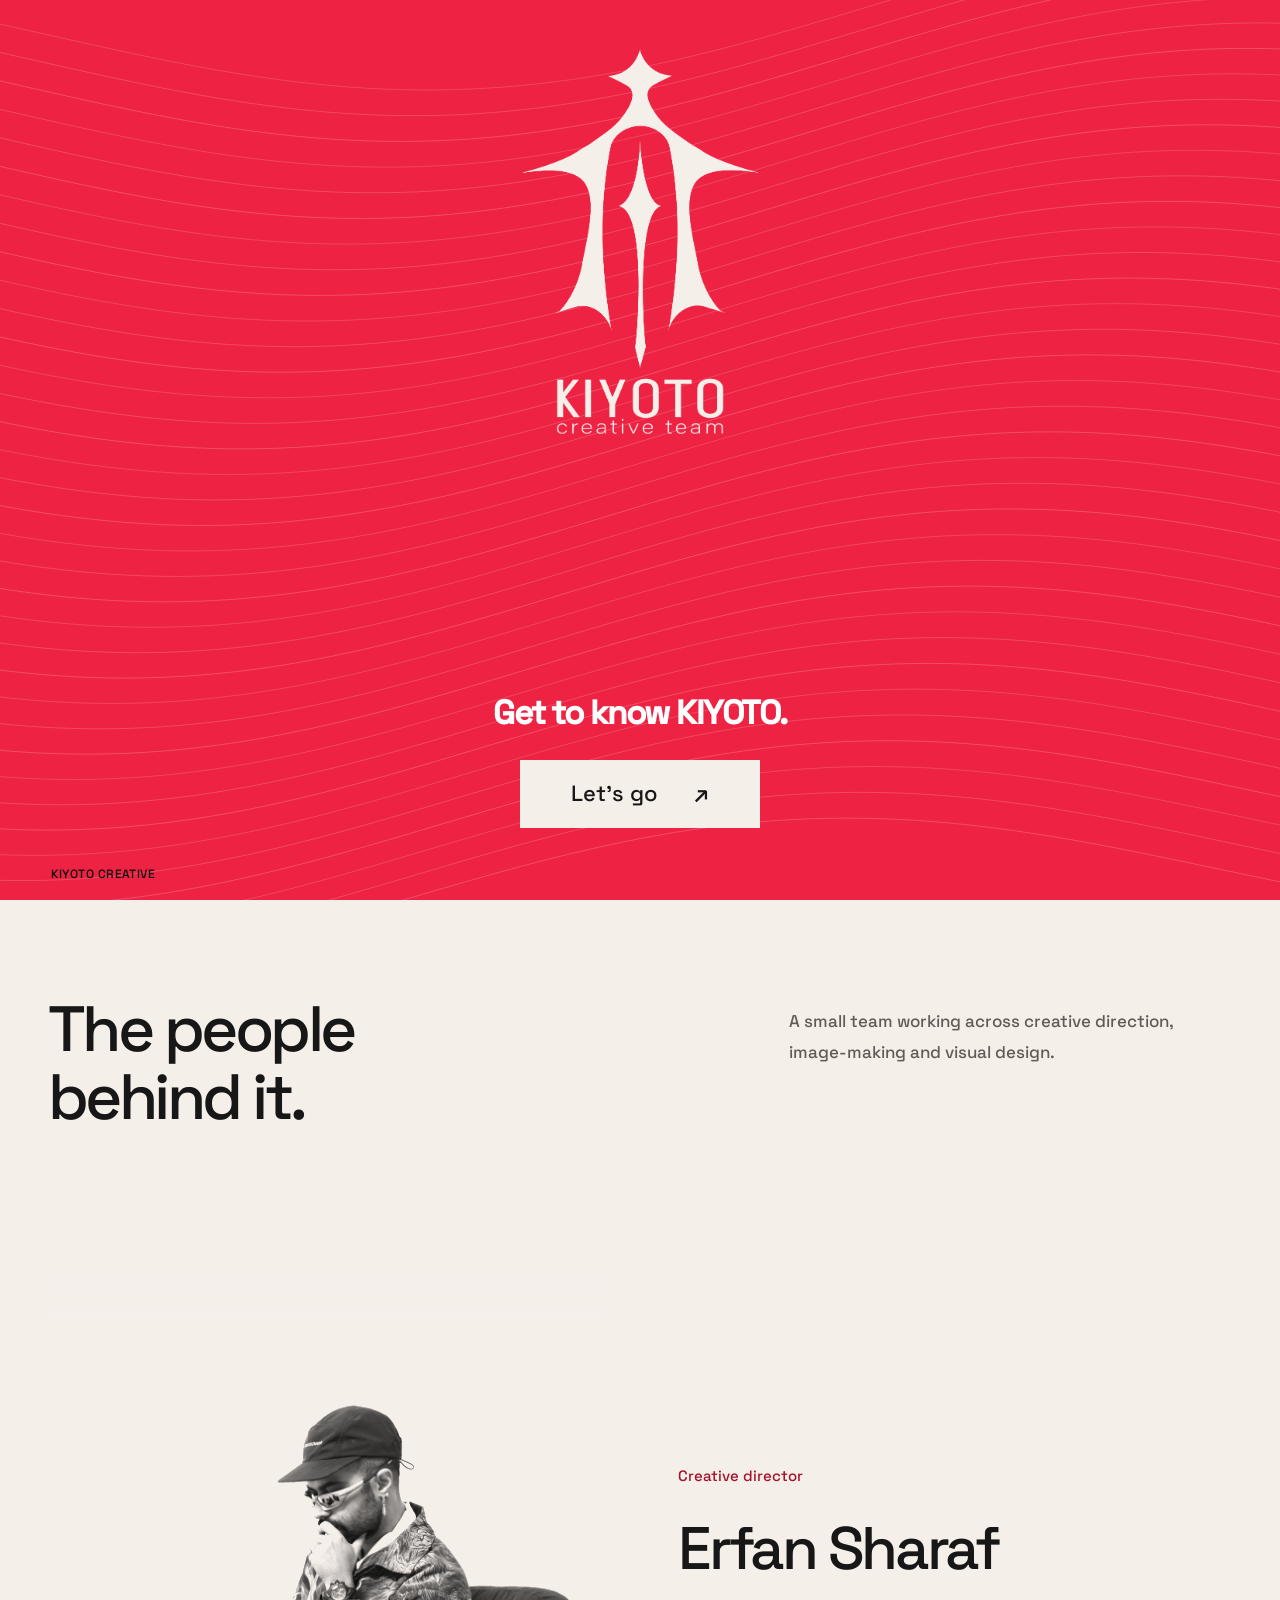
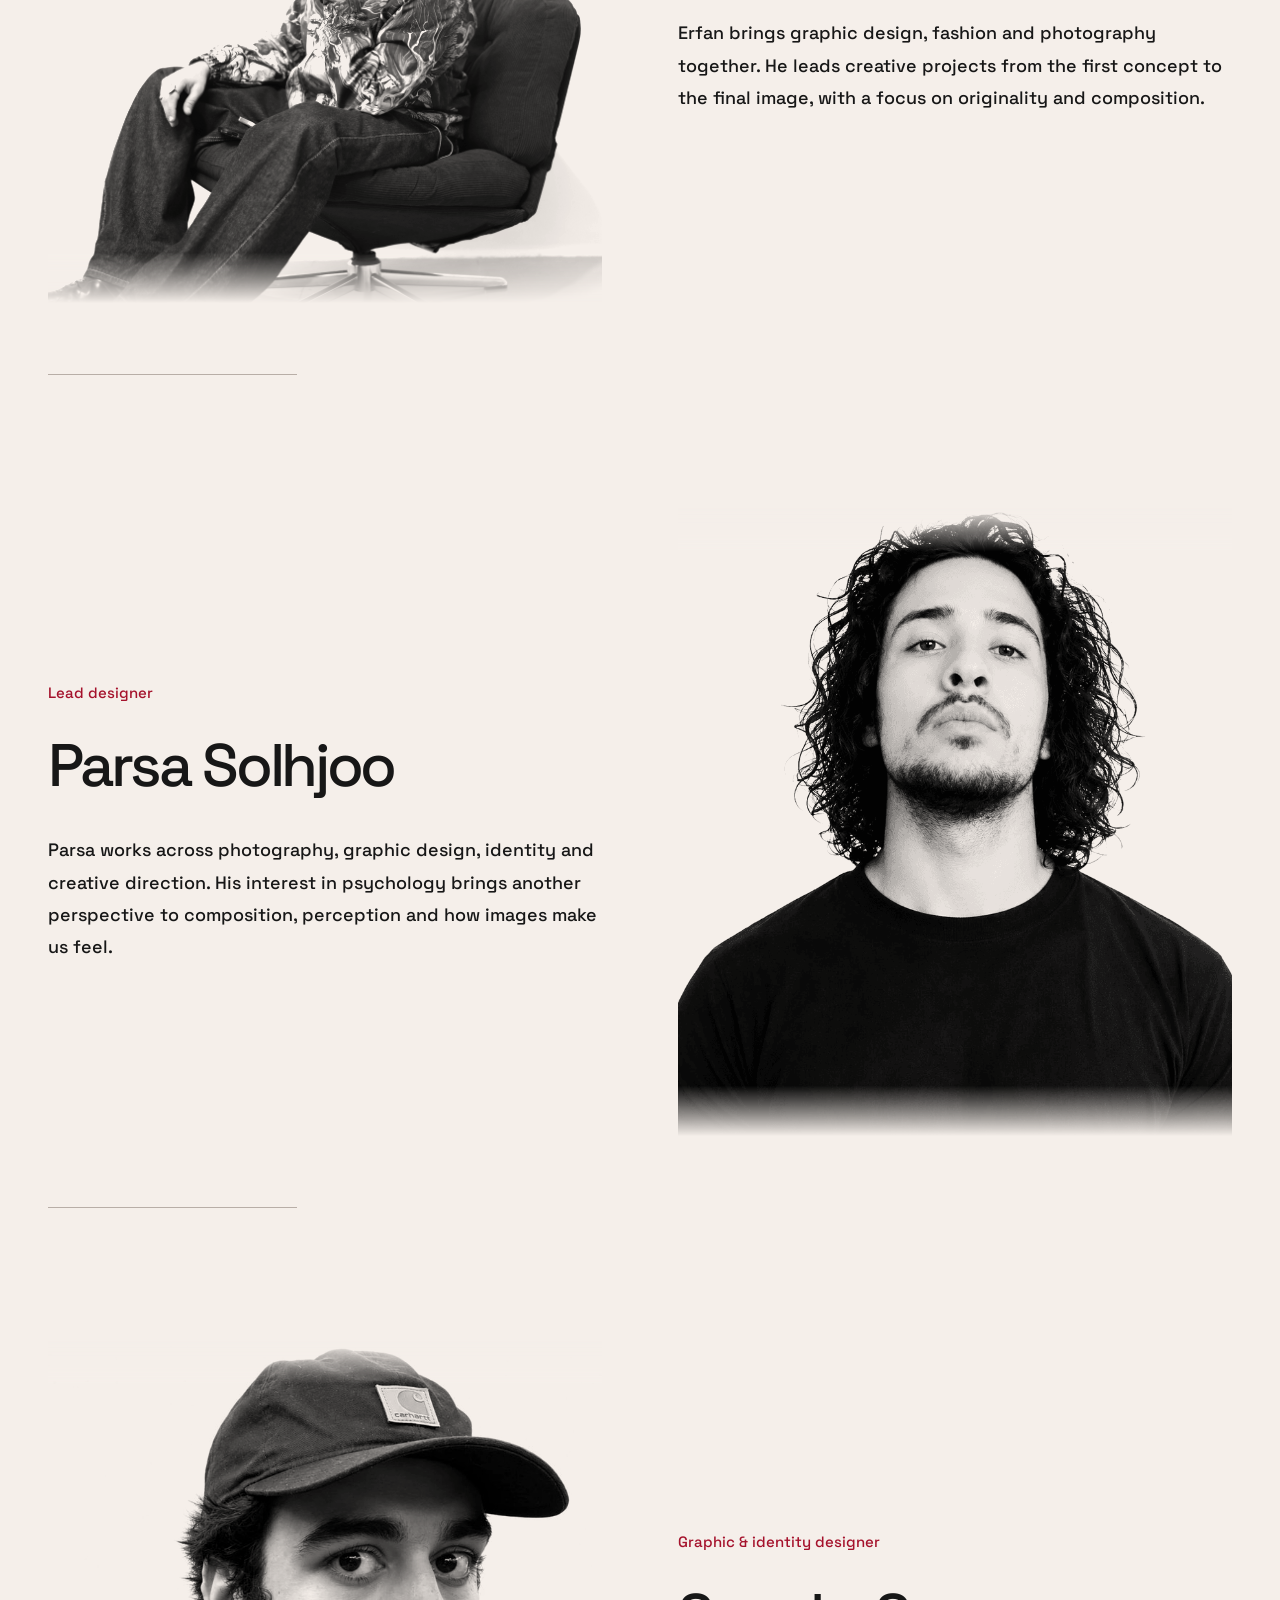
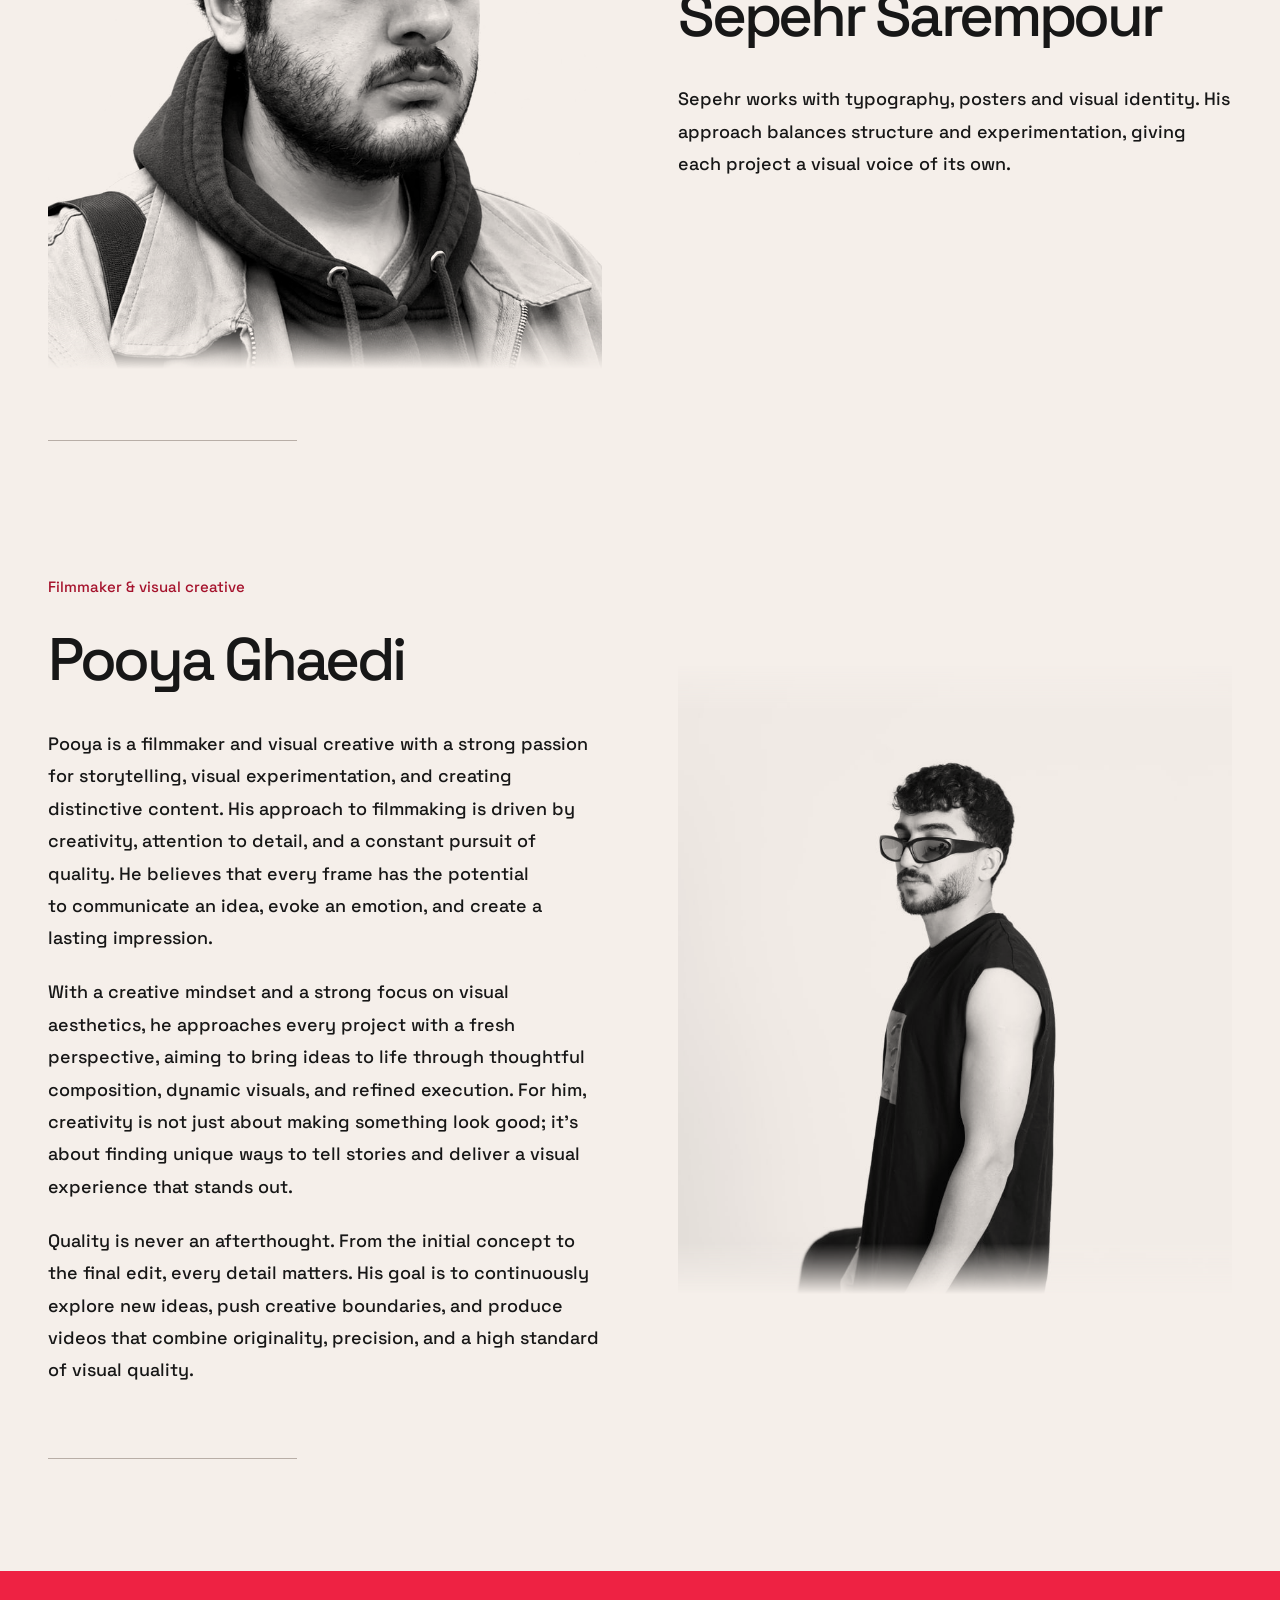
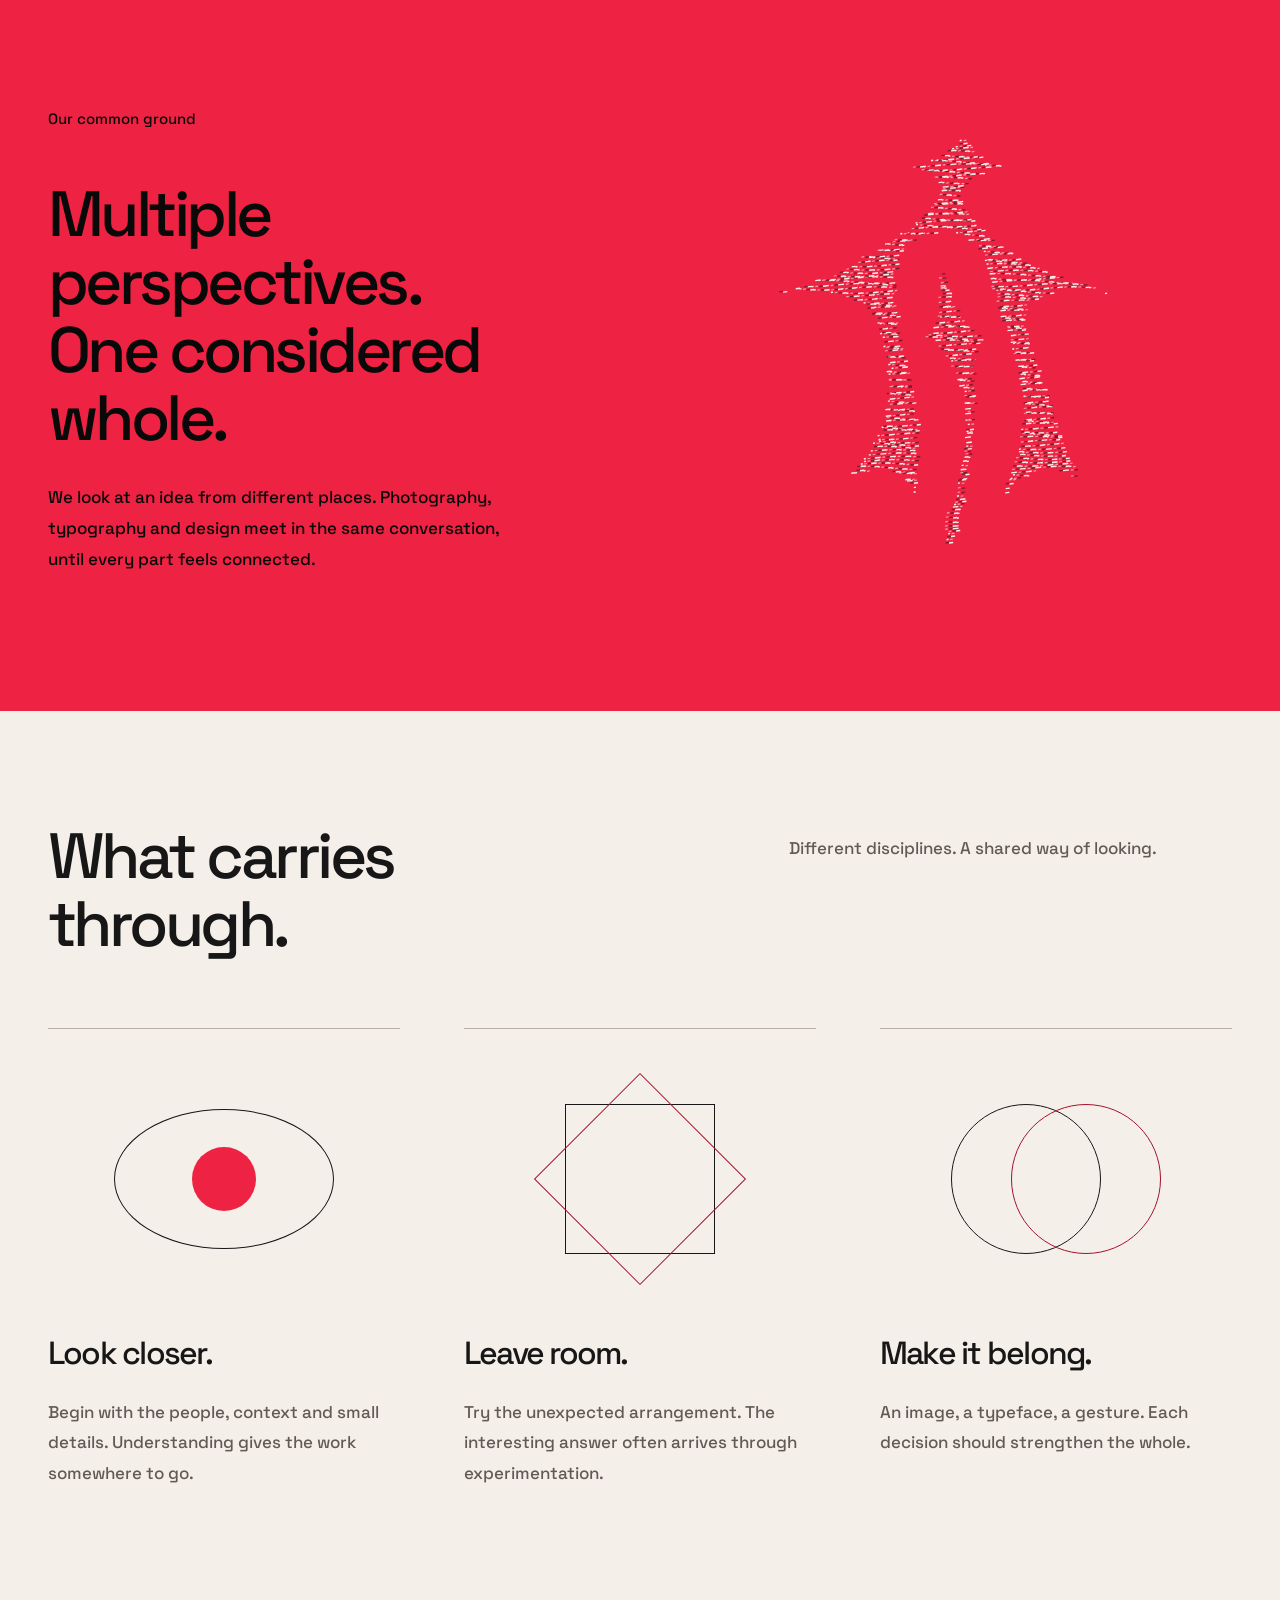
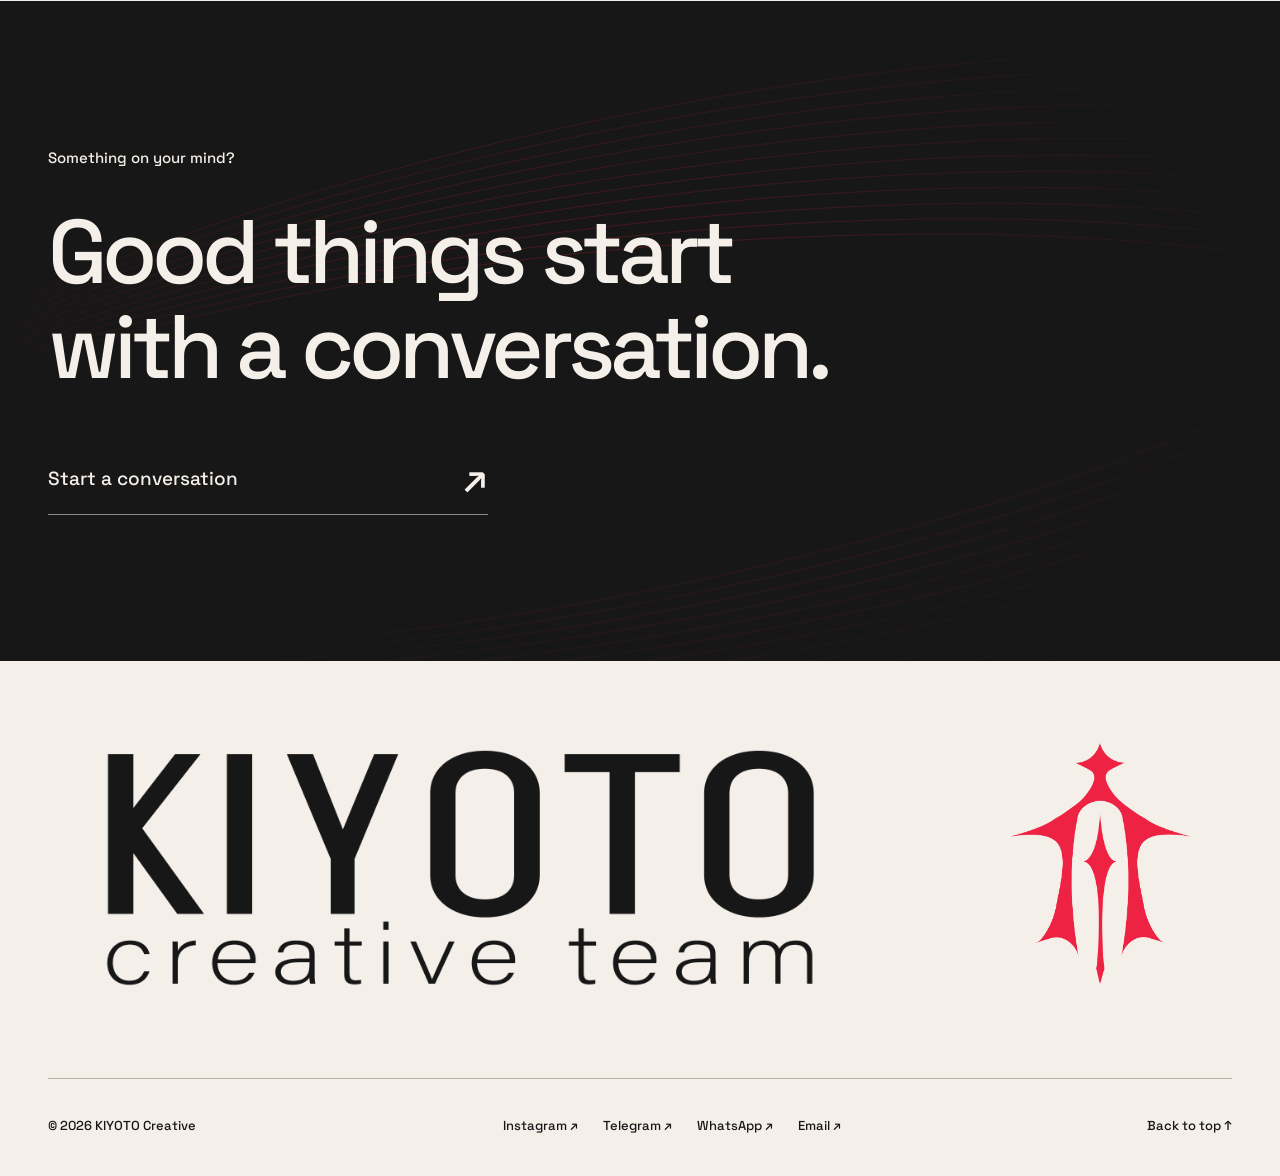
==== commit b8828106: "Simplify welcome to English and Persian and ease interactive logo motion" ====
--- a/about.html
+++ b/about.html
@@ -1,2 +1,2 @@
 <!doctype html>
-<html lang="fa" dir="rtl"><head><meta charset="utf-8"><meta name="viewport" content="width=device-width,initial-scale=1"><meta name="theme-color" content="#F5EFEA"><title>KIYOTO Creative Team</title><link rel="preload" href="assets/space-grotesk.ttf" as="font" type="font/ttf" crossorigin><link rel="stylesheet" href="assets/brand-masks.css?v=ea6741396519"><link rel="stylesheet" href="styles.css?v=dd0e1401e70e"><script src="vendor/gsap.min.js?v=3d1bea374ab1" defer></script><script src="vendor/ScrollTrigger.min.js?v=b5bb360661f4" defer></script><script src="vendor/Flip.min.js?v=6e9434933eb2" defer></script><script src="assets/logo-points.js?v=62cf84e89394" defer></script><script src="content.js?v=70ec9538c563" defer></script><link rel="stylesheet" href="editor-runtime.css?v=fc6ba5ceea75"><script src="editor-data.js?v=737ee76d7b07" defer></script><script src="editor-runtime.js?v=61bc8ab4eb71" defer></script><script src="motion.js?v=8f7c773cee5e" defer></script><script src="app.js?v=735cf8516bc5" defer></script><meta name="description" content="An independent creative team. Photography, film, brand identity and design."><link rel="canonical" href="https://kiyotoadv.github.io/about.html"><link rel="icon" href="assets/site-favicon.png"><link rel="apple-touch-icon" href="assets/apple-touch-icon.png"><meta property="og:type" content="website"><meta property="og:title" content="KIYOTO Creative Team"><meta property="og:description" content="An independent creative team. Photography, film, brand identity and design."><meta property="og:url" content="https://kiyotoadv.github.io/about.html"><meta property="og:image" content="https://kiyotoadv.github.io/assets/social-preview.png"><meta name="twitter:card" content="summary_large_image"><meta name="twitter:title" content="KIYOTO Creative Team"><meta name="twitter:description" content="An independent creative team. Photography, film, brand identity and design."><meta name="twitter:image" content="https://kiyotoadv.github.io/assets/social-preview.png"></head><body data-page="about"><div id="app"></div><noscript>KIYOTO — Please enable JavaScript. لطفاً جاوااسکریپت را فعال کنید.</noscript></body></html>+<html lang="en" dir="ltr"><head><meta charset="utf-8"><meta name="viewport" content="width=device-width,initial-scale=1"><meta name="theme-color" content="#F5EFEA"><title>KIYOTO Creative Team</title><link rel="preload" href="assets/space-grotesk.ttf" as="font" type="font/ttf" crossorigin><link rel="stylesheet" href="assets/brand-masks.css?v=ea6741396519"><link rel="stylesheet" href="styles.css?v=b2bd8553d258"><script src="vendor/gsap.min.js?v=3d1bea374ab1" defer></script><script src="vendor/ScrollTrigger.min.js?v=b5bb360661f4" defer></script><script src="vendor/Flip.min.js?v=6e9434933eb2" defer></script><script src="assets/logo-points.js?v=62cf84e89394" defer></script><script src="content.js?v=c83c86eb7b8a" defer></script><link rel="stylesheet" href="editor-runtime.css?v=fc6ba5ceea75"><script src="editor-data.js?v=737ee76d7b07" defer></script><script src="editor-runtime.js?v=1d9a0e1e2d4f" defer></script><script src="motion.js?v=dfb7d6c43d2a" defer></script><script src="app.js?v=544a3bed52ea" defer></script><meta name="description" content="An independent creative team. Photography, film, brand identity and design."><link rel="canonical" href="https://kiyotoadv.github.io/about.html"><link rel="icon" href="assets/site-favicon.png"><link rel="apple-touch-icon" href="assets/apple-touch-icon.png"><meta property="og:type" content="website"><meta property="og:title" content="KIYOTO Creative Team"><meta property="og:description" content="An independent creative team. Photography, film, brand identity and design."><meta property="og:url" content="https://kiyotoadv.github.io/about.html"><meta property="og:image" content="https://kiyotoadv.github.io/assets/social-preview.png"><meta name="twitter:card" content="summary_large_image"><meta name="twitter:title" content="KIYOTO Creative Team"><meta name="twitter:description" content="An independent creative team. Photography, film, brand identity and design."><meta name="twitter:image" content="https://kiyotoadv.github.io/assets/social-preview.png"></head><body data-page="about"><div id="app"></div><noscript>KIYOTO — Please enable JavaScript. لطفاً جاوااسکریپت را فعال کنید.</noscript></body></html>
--- a/styles.css
+++ b/styles.css
@@ -104,3 +104,6 @@
  .stage p{max-width:48ch}
  html[dir=rtl] .stage h2{font-size:clamp(30px,7vw,42px)}
 }
+
+/* Two-language navigation; a single welcome action. */
+.tools [data-language][lang=fa]{font-family:Persian,Arial,sans-serif;font-size:14px}.intro-gate .gate-options h2{font-size:clamp(25px,2.6vw,38px);line-height:1.25;margin-bottom:26px}.intro-gate .gate-enter{display:inline-flex;align-items:center;justify-content:center;gap:36px;min-width:240px;min-height:60px;padding:14px 28px;background:var(--paper);color:var(--ink);border:1px solid var(--paper);font-size:22px;transition:background .25s,color .25s}.intro-gate .gate-enter:hover{background:var(--ink);color:var(--paper);border-color:var(--ink)}.intro-gate .gate-enter:focus-visible{outline-color:var(--ink)}html[lang=fa] .intro-gate .gate-options h2{font-family:Persian,Arial,sans-serif;letter-spacing:0;line-height:1.8}.intro-gate .gate-enter span{font-size:24px}@media(max-height:650px){.intro-gate .gate-options h2{font-size:25px;margin-bottom:18px}.intro-gate .gate-enter{min-height:52px;font-size:20px}}
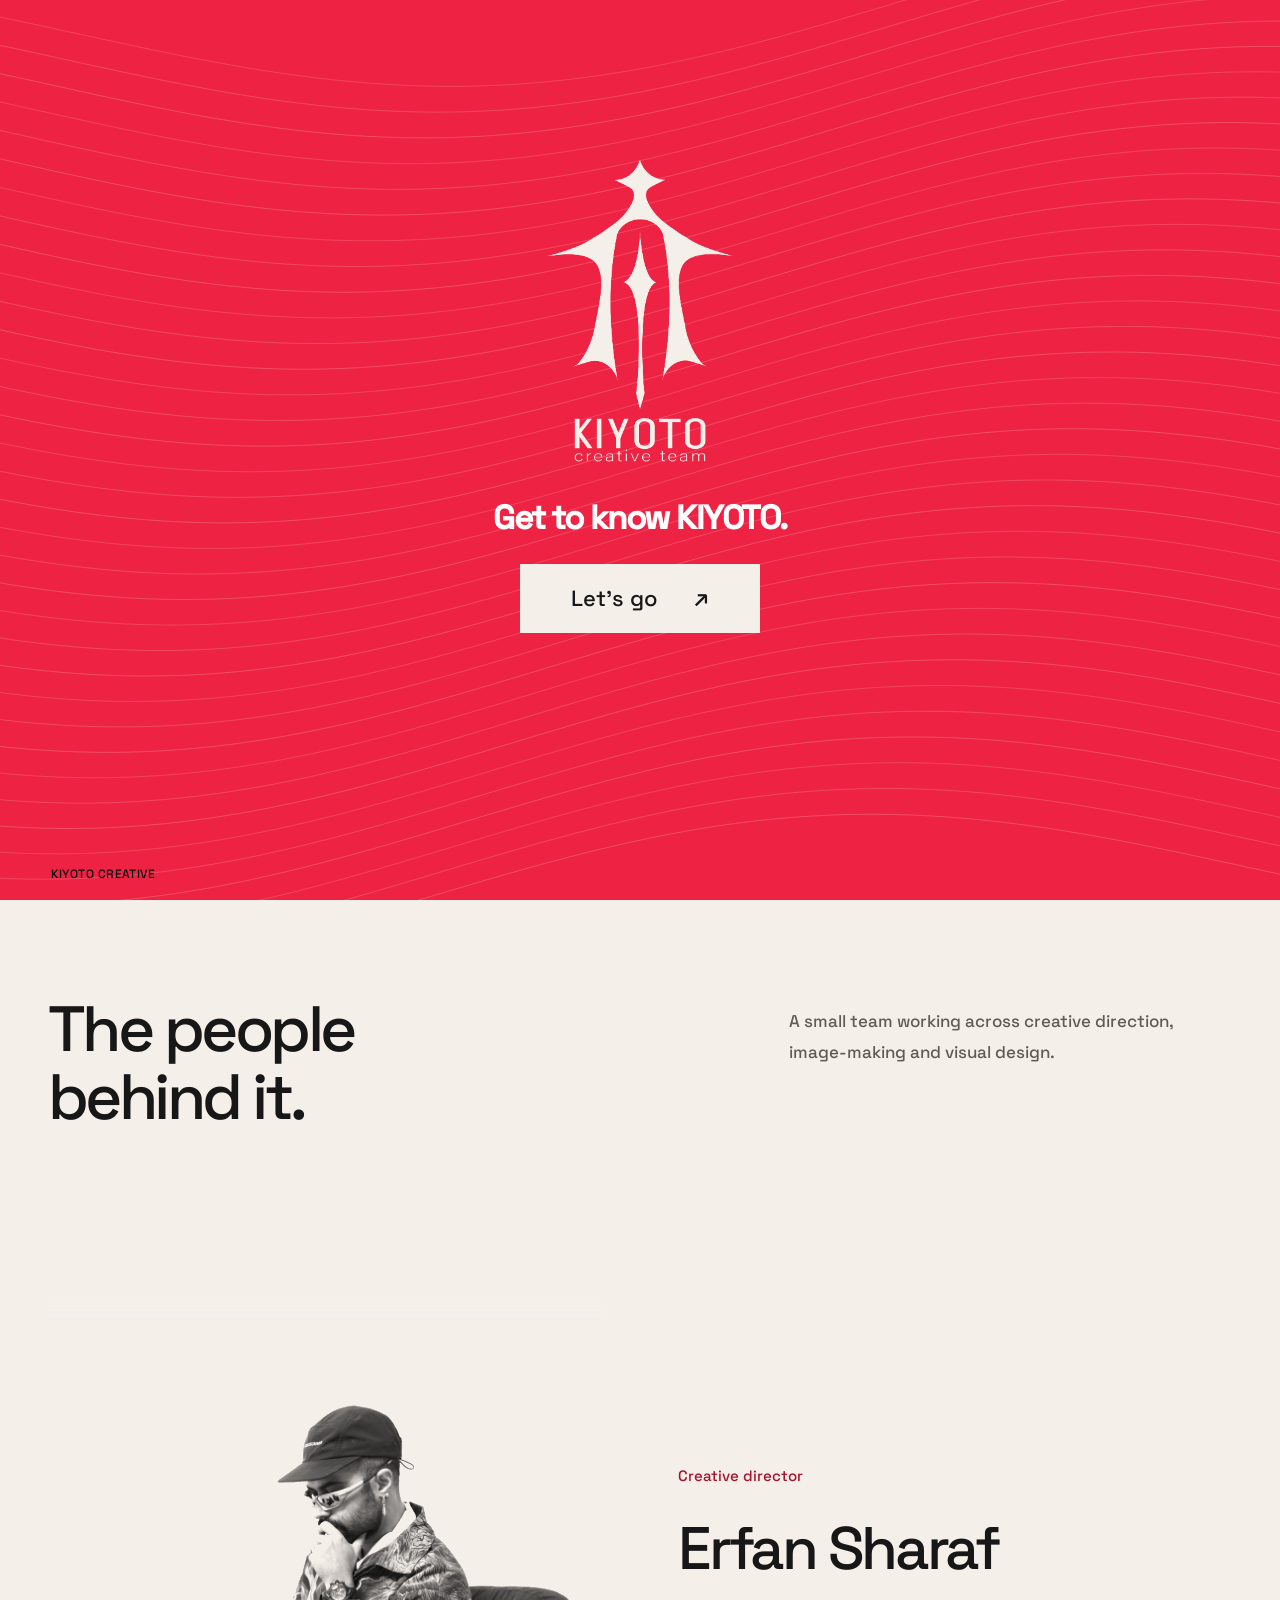
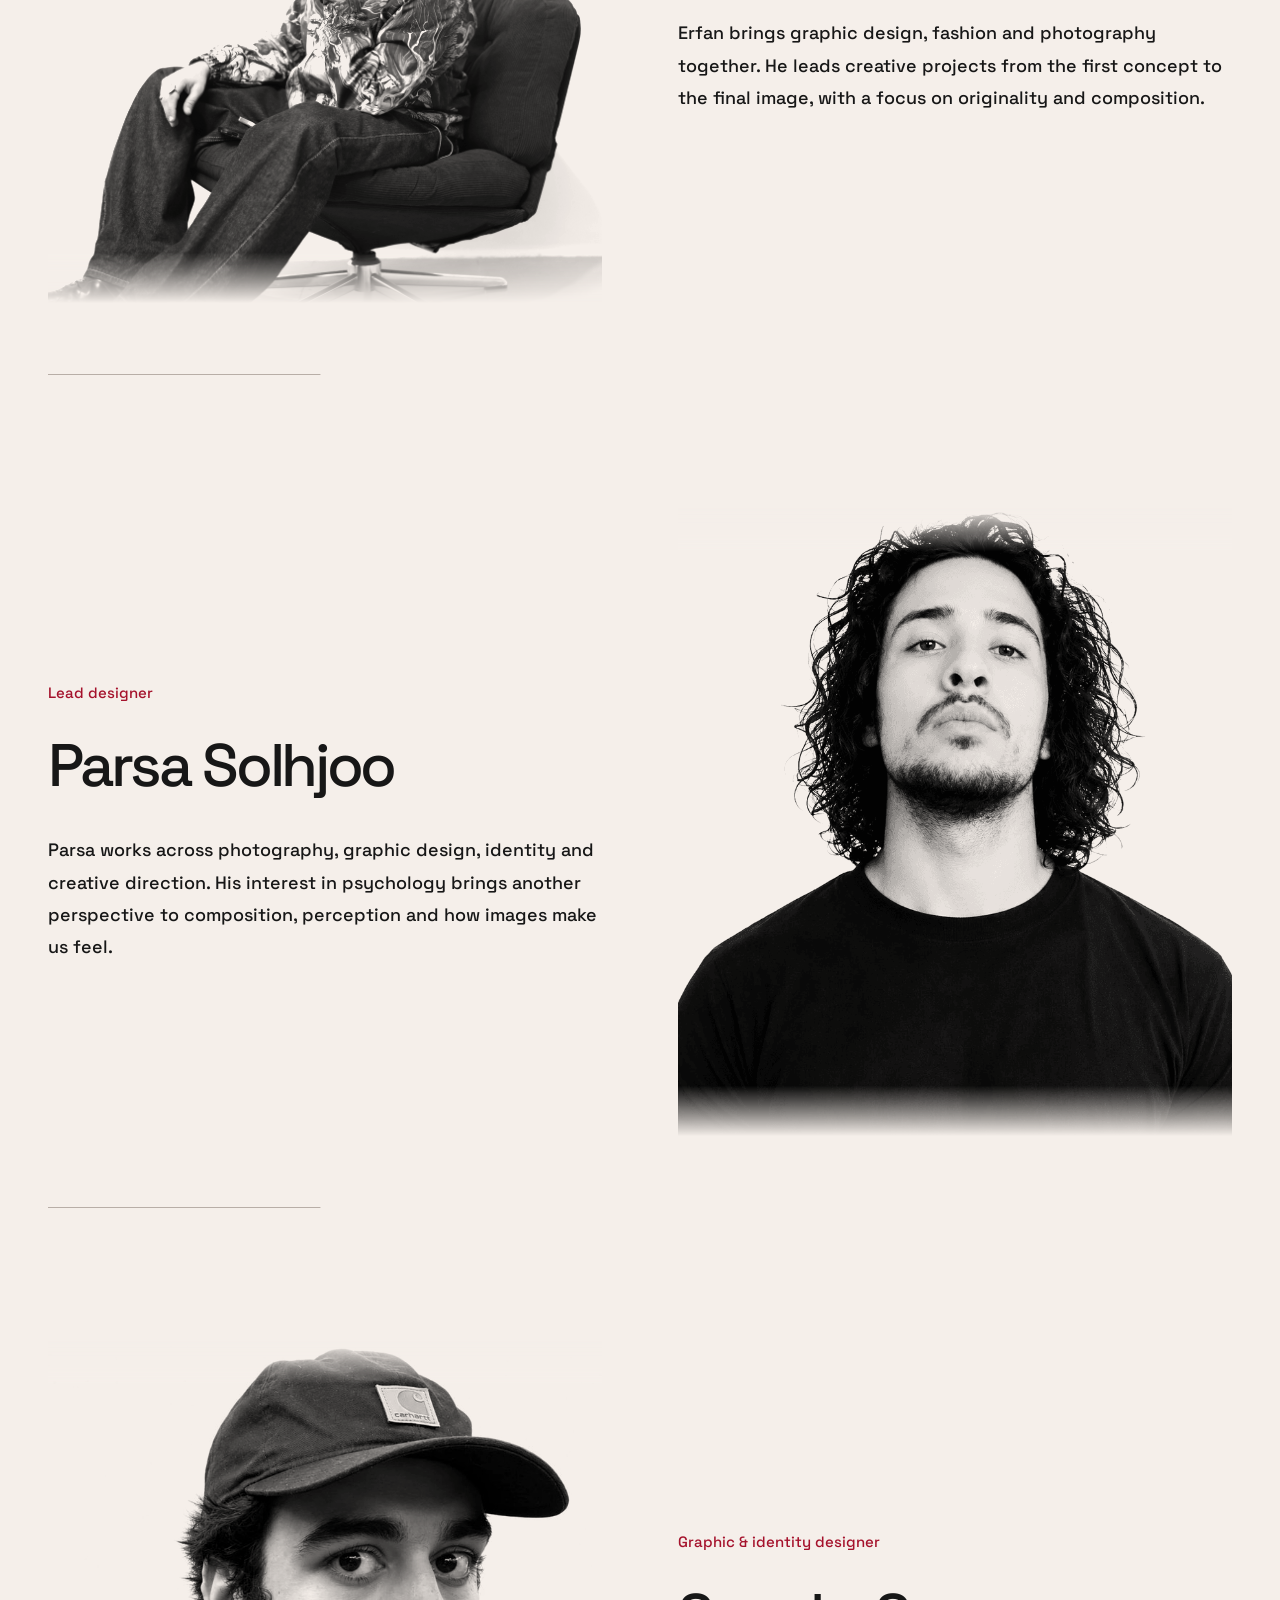
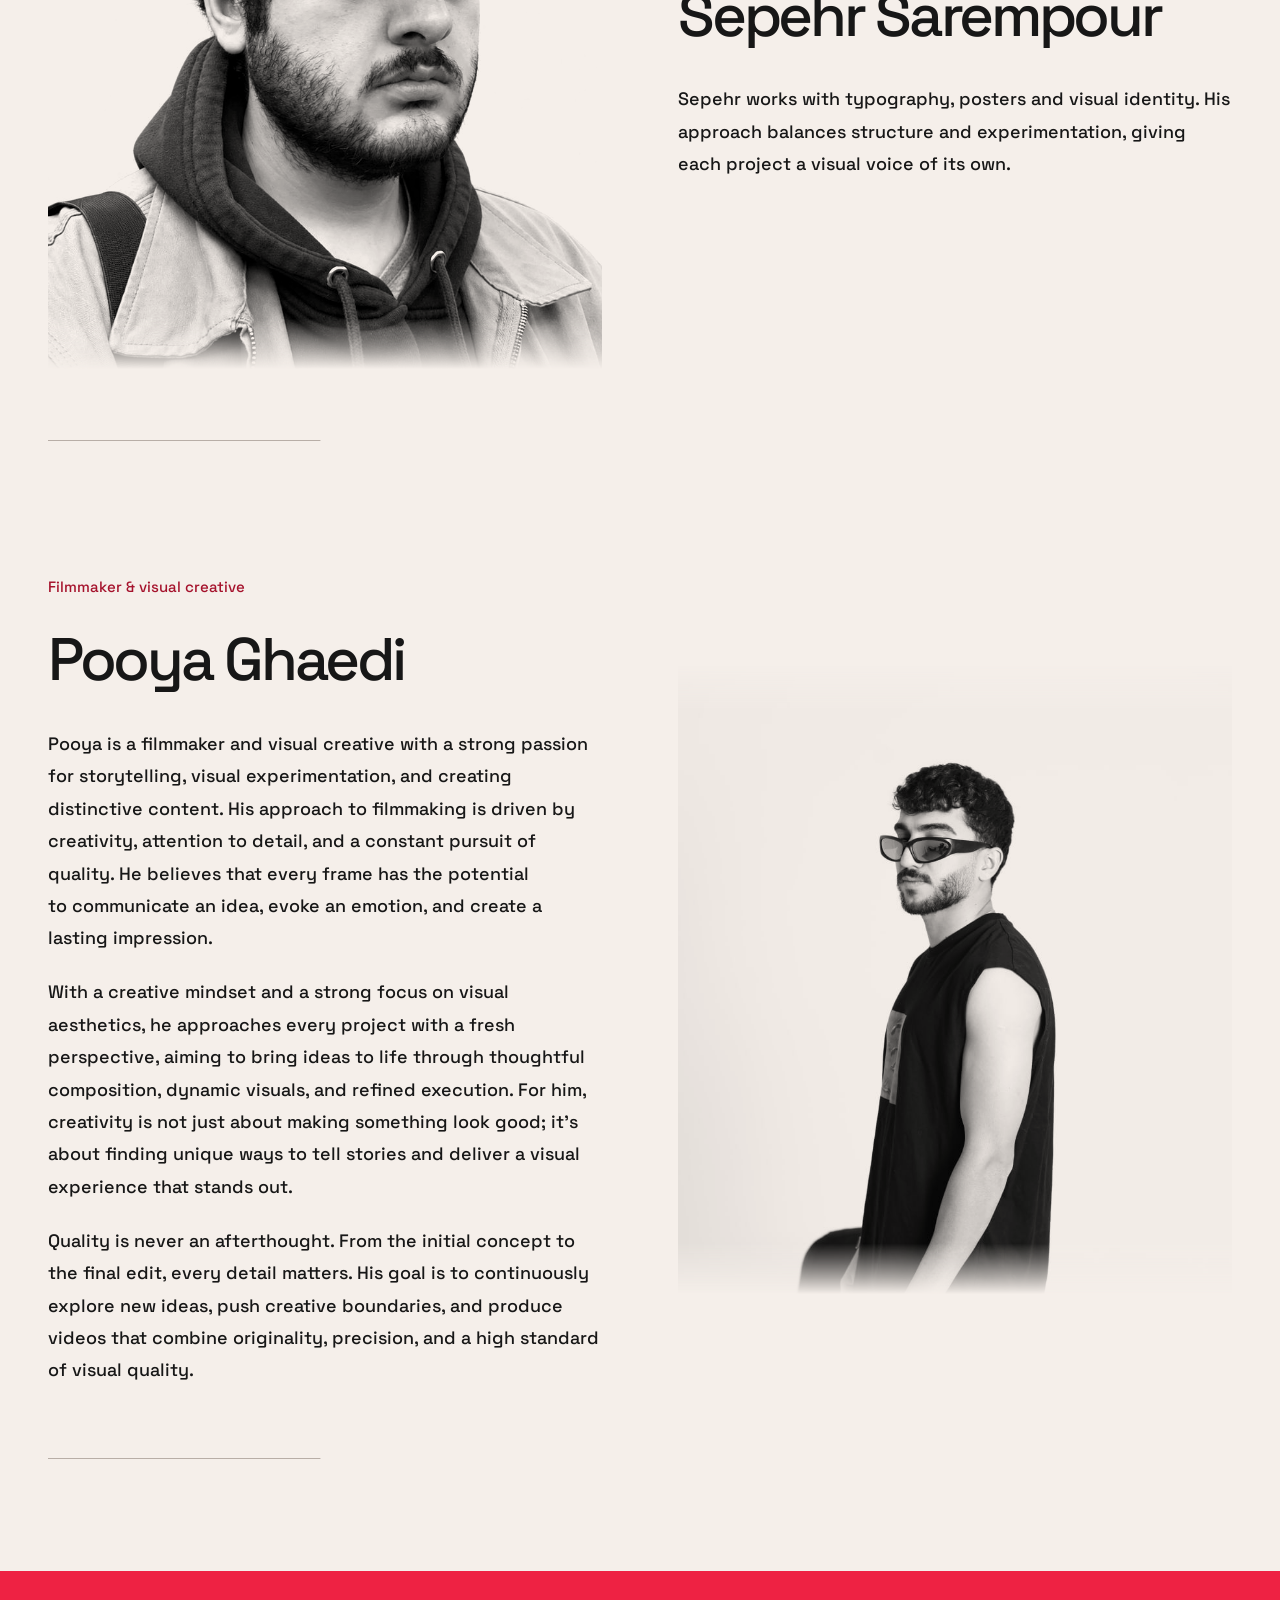
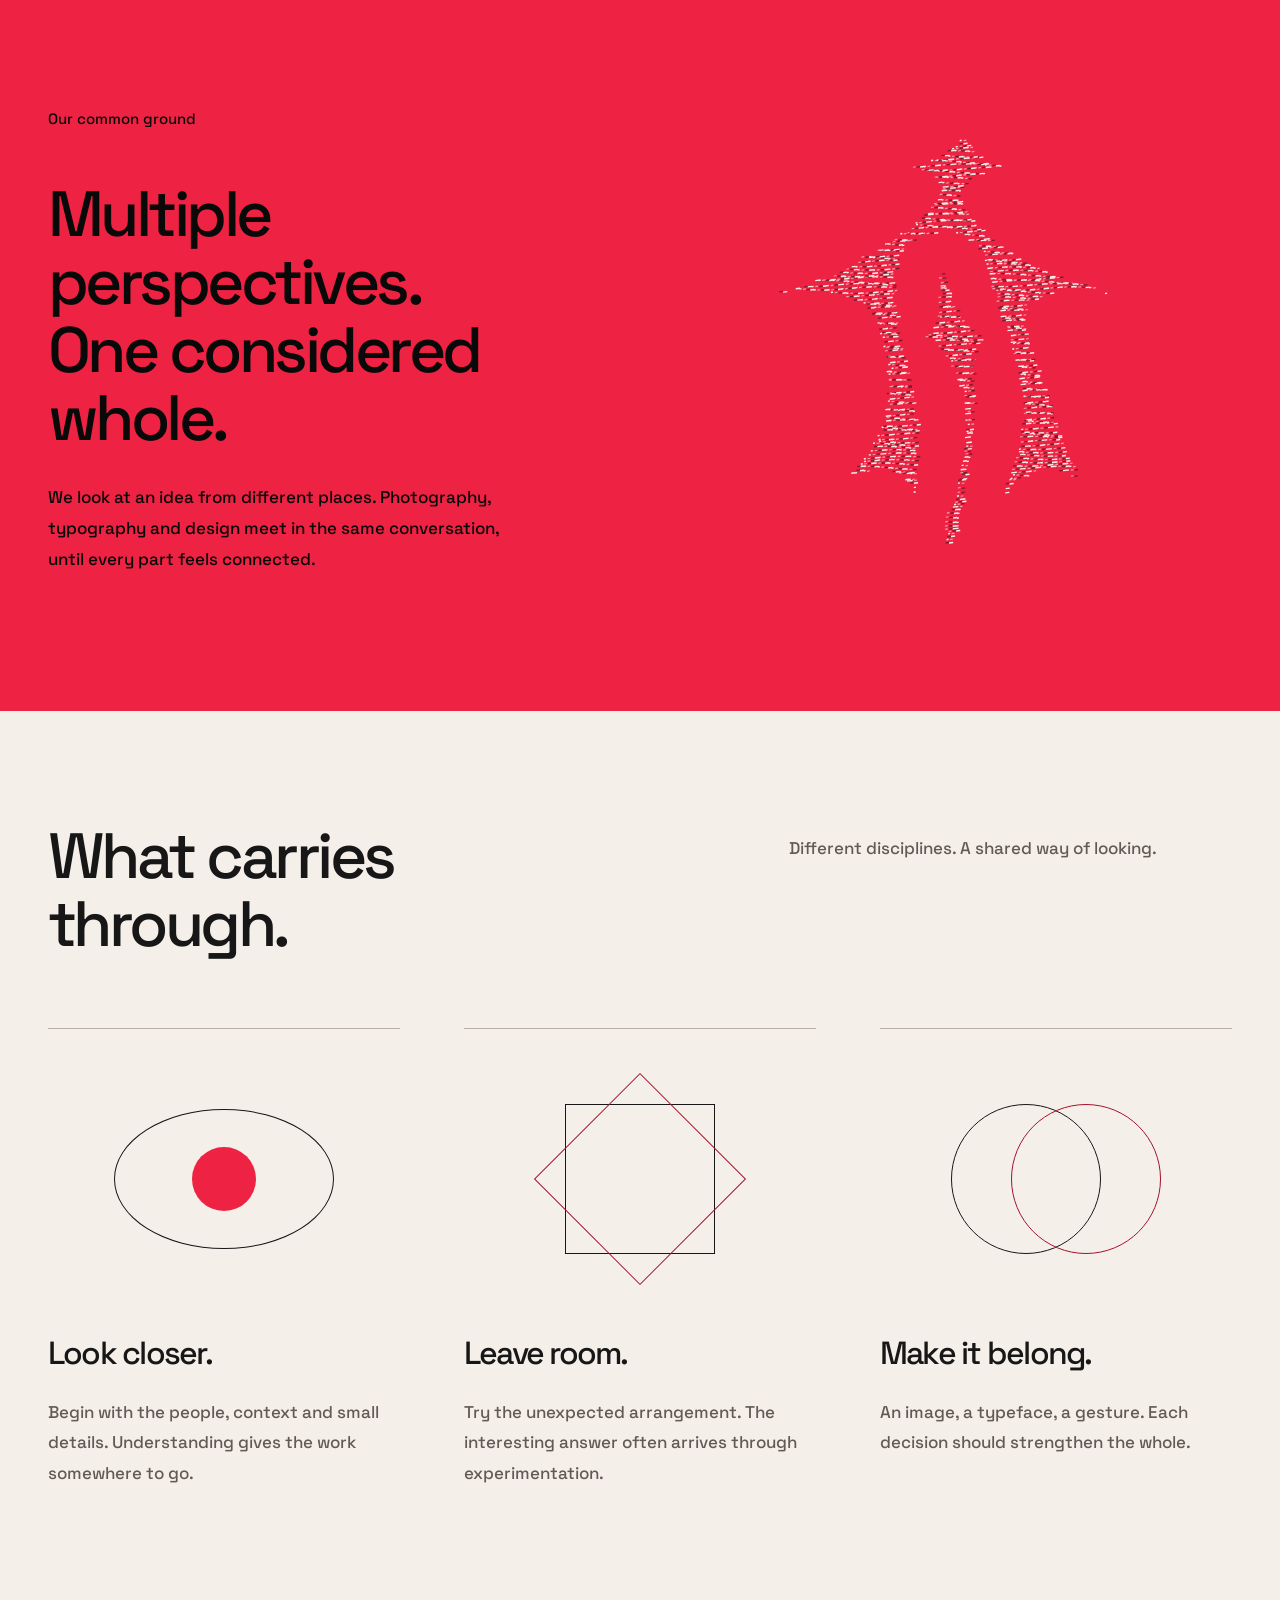
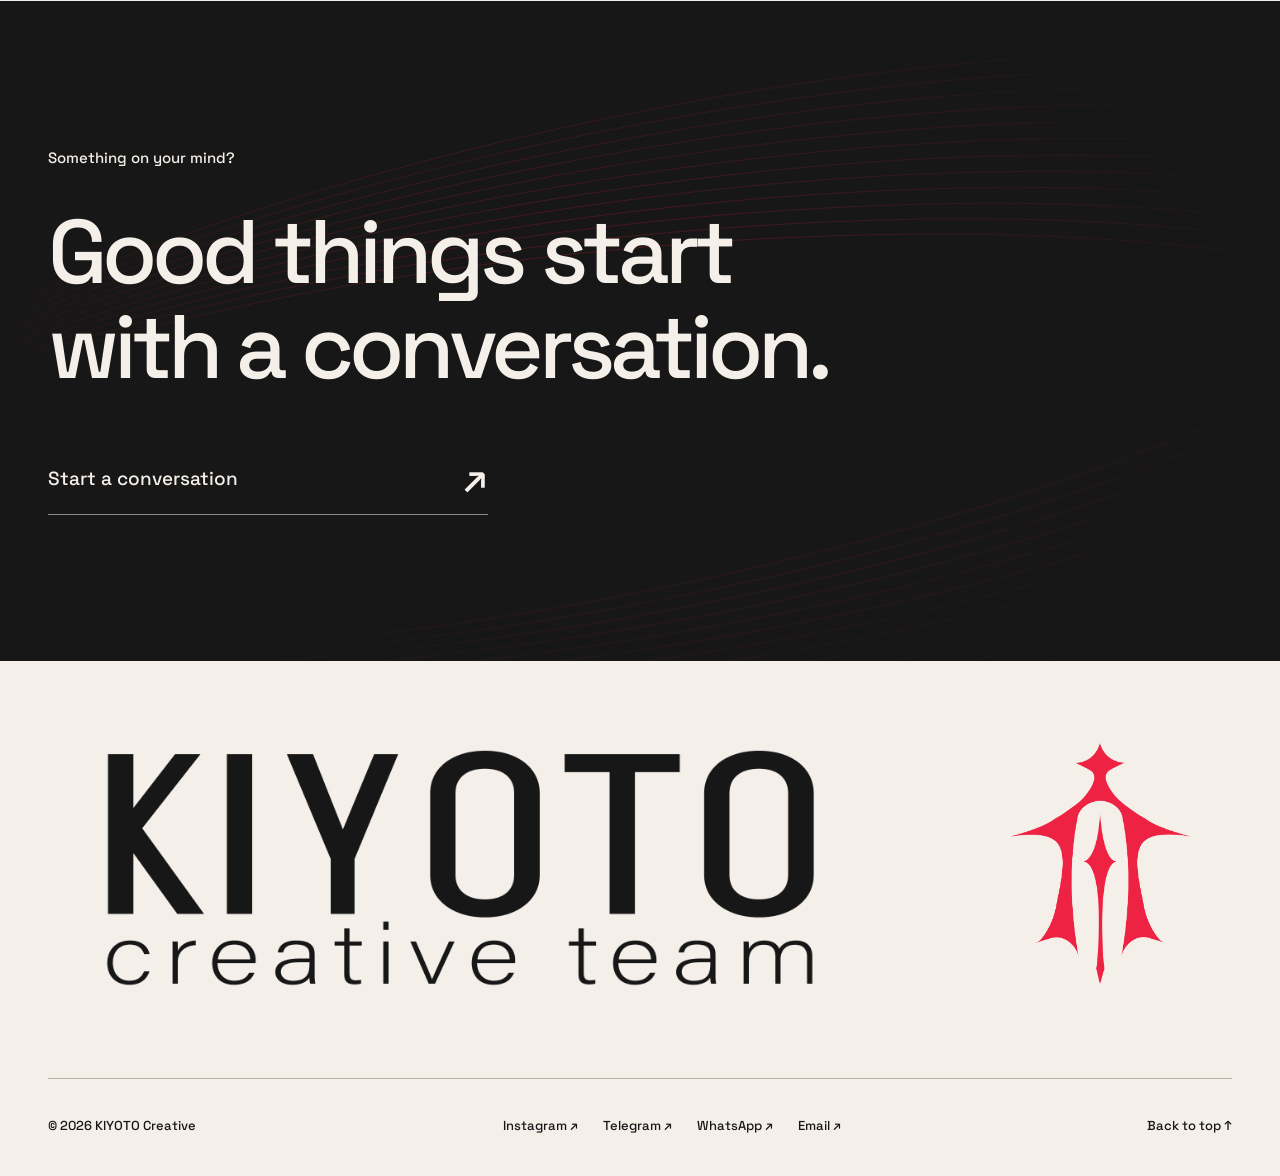
==== commit 6423d714: "Keep welcome action directly beneath the logo across screen sizes" ====
--- a/about.html
+++ b/about.html
@@ -1,2 +1,2 @@
 <!doctype html>
-<html lang="en" dir="ltr"><head><meta charset="utf-8"><meta name="viewport" content="width=device-width,initial-scale=1"><meta name="theme-color" content="#F5EFEA"><title>KIYOTO Creative Team</title><link rel="preload" href="assets/space-grotesk.ttf" as="font" type="font/ttf" crossorigin><link rel="stylesheet" href="assets/brand-masks.css?v=ea6741396519"><link rel="stylesheet" href="styles.css?v=b2bd8553d258"><script src="vendor/gsap.min.js?v=3d1bea374ab1" defer></script><script src="vendor/ScrollTrigger.min.js?v=b5bb360661f4" defer></script><script src="vendor/Flip.min.js?v=6e9434933eb2" defer></script><script src="assets/logo-points.js?v=62cf84e89394" defer></script><script src="content.js?v=c83c86eb7b8a" defer></script><link rel="stylesheet" href="editor-runtime.css?v=fc6ba5ceea75"><script src="editor-data.js?v=737ee76d7b07" defer></script><script src="editor-runtime.js?v=1d9a0e1e2d4f" defer></script><script src="motion.js?v=dfb7d6c43d2a" defer></script><script src="app.js?v=544a3bed52ea" defer></script><meta name="description" content="An independent creative team. Photography, film, brand identity and design."><link rel="canonical" href="https://kiyotoadv.github.io/about.html"><link rel="icon" href="assets/site-favicon.png"><link rel="apple-touch-icon" href="assets/apple-touch-icon.png"><meta property="og:type" content="website"><meta property="og:title" content="KIYOTO Creative Team"><meta property="og:description" content="An independent creative team. Photography, film, brand identity and design."><meta property="og:url" content="https://kiyotoadv.github.io/about.html"><meta property="og:image" content="https://kiyotoadv.github.io/assets/social-preview.png"><meta name="twitter:card" content="summary_large_image"><meta name="twitter:title" content="KIYOTO Creative Team"><meta name="twitter:description" content="An independent creative team. Photography, film, brand identity and design."><meta name="twitter:image" content="https://kiyotoadv.github.io/assets/social-preview.png"></head><body data-page="about"><div id="app"></div><noscript>KIYOTO — Please enable JavaScript. لطفاً جاوااسکریپت را فعال کنید.</noscript></body></html>+<html lang="en" dir="ltr"><head><meta charset="utf-8"><meta name="viewport" content="width=device-width,initial-scale=1"><meta name="theme-color" content="#F5EFEA"><title>KIYOTO Creative Team</title><link rel="preload" href="assets/space-grotesk.ttf" as="font" type="font/ttf" crossorigin><link rel="stylesheet" href="assets/brand-masks.css?v=ea6741396519"><link rel="stylesheet" href="styles.css?v=6e21a27ca6cb"><script src="vendor/gsap.min.js?v=3d1bea374ab1" defer></script><script src="vendor/ScrollTrigger.min.js?v=b5bb360661f4" defer></script><script src="vendor/Flip.min.js?v=6e9434933eb2" defer></script><script src="assets/logo-points.js?v=62cf84e89394" defer></script><script src="content.js?v=c83c86eb7b8a" defer></script><link rel="stylesheet" href="editor-runtime.css?v=fc6ba5ceea75"><script src="editor-data.js?v=737ee76d7b07" defer></script><script src="editor-runtime.js?v=1d9a0e1e2d4f" defer></script><script src="motion.js?v=41f3bd8a7fcf" defer></script><script src="app.js?v=544a3bed52ea" defer></script><meta name="description" content="An independent creative team. Photography, film, brand identity and design."><link rel="canonical" href="https://kiyotoadv.github.io/about.html"><link rel="icon" href="assets/site-favicon.png"><link rel="apple-touch-icon" href="assets/apple-touch-icon.png"><meta property="og:type" content="website"><meta property="og:title" content="KIYOTO Creative Team"><meta property="og:description" content="An independent creative team. Photography, film, brand identity and design."><meta property="og:url" content="https://kiyotoadv.github.io/about.html"><meta property="og:image" content="https://kiyotoadv.github.io/assets/social-preview.png"><meta name="twitter:card" content="summary_large_image"><meta name="twitter:title" content="KIYOTO Creative Team"><meta name="twitter:description" content="An independent creative team. Photography, film, brand identity and design."><meta name="twitter:image" content="https://kiyotoadv.github.io/assets/social-preview.png"></head><body data-page="about"><div id="app"></div><noscript>KIYOTO — Please enable JavaScript. لطفاً جاوااسکریپت را فعال کنید.</noscript></body></html>
--- a/styles.css
+++ b/styles.css
@@ -107,3 +107,7 @@
 
 /* Two-language navigation; a single welcome action. */
 .tools [data-language][lang=fa]{font-family:Persian,Arial,sans-serif;font-size:14px}.intro-gate .gate-options h2{font-size:clamp(25px,2.6vw,38px);line-height:1.25;margin-bottom:26px}.intro-gate .gate-enter{display:inline-flex;align-items:center;justify-content:center;gap:36px;min-width:240px;min-height:60px;padding:14px 28px;background:var(--paper);color:var(--ink);border:1px solid var(--paper);font-size:22px;transition:background .25s,color .25s}.intro-gate .gate-enter:hover{background:var(--ink);color:var(--paper);border-color:var(--ink)}.intro-gate .gate-enter:focus-visible{outline-color:var(--ink)}html[lang=fa] .intro-gate .gate-options h2{font-family:Persian,Arial,sans-serif;letter-spacing:0;line-height:1.8}.intro-gate .gate-enter span{font-size:24px}@media(max-height:650px){.intro-gate .gate-options h2{font-size:25px;margin-bottom:18px}.intro-gate .gate-enter{min-height:52px;font-size:20px}}
+
+/* Keep the welcome action attached to the visible logo rather than the viewport bottom. */
+.intro-gate .gate-options{top:var(--intro-options-top,55%);bottom:auto;left:50%;width:min(440px,84vw);transform:translateX(-50%)}
+@media(max-height:650px) and (min-width:541px){.intro-gate .gate-options{left:72%;top:var(--intro-options-top,40%);width:min(440px,42vw);transform:translateX(-50%)}}
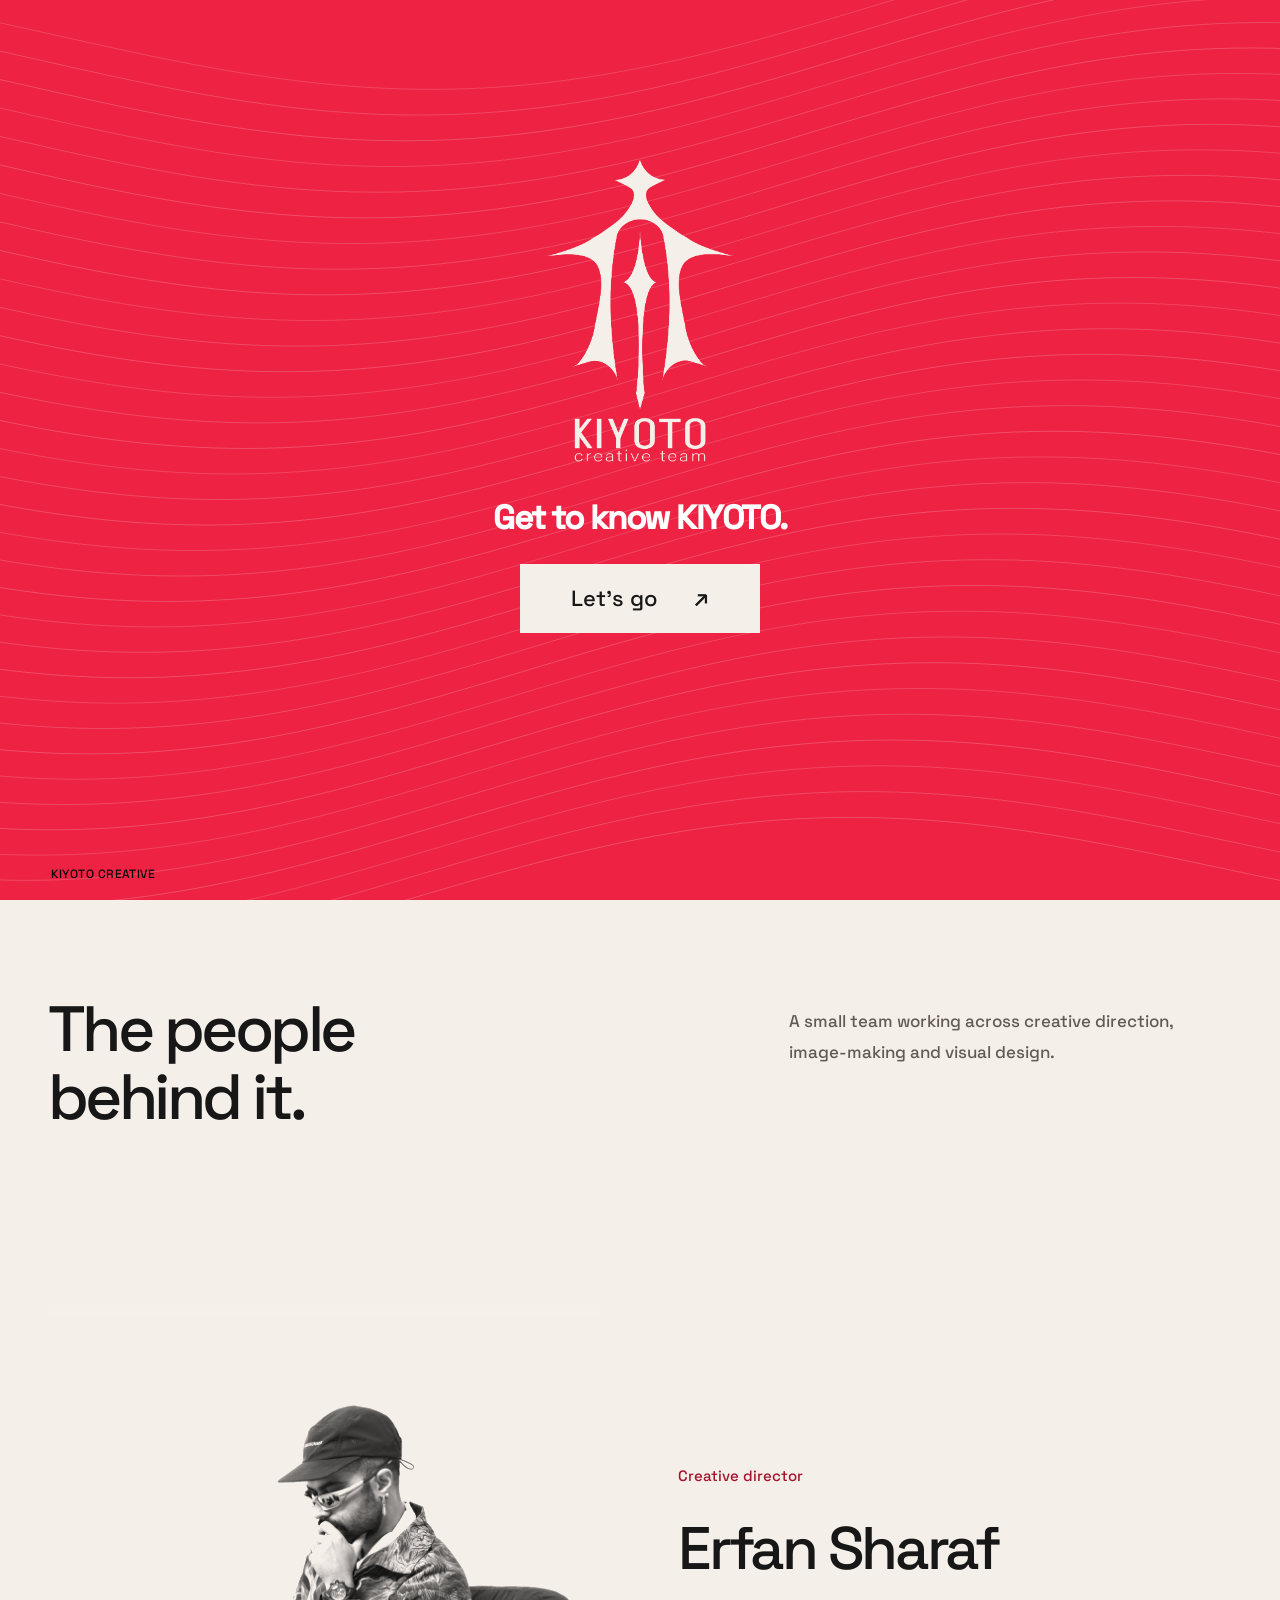
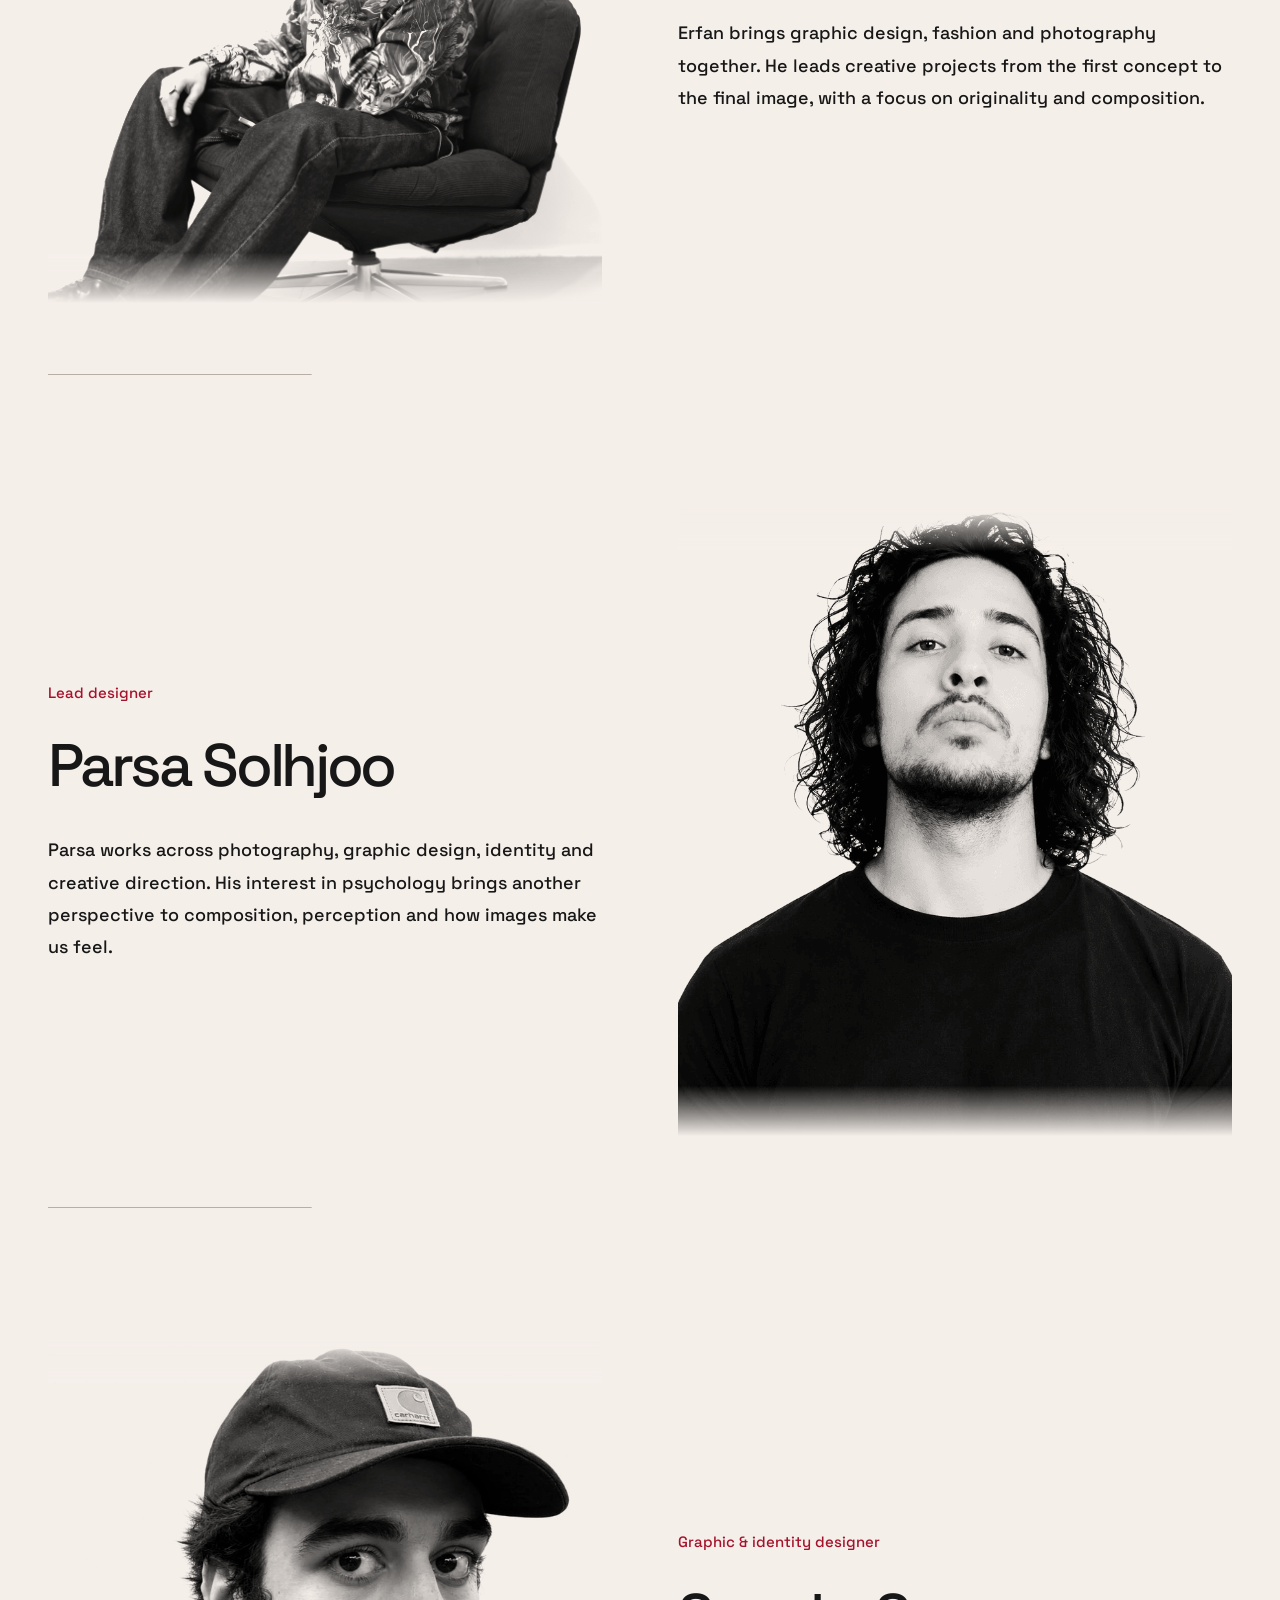
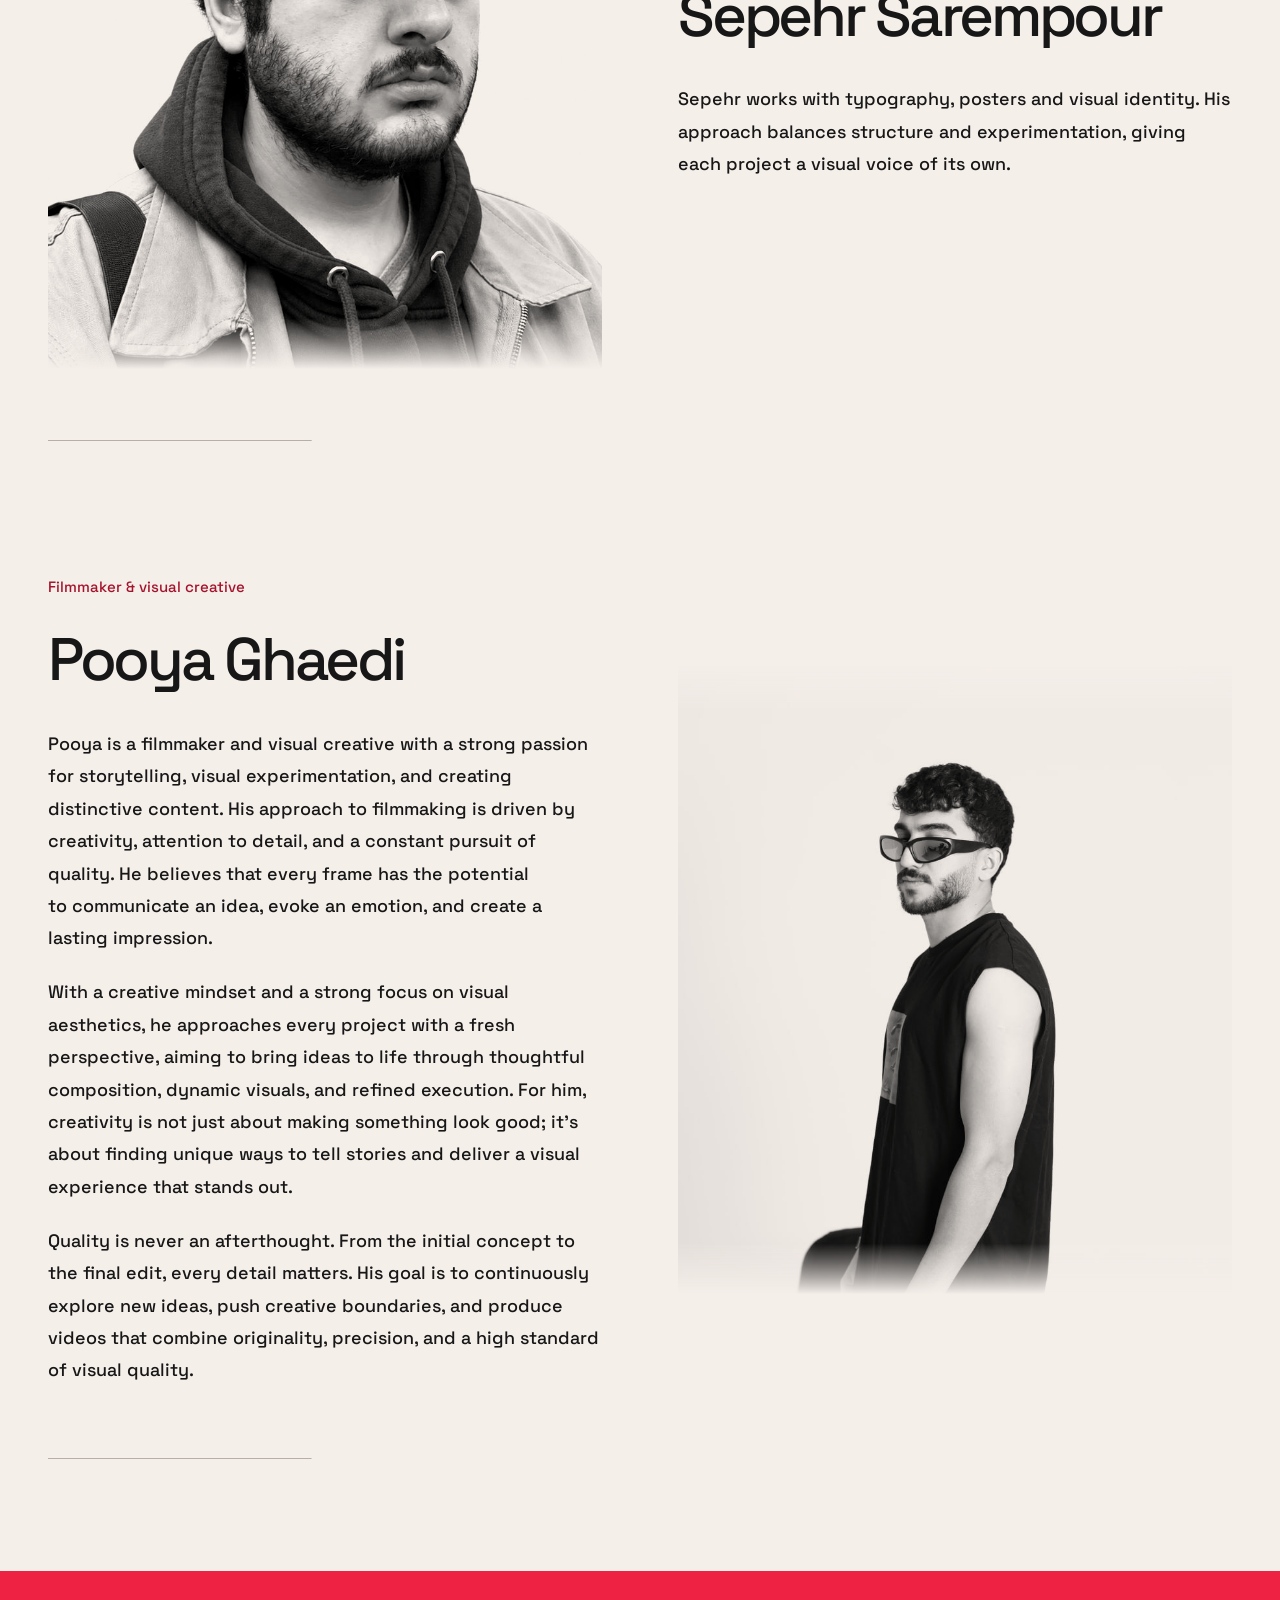
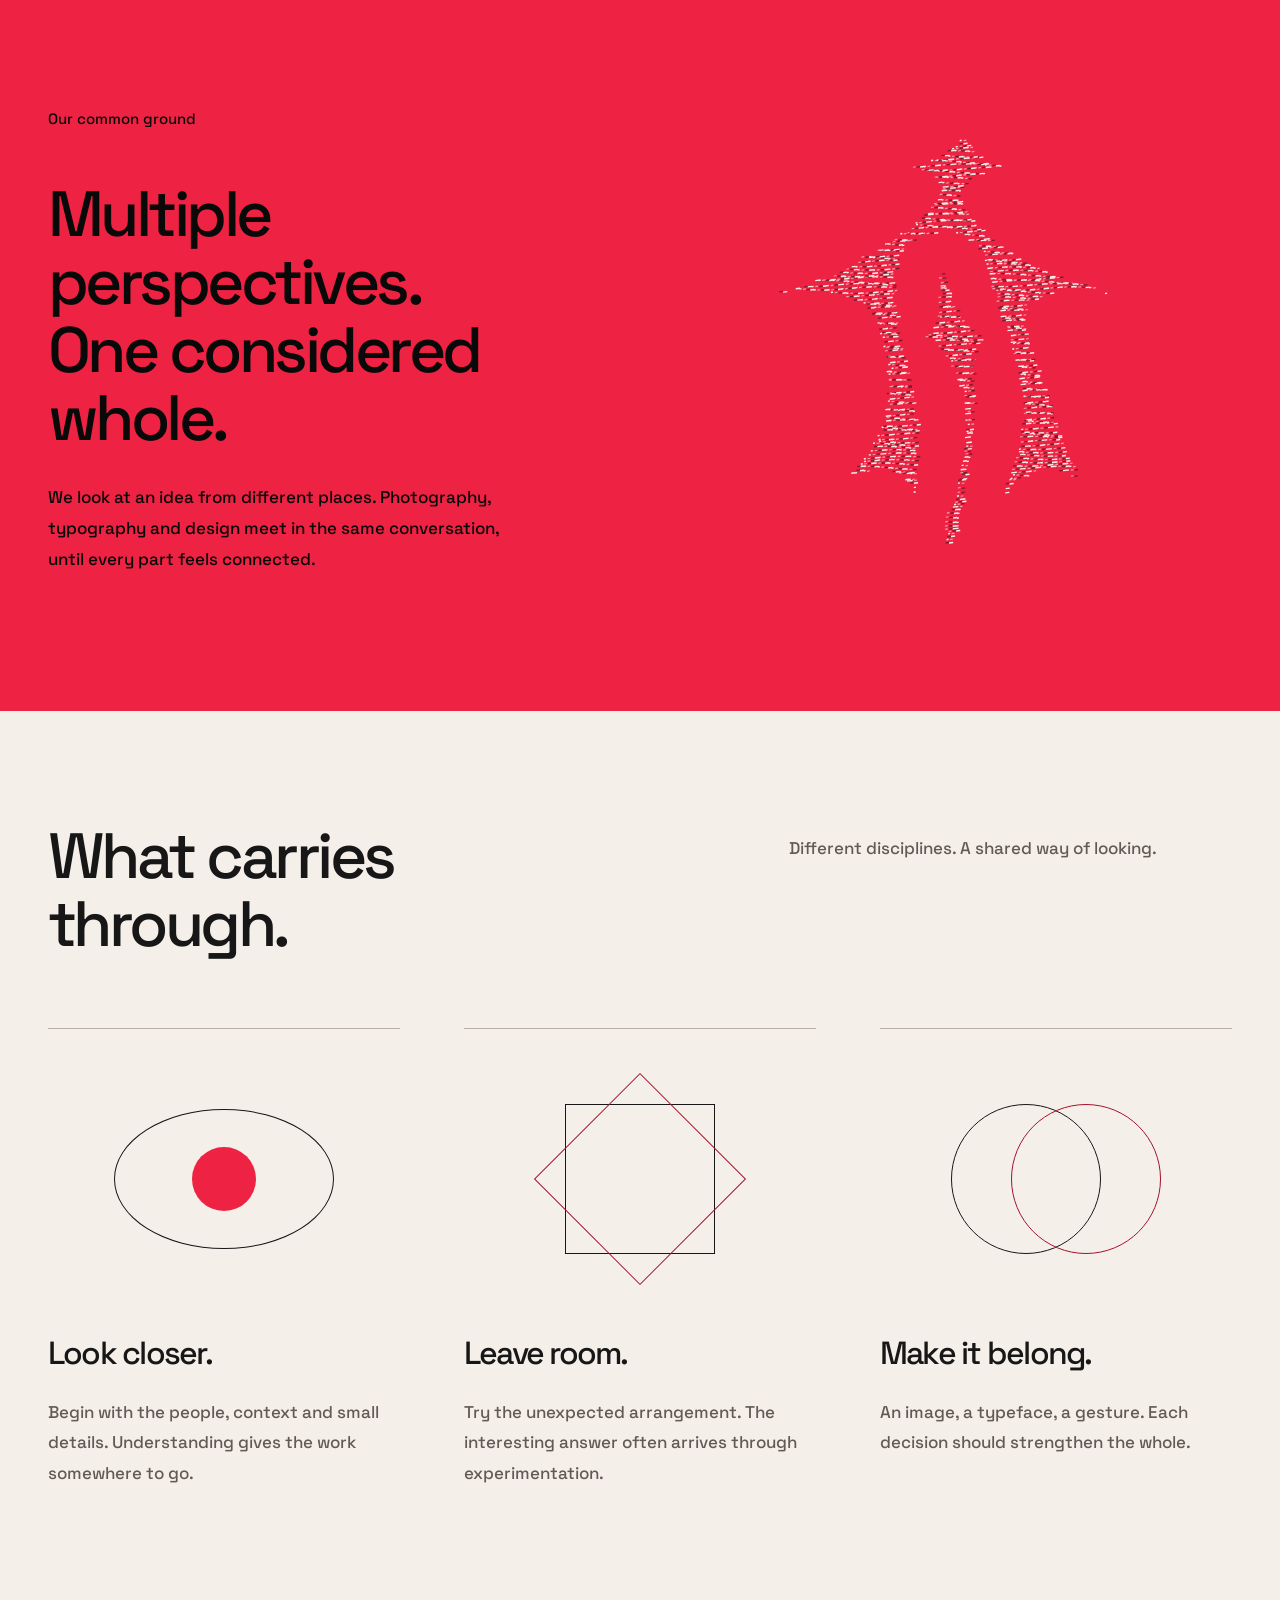
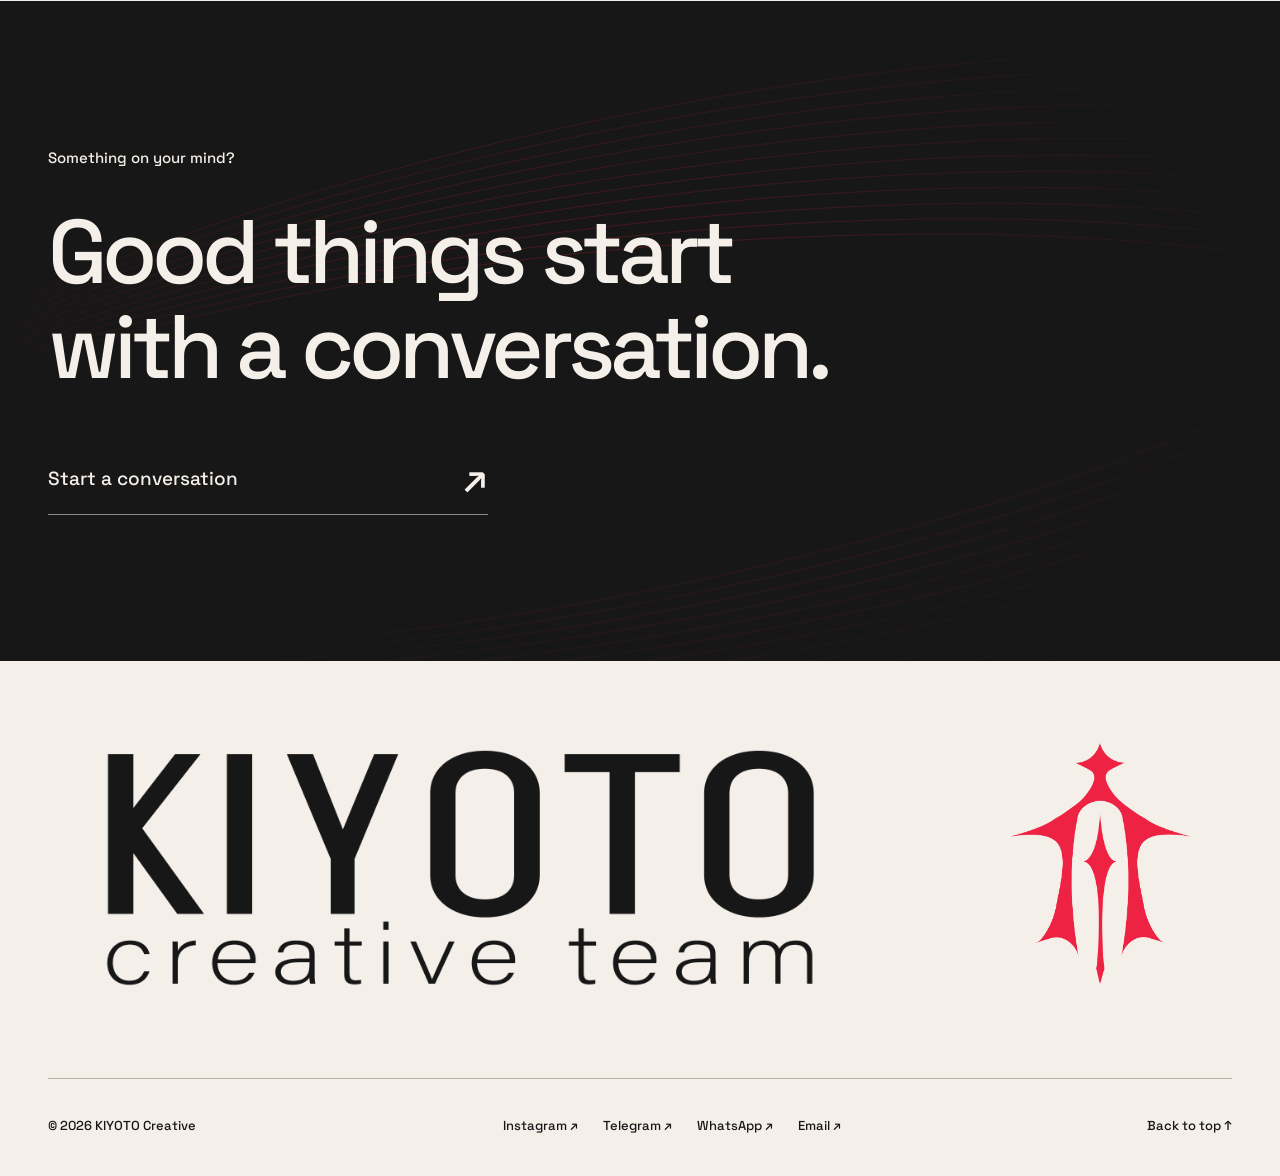
==== commit 42f57290: "Replay startup reveal on reload and preserve animation during resize" ====
--- a/about.html
+++ b/about.html
@@ -1,2 +1,2 @@
 <!doctype html>
-<html lang="en" dir="ltr"><head><meta charset="utf-8"><meta name="viewport" content="width=device-width,initial-scale=1"><meta name="theme-color" content="#F5EFEA"><title>KIYOTO Creative Team</title><link rel="preload" href="assets/space-grotesk.ttf" as="font" type="font/ttf" crossorigin><link rel="stylesheet" href="assets/brand-masks.css?v=ea6741396519"><link rel="stylesheet" href="styles.css?v=6e21a27ca6cb"><script src="vendor/gsap.min.js?v=3d1bea374ab1" defer></script><script src="vendor/ScrollTrigger.min.js?v=b5bb360661f4" defer></script><script src="vendor/Flip.min.js?v=6e9434933eb2" defer></script><script src="assets/logo-points.js?v=62cf84e89394" defer></script><script src="content.js?v=c83c86eb7b8a" defer></script><link rel="stylesheet" href="editor-runtime.css?v=fc6ba5ceea75"><script src="editor-data.js?v=737ee76d7b07" defer></script><script src="editor-runtime.js?v=1d9a0e1e2d4f" defer></script><script src="motion.js?v=41f3bd8a7fcf" defer></script><script src="app.js?v=544a3bed52ea" defer></script><meta name="description" content="An independent creative team. Photography, film, brand identity and design."><link rel="canonical" href="https://kiyotoadv.github.io/about.html"><link rel="icon" href="assets/site-favicon.png"><link rel="apple-touch-icon" href="assets/apple-touch-icon.png"><meta property="og:type" content="website"><meta property="og:title" content="KIYOTO Creative Team"><meta property="og:description" content="An independent creative team. Photography, film, brand identity and design."><meta property="og:url" content="https://kiyotoadv.github.io/about.html"><meta property="og:image" content="https://kiyotoadv.github.io/assets/social-preview.png"><meta name="twitter:card" content="summary_large_image"><meta name="twitter:title" content="KIYOTO Creative Team"><meta name="twitter:description" content="An independent creative team. Photography, film, brand identity and design."><meta name="twitter:image" content="https://kiyotoadv.github.io/assets/social-preview.png"></head><body data-page="about"><div id="app"></div><noscript>KIYOTO — Please enable JavaScript. لطفاً جاوااسکریپت را فعال کنید.</noscript></body></html>+<html lang="en" dir="ltr"><head><meta charset="utf-8"><meta name="viewport" content="width=device-width,initial-scale=1"><meta name="theme-color" content="#F5EFEA"><title>KIYOTO Creative Team</title><link rel="preload" href="assets/space-grotesk.ttf" as="font" type="font/ttf" crossorigin><link rel="stylesheet" href="assets/brand-masks.css?v=ea6741396519"><link rel="stylesheet" href="styles.css?v=6e21a27ca6cb"><script src="vendor/gsap.min.js?v=3d1bea374ab1" defer></script><script src="vendor/ScrollTrigger.min.js?v=b5bb360661f4" defer></script><script src="vendor/Flip.min.js?v=6e9434933eb2" defer></script><script src="assets/logo-points.js?v=62cf84e89394" defer></script><script src="content.js?v=c83c86eb7b8a" defer></script><link rel="stylesheet" href="editor-runtime.css?v=fc6ba5ceea75"><script src="editor-data.js?v=737ee76d7b07" defer></script><script src="editor-runtime.js?v=1d9a0e1e2d4f" defer></script><script src="motion.js?v=6d7c96d9c8c3" defer></script><script src="app.js?v=ac269e6e8795" defer></script><meta name="description" content="An independent creative team. Photography, film, brand identity and design."><link rel="canonical" href="https://kiyotoadv.github.io/about.html"><link rel="icon" href="assets/site-favicon.png"><link rel="apple-touch-icon" href="assets/apple-touch-icon.png"><meta property="og:type" content="website"><meta property="og:title" content="KIYOTO Creative Team"><meta property="og:description" content="An independent creative team. Photography, film, brand identity and design."><meta property="og:url" content="https://kiyotoadv.github.io/about.html"><meta property="og:image" content="https://kiyotoadv.github.io/assets/social-preview.png"><meta name="twitter:card" content="summary_large_image"><meta name="twitter:title" content="KIYOTO Creative Team"><meta name="twitter:description" content="An independent creative team. Photography, film, brand identity and design."><meta name="twitter:image" content="https://kiyotoadv.github.io/assets/social-preview.png"></head><body data-page="about"><div id="app"></div><noscript>KIYOTO — Please enable JavaScript. لطفاً جاوااسکریپت را فعال کنید.</noscript></body></html>
